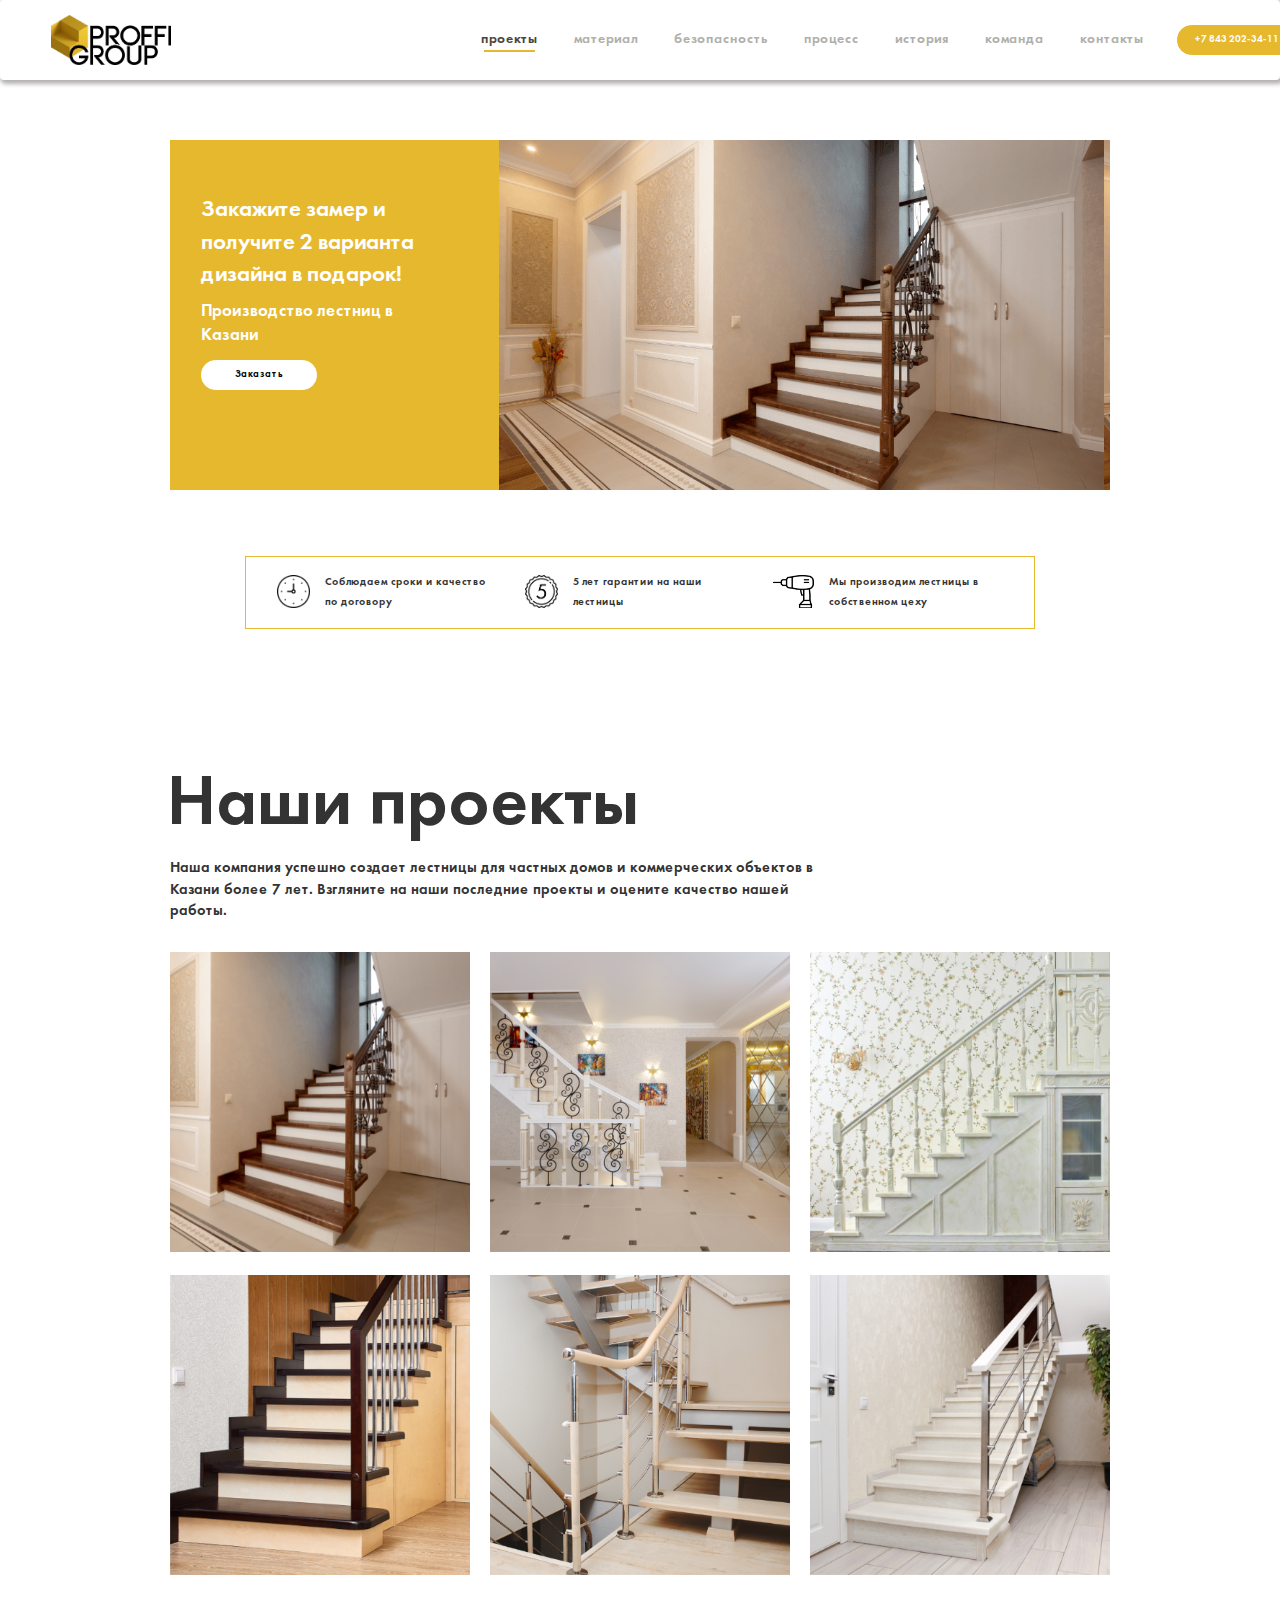
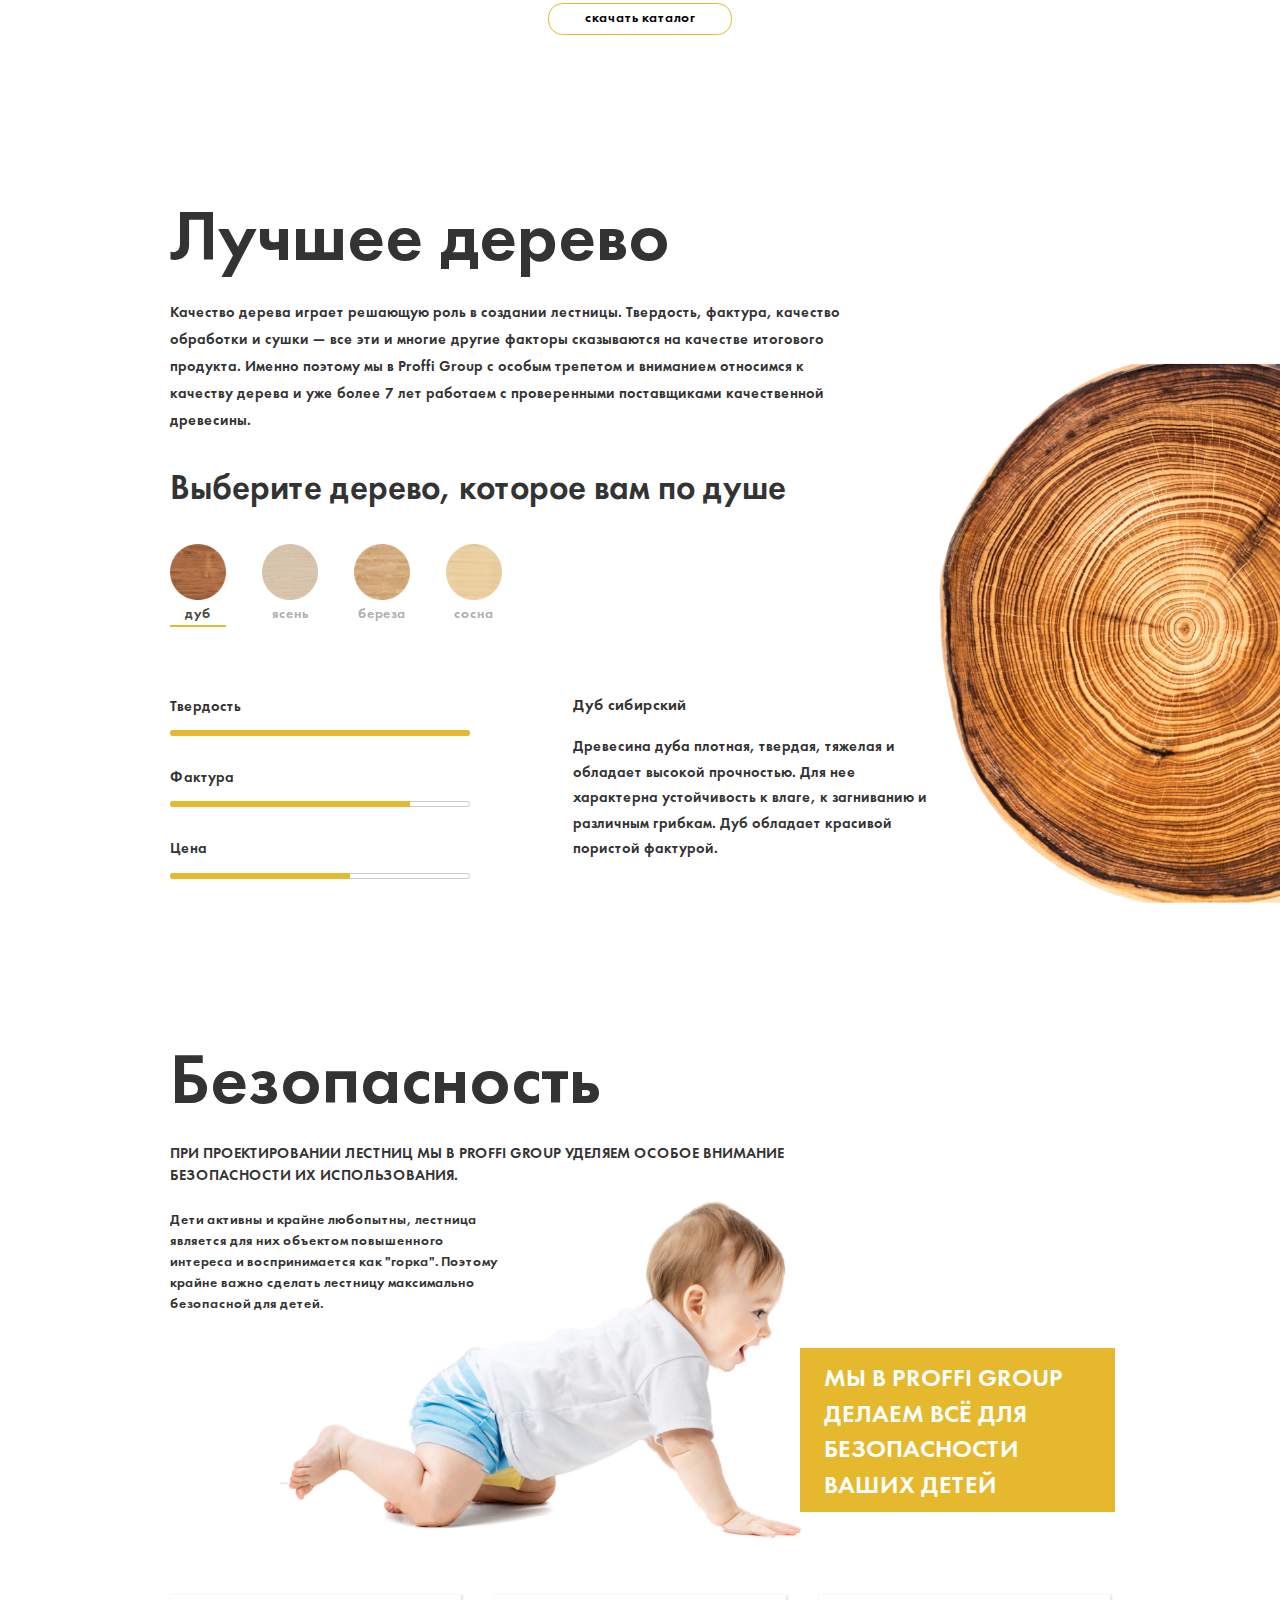
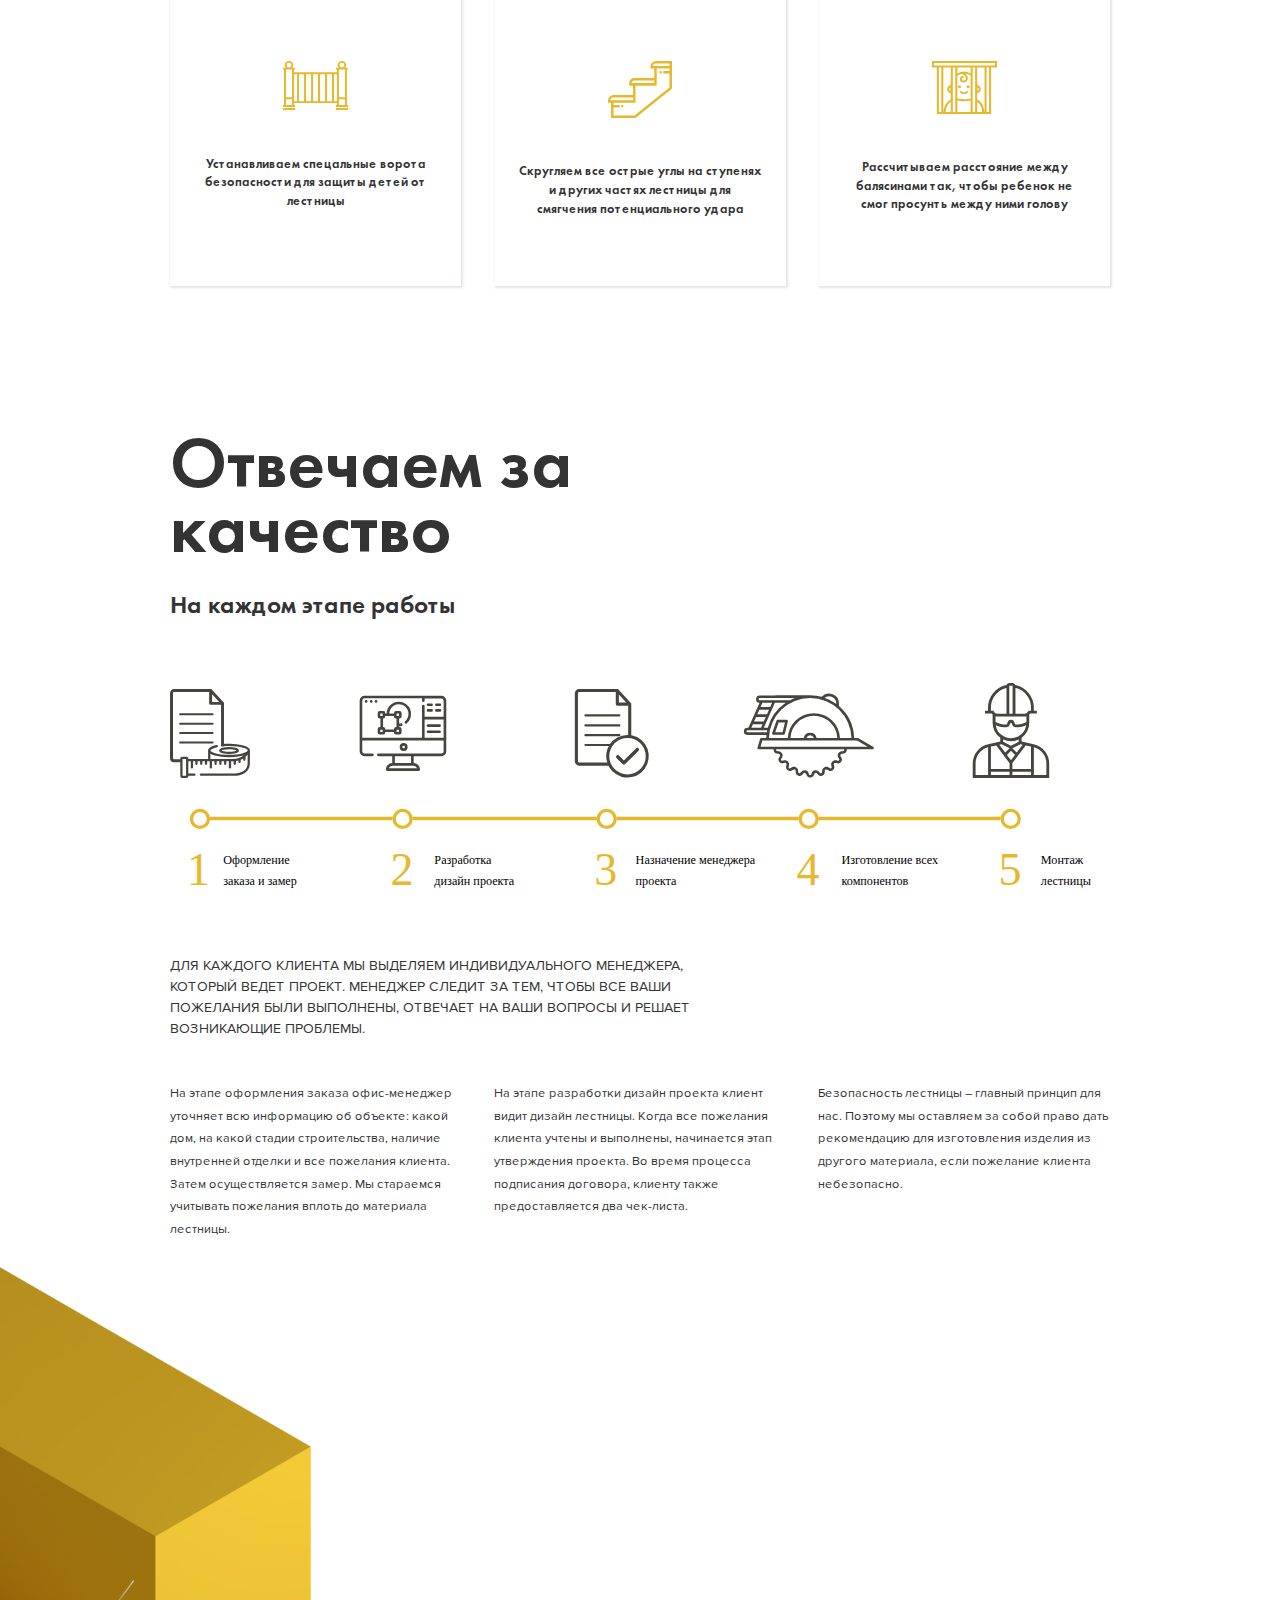
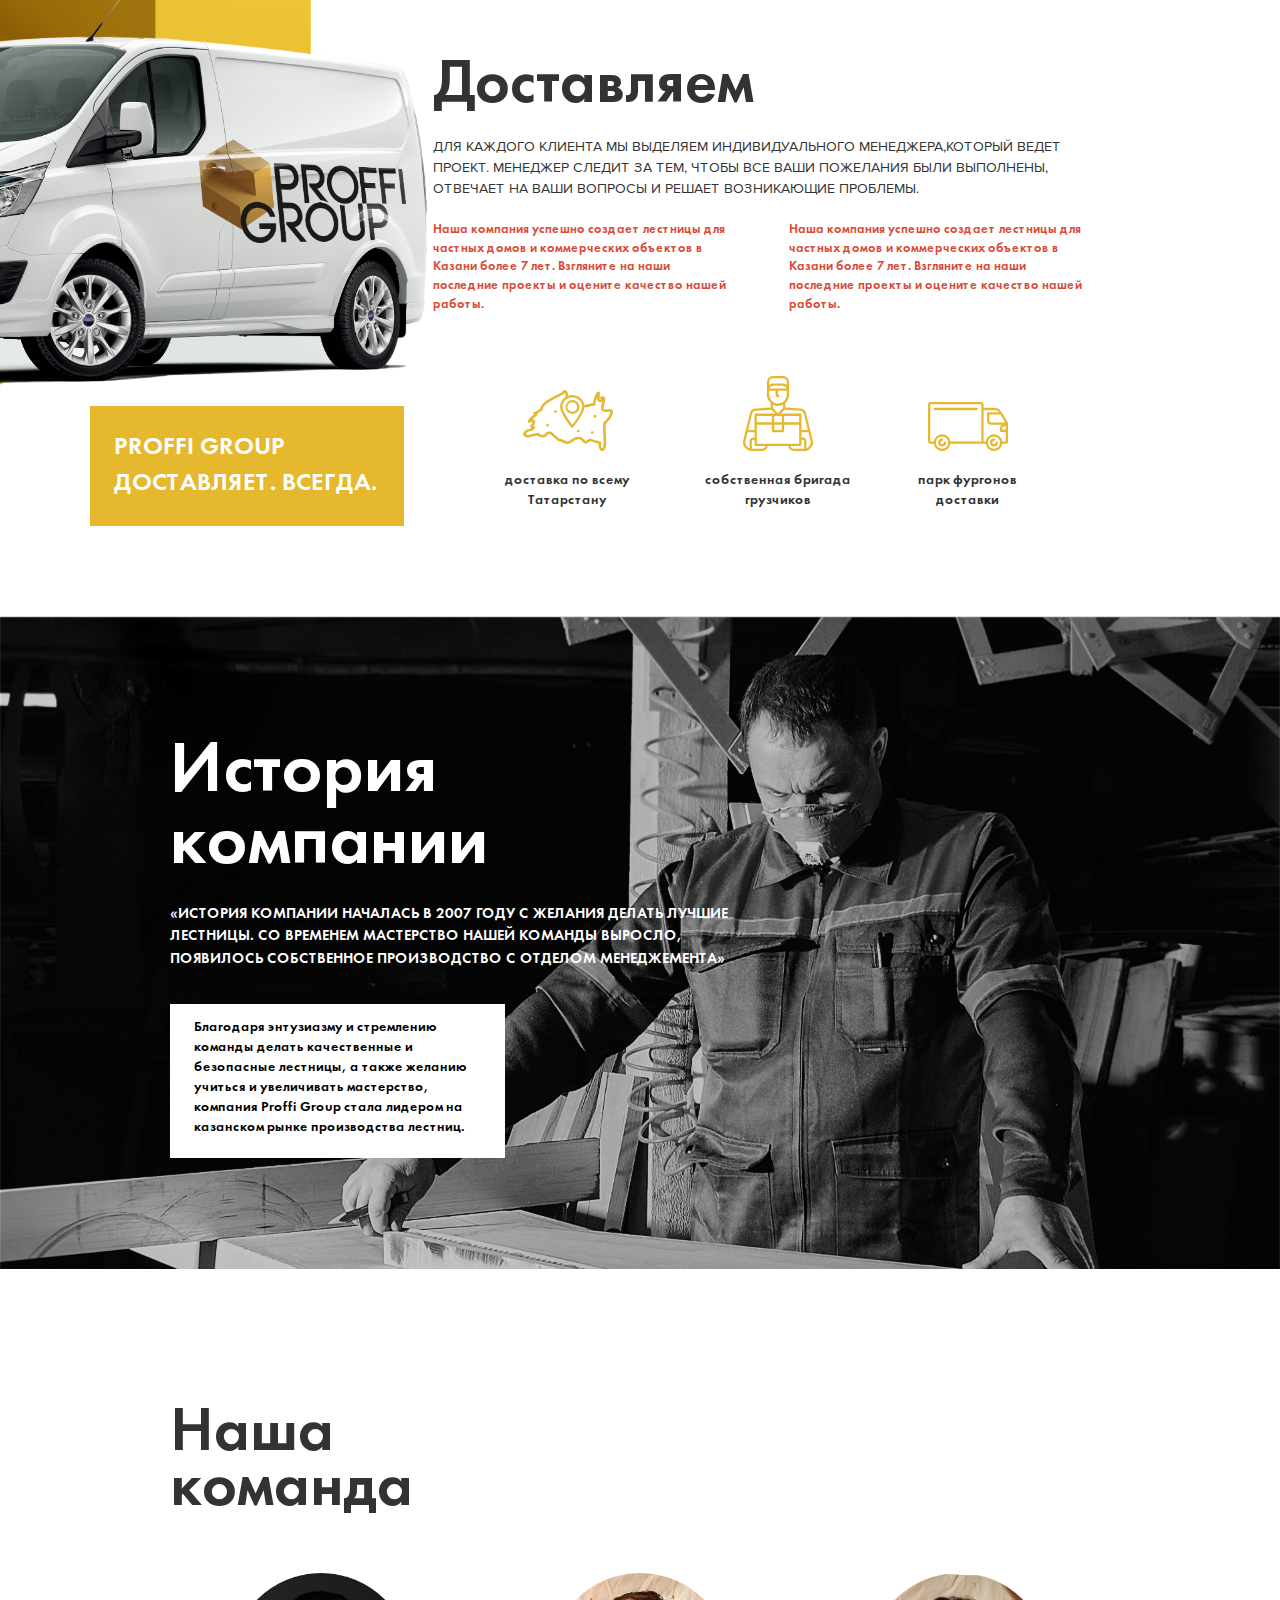
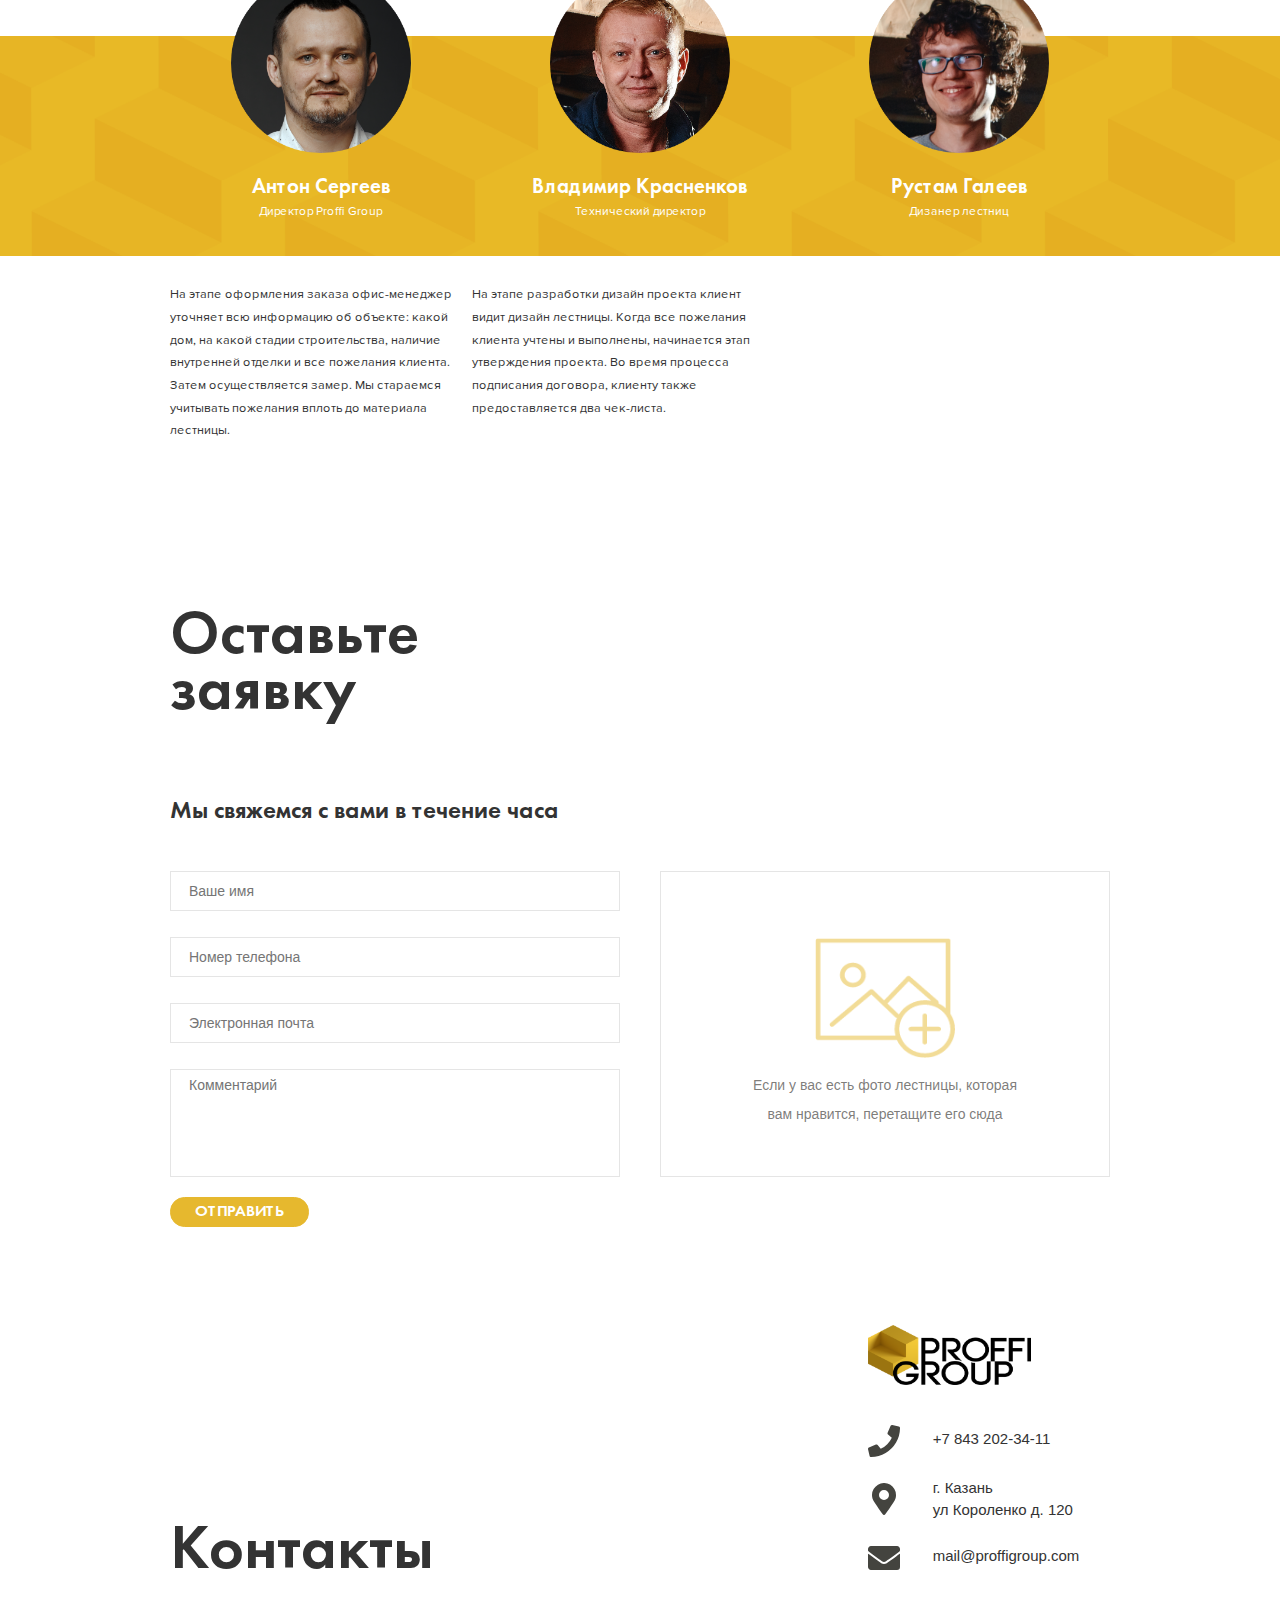
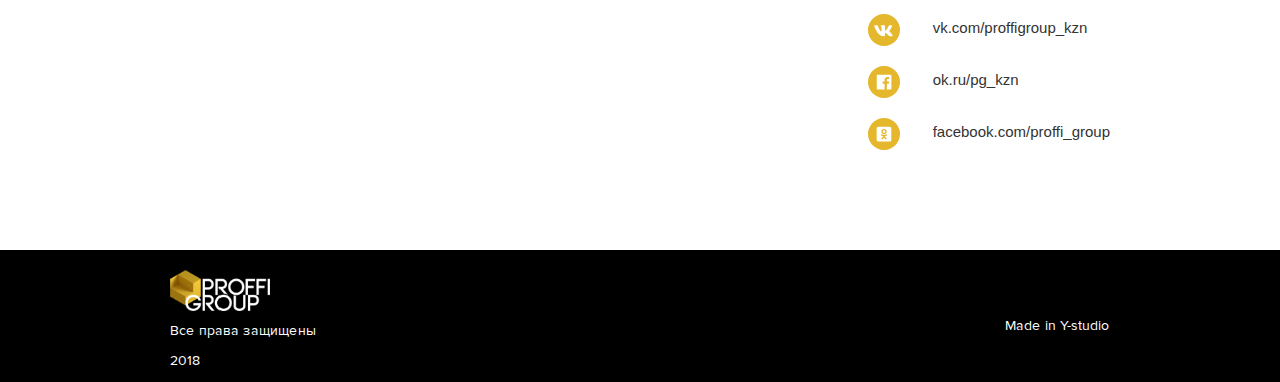
==== index2.html @ 7351ca79 "Сверстан квиз" ====
<!DOCTYPE html>
<html lang="en">
<head>
    <meta charset="utf-8">
    <meta name="viewport" content="width=device-width, initial-scale=1.0">
    <meta name="description" content="">
    <meta name="author" content="">

    <title>Proffi Group</title>

    <!-- Bootstrap Core CSS -->
    <link href="css/bootstrap.min.css" rel="stylesheet" type="text/css">

    <!-- Fonts -->
    <link href="font-awesome/css/font-awesome.min.css" rel="stylesheet" type="text/css">
    <link href="css/animate.css" rel="stylesheet" />
    <!-- Squad theme CSS -->
    <link href="css/style2.css" rel="stylesheet">

</head>
<body>
<nav class="flexible navbar">
    <div class="navbar__item navbar__item_left">
        <img src="img/Logo.png"  class="navbar__image">
    </div>
    <div class="navbar__item">
        <ul class="navbar__list list">
            <li class="list__item list__item_active">
                <a class="list__item-link" href="#projects">проекты</a>
                <div class="list__item-underline"></div>
            </li>
            <li class="list__item">
                <a class="list__item-link" href="#materials">материал</a>
                <div class="list__item-underline"></div>
            </li>
            <li class="list__item">
                <a class="list__item-link" href="#safety">безопасность</a>
                <div class="list__item-underline"></div>
            </li>
            <li class="list__item">
                <a class="list__item-link" href="#workflow">процесс</a>
                <div class="list__item-underline"></div>
            </li>
            <li class="list__item">
                <a class="list__item-link" href="#history">история</a>
                <div class="list__item-underline"></div>
            </li>
            <li class="list__item">
                <a class="list__item-link" href="#team">команда</a>
                <div class="list__item-underline"></div>
            </li>
            <li class="list__item">
                <a class="list__item-link" href="#contacts">контакты</a>
                <div class="list__item-underline"></div>
            </li>
        </ul>
    </div>
    <div class="navbar__item navbar__item_right">
        <a href="tel:+78432023411" class="btn btn_yellow">+7&nbsp;843&nbsp;202-34-11</a>
    </div>
</nav>
<section class="section flexible">
    <div class="section__content">
        <div class="intro">
            <span class="intro__text-block intro__text-block_head">
                Закажите замер и получите 2 варианта дизайна в подарок!
            </span>
            <span class="intro__text-block intro__text-block_sub-head">
                Производство лестниц в Казани
            </span>
            <a class="intro__button btn btn_white">Заказать</a>
            <div class="intro__image-block"></div>
        </div>
        <div class="skills flexible">
            <div class="skills__item">
                <div class="skills__icon icon-time"></div>
                <span class="skills_text">
                    Соблюдаем сроки и качество по договору
                </span>
            </div>
            <div class="skills__item">
                <div class="skills__icon icon-five"></div>
                <span class="skills_text">
                    5 лет гарантии на наши лестницы
                </span>
            </div>
            <div class="skills__item">
                <div class="skills__icon icon-tool"></div>
                <span class="skills_text">
                    Мы производим лестницы в собственном цеху
                </span>
            </div>

        </div>
    </div>
</section>
<section class="section flexible" id="projects">
    <div class="section__content">
        <div class="projects">
            <div class="project__text-block">
                <span class="projects__header">Наши проекты</span>
                <span class="projects__sub-header">Наша компания успешно создает лестницы для частных домов и коммерческих объектов в Казани более 7 лет. Взгляните на наши последние проекты и оцените качество нашей работы.</span>
            </div>
            <div class="projects__preview">
                <div class="projects__row flexible">
                    <div class="projects__preview-item">
                        <img src="img/preview/pic 1.png" class="projects__preview-img">
                        <div class="projects__preview-shade">
                            <span class="projects__preview-text">Персефона</span>
                            <a class="projects__preview-btn btn btn_yellow-brd">подробнее</a>
                        </div>
                    </div>
                    <div class="projects__preview-item">
                        <img src="img/preview/pic 2.png" class="projects__preview-img">
                        <div class="projects__preview-shade">
                            <span class="projects__preview-text">Персефона</span>
                            <a class="projects__preview-btn btn btn_yellow-brd">подробнее</a>
                        </div>
                    </div>
                    <div class="projects__preview-item">
                        <img src="img/preview/pic 3.png" class="projects__preview-img">
                        <div class="projects__preview-shade">
                            <span class="projects__preview-text">Персефона</span>
                            <a class="projects__preview-btn btn btn_yellow-brd">подробнее</a>
                        </div>
                    </div>
                </div>
                <div class="projects__row flexible">
                    <div class="projects__preview-item">
                        <img src="img/preview/pic 4.png" class="projects__preview-img">
                        <div class="projects__preview-shade">
                            <span class="projects__preview-text">Персефона</span>
                            <a class="projects__preview-btn btn btn_yellow-brd">подробнее</a>
                        </div>
                    </div>
                    <div class="projects__preview-item">
                        <img src="img/preview/pic 5.png" class="projects__preview-img">
                        <div class="projects__preview-shade">
                            <span class="projects__preview-text">Персефона</span>
                            <a class="projects__preview-btn btn btn_yellow-brd">подробнее</a>
                        </div>
                    </div>
                    <div class="projects__preview-item">
                        <img src="img/preview/pic 6.png" class="projects__preview-img">
                        <div class="projects__preview-shade">
                            <span class="projects__preview-text">Персефона</span>
                            <a class="projects__preview-btn btn btn_yellow-brd">подробнее</a>
                        </div>
                    </div>
                </div>
            </div>
            <div class="projects__btn-group">
                <a class="projects__catalog-btn btn btn_yellow-brd">скачать каталог</a>
            </div>
        </div>
    </div>
</section>
<section class="section section_relative flexible" id="materials">
    <div class="section__content">
        <div class="materials flexible">
            <span class="materials__header">Лучшее дерево</span>
            <span class="materials__sub-header">
                Качество дерева играет решающую роль в создании лестницы. Твердость, фактура, качество обработки и сушки — все эти и многие другие факторы сказываются на качестве итогового продукта.
                Именно поэтому мы в Proffi Group с особым трепетом и вниманием относимся к качеству дерева и уже более 7 лет работаем с проверенными поставщиками качественной древесины.
            </span>
            <span class="materials_offer">Выберите дерево, которое вам по душе</span>
            <div class="materials__selector">
                <ul class="materials__selector-list list">
                    <li class="list__item list__item_active">
                        <img src="img/materials/icon_1.png" class="list__item-img">
                        <a class="list__item-link">дуб</a>
                        <div class="list__item-underline list__item-underline_long"></div>
                    </li>
                    <li class="list__item">
                        <img src="img/materials/icon_2.png" class="list__item-img">
                        <a class="list__item-link">ясень</a>
                        <div class="list__item-underline list__item-underline_long"></div>
                    </li>
                    <li class="list__item">
                        <img src="img/materials/icon_3.png" class="list__item-img">
                        <a class="list__item-link">береза</a>
                        <div class="list__item-underline list__item-underline_long"></div>
                    </li>
                    <li class="list__item">
                        <img src="img/materials/icon_4.png" class="list__item-img">
                        <a class="list__item-link">сосна</a>
                        <div class="list__item-underline list__item-underline_long"></div>
                    </li>
                </ul>
            </div>
            <div class="materials__about">
                <div class="materials__property">
                    <div class="materials__property-item">
                        <span class="materials__property-name">Твердость</span>
                        <div class="materials__property-scale scale"><span class="scale__value scale__value_5"></span></div>
                    </div>
                    <div class="materials__property-item">
                        <span class="materials__property-name">Фактура</span>
                        <div class="materials__property-scale scale"><span class="scale__value scale__value_4"></span></div>
                    </div>
                    <div class="materials__property-item">
                        <span class="materials__property-name">Цена</span>
                        <div class="materials__property-scale scale"><span class="scale__value scale__value_3"></span></div>
                    </div>
                </div>
                <div class="materials__description">
                    <span class="materials__description-head">Дуб сибирский</span>
                    <span class="materials__description-content">
                    Древесина дуба плотная, твердая, тяжелая и обладает высокой прочностью.
                    Для нее характерна устойчивость к влаге, к загниванию и различным грибкам.
                    Дуб обладает красивой пористой фактурой.
                </span>
                </div>
            </div>
        </div>
    </div>
    <div class="wood"></div>
</section>
<section class="section flexible" id="safety">
    <div class="section__content">
        <div class="safety">
            <span class="safety__header">Безопасность</span>
            <span class="safety__sub-header">
                ПРИ ПРОЕКТИРОВАНИИ ЛЕСТНИЦ МЫ В PROFFI GROUP УДЕЛЯЕМ
                ОСОБОЕ ВНИМАНИЕ БЕЗОПАСНОСТИ ИХ ИСПОЛЬЗОВАНИЯ.
            </span>
            <span class="safety__description">
                Дети активны и крайне любопытны, лестница является для них объектом повышенного интереса и воспринимается как "горка".
                Поэтому крайне важно сделать лестницу максимально безопасной для детей.
            </span>
            <div class="safety__info-block">
                <span class="safety__info-text">
                    МЫ В <b>PROFFI GROUP</b> ДЕЛАЕМ
                    <b>ВСЁ</b> ДЛЯ <b>БЕЗОПАСНОСТИ</b> ВАШИХ ДЕТЕЙ
                </span>
            </div>
            <div class="safety__properties flexible">
                <div class="safety__properties-item">
                    <img src="img/safety/icon1.svg" class="safety__properties-img">
                    <span class="safety__properties-text">
                        Устанавливаем спецальные ворота безопасности для защиты детей от лестницы
                    </span>
                </div>
                <div class="safety__properties-item">
                    <img src="img/safety/icon2.svg" class="safety__properties-img">
                    <span class="safety__properties-text">
                        Скругляем все острые углы на ступенях
                        и других частях лестницы для смягчения потенциального удара
                    </span>
                </div>
                <div class="safety__properties-item">
                    <img src="img/safety/icon3.svg" class="safety__properties-img">
                    <span class="safety__properties-text">
                        Рассчитываем расстояние между балясинами так,
                        чтобы ребенок не смог просунть между ними голову
                    </span>
                </div>
            </div>
        </div>
    </div>
</section>
<section class="section section_not-margin-btm flexible" id="workflow">
    <div class="section__content">
        <div class="workflow">
            <span class="workflow__header">Отвечаем за качество</span>
            <span class="workflow__sub-header">На каждом этапе работы</span>
            <div class="workflow__quality">
            </div>
            <span class="workflow__description">
                ДЛЯ КАЖДОГО КЛИЕНТА МЫ ВЫДЕЛЯЕМ ИНДИВИДУАЛЬНОГО МЕНЕДЖЕРА, КОТОРЫЙ ВЕДЕТ ПРОЕКТ.
                МЕНЕДЖЕР СЛЕДИТ ЗА ТЕМ, ЧТОБЫ ВСЕ ВАШИ ПОЖЕЛАНИЯ БЫЛИ ВЫПОЛНЕНЫ,
                ОТВЕЧАЕТ НА ВАШИ ВОПРОСЫ И РЕШАЕТ ВОЗНИКАЮЩИЕ ПРОБЛЕМЫ.
            </span>
            <div class="workflow__orders flexible">
                <span class="workflow__order">
                    На этапе оформления заказа офис-менеджер уточняет всю информацию об объекте: какой дом, на какой стадии строительства, наличие внутренней отделки и все пожелания клиента. Затем осуществляется замер. Мы стараемся учитывать пожелания вплоть до материала лестницы.
                </span>
                <span class="workflow__order">
                    На этапе разработки дизайн проекта клиент видит дизайн лестницы. Когда все пожелания клиента учтены и выполнены, начинается этап утверждения проекта. Во время процесса подписания договора, клиенту также предоставляется два чек-листа.
                </span>
                <span class="workflow__order">
                    Безопасность лестницы – главный принцип для нас. Поэтому мы оставляем за собой право дать рекомендацию для изготовления изделия из другого материала, если пожелание клиента небезопасно.
                </span>
            </div>
        </div>
    </div>
</section>
<section class="section section_relative flexible">
    <div class="section__content_long">
        <div class="section__content">
            <div class="logistic">
            <span class="logistic__header">
                Доставляем
            </span>
                <span class="logistic__sub-header">
                ДЛЯ КАЖДОГО КЛИЕНТА МЫ ВЫДЕЛЯЕМ ИНДИВИДУАЛЬНОГО МЕНЕДЖЕРА,КОТОРЫЙ ВЕДЕТ ПРОЕКТ.
                МЕНЕДЖЕР СЛЕДИТ ЗА ТЕМ, ЧТОБЫ ВСЕ ВАШИ ПОЖЕЛАНИЯ БЫЛИ ВЫПОЛНЕНЫ,
                ОТВЕЧАЕТ НА ВАШИ ВОПРОСЫ И РЕШАЕТ ВОЗНИКАЮЩИЕ ПРОБЛЕМЫ.
            </span>
                <div class="logistic__description-block flexible">
                <span class="logistic__description-item">
                    Наша компания успешно создает лестницы для частных домов и коммерческих объектов в Казани более 7 лет. Взгляните на наши последние проекты и оцените качество нашей работы.
                </span>
                    <span class="logistic__description-item">
                    Наша компания успешно создает лестницы для частных домов и коммерческих объектов в Казани более 7 лет. Взгляните на наши последние проекты и оцените качество нашей работы.
                </span>
                </div>
            </div>
        </div>
        <div class="logistic-footer flexible">
            <div class="logistic-footer__slogan-block">
                    <span class="logistic-footer__slogan-text">
                        <b>PROFFI GROUP</b><br/>ДОСТАВЛЯЕТ. ВСЕГДА.
                    </span>
            </div>
            <div class="logistic-footer__symbols flexible">
                <div class="logistic-footer__symbols-item">
                    <img src="img/logistic/icon1.svg" class="logistic-footer__symbols-img icon1">
                    <span class="logistic-footer__symbols-text">доставка по всему Татарстану</span>
                </div>
                <div class="logistic-footer__symbols-item">
                    <img src="img/logistic/icon2.svg"  class="logistic-footer__symbols-img icon2">
                    <span class="logistic-footer__symbols-text">собственная бригада грузчиков</span>
                </div>
                <div class="logistic-footer__symbols-item">
                    <img src="img/logistic/icon3.svg"  class="logistic-footer__symbols-img icon3">
                    <span class="logistic-footer__symbols-text">парк фургонов доставки</span>
                </div>
            </div>
        </div>
    </div>
    <div class="auto_img"></div>
</section>
<section class="section backgrounded flexible" id="history">
    <div class="section__content">
        <div class="history">
            <span class="history__header">История компании</span>
            <span class="history__sub-header">
                «ИСТОРИЯ КОМПАНИИ НАЧАЛАСЬ В 2007 ГОДУ С ЖЕЛАНИЯ ДЕЛАТЬ ЛУЧШИЕ ЛЕСТНИЦЫ.
                СО ВРЕМЕНЕМ МАСТЕРСТВО НАШЕЙ КОМАНДЫ ВЫРОСЛО, ПОЯВИЛОСЬ СОБСТВЕННОЕ ПРОИЗВОДСТВО С ОТДЕЛОМ МЕНЕДЖЕМЕНТА»
            </span>
            <div class="history__info-block">
                <span class="history__info-text">
                    Благодаря энтузиазму и стремлению команды
                    делать качественные и безопасные лестницы,
                    а также желанию учиться и увеличивать мастерство,
                    компания Proffi Group стала лидером
                    на казанском рынке производства лестниц.
                </span>
            </div>
        </div>
    </div>
</section>
<section class="section flexible backgrounded-team" id="team">
    <div class="section__content">
        <div class="team">
            <span class="team__header">
                Наша команда
            </span>
            <div class="team__persons flexible">
                <div class="team__persons-item">
                    <img src="img/team/Photo1.png" alt="" class="team__person-img">
                    <span class="team__person-name">Антон Сергеев</span>
                    <span class="team__person-speciality">Директор Proffi Group</span>
                </div>
                <div class="team__persons-item">
                    <img src="img/team/Photo2.png" alt="" class="team__person-img">
                    <span class="team__person-name">Владимир Красненков</span>
                    <span class="team__person-speciality">Технический директор</span>
                </div>
                <div class="team__persons-item">
                    <img src="img/team/Photo3.png" alt="" class="team__person-img">
                    <span class="team__person-name">Рустам Галеев</span>
                    <span class="team__person-speciality">Дизанер лестниц</span>
                </div>
            </div>
            <div class="team__description flexible">
                <span class="team__description-item">
                    На этапе оформления заказа офис-менеджер уточняет всю информацию об объекте: какой дом, на какой стадии строительства, наличие внутренней отделки и все пожелания клиента. Затем осуществляется замер. Мы стараемся учитывать пожелания вплоть до материала лестницы.
                </span>
                <span class="team__description-item">
                    На этапе разработки дизайн проекта клиент видит дизайн лестницы. Когда все пожелания клиента учтены и выполнены, начинается этап утверждения проекта. Во время процесса подписания договора, клиенту также предоставляется два чек-листа.
                </span>
            </div>
        </div>
    </div>
</section>
<section class="section flexible">
    <div class="section__content">
        <div class="feedback">
            <span class="feedback__header">Оставьте заявку</span>
            <span class="feedback__sub-header">Мы свяжемся с вами в течение часа</span>
            <div class="feedback__content flexible">
                <div class="feedback__content-item">
                    <form  class="form flexible" method="post">
                        <input name="name" class="form__input"  placeholder="Ваше имя"/>
                        <input name="number" class="form__input"  placeholder="Номер телефона"/>
                        <input name="email" class="form__input"  placeholder="Электронная почта"/>
                        <textarea name="comment" id=""  rows="10" class="form__input form__input_textarea" placeholder="Комментарий"></textarea>
                    </form>
                </div>
                <div class="feedback__content-item feedback__content-item_stretch">
                    <div class="feedback_drag-drop-img flexible">
                        <img src="img/feedback/icon1.png" alt="" class="feedback__img">
                        <span class="feedback__text">Если у вас есть фото лестницы, которая вам нравится, перетащите его сюда</span>
                    </div>
                </div>
            </div>
            <a class="btn btn_yellow feedback__button">ОТПРАВИТЬ</a>
        </div>
    </div>
</section>
<section class="section flexible" id="contacts">
    <div class="section__content">
        <div class="contacts flexible">
            <div class="contacts__item">
                <span class="contacts__header">Контакты</span>
                <div class="contacts__map">
                    <script type="text/javascript" charset="utf-8" async src="https://api-maps.yandex.ru/services/constructor/1.0/js/?um=constructor%3A5f0baa58b12c354c95bb41e626211f37f522f35291ef8f6d612cd749955571a7&amp;width=605&amp;height=380&amp;lang=ru_RU&amp;scroll=true"></script>
                </div>
            </div>
            <div class="contacts__item">
                <img src="img/contacts/logo.png" class="contacts__icon">
                <ul class="contacts__list iconed-list">
                    <li class="iconed-list__item">
                        <img src="img/contacts/phone.svg" class="iconed-list__item-img">
                        <span class="iconed-list__item-text">+7 843 202-34-11</span>
                    </li>
                    <li class="iconed-list__item">
                        <img src="img/contacts/map.svg" class="iconed-list__item-img" style="vertical-align: baseline;">
                        <span class="iconed-list__item-text">г. Казань<br/>
                        ул Короленко д. 120</span>
                    </li>
                    <li class="iconed-list__item">
                        <img src="img/contacts/mail.svg" class="iconed-list__item-img">
                        <span class="iconed-list__item-text">mail@proffigroup.com</span>
                    </li>
                </ul>

                <ul class="contacts__list iconed-list">
                    <li class="iconed-list__item">
                        <img src="img/contacts/vk.svg" class="iconed-list__item-img">
                        <span class="iconed-list__item-text">vk.com/proffigroup_kzn</span>
                    </li>
                    <li class="iconed-list__item">
                        <img src="img/contacts/fb.svg" class="iconed-list__item-img">
                        <span class="iconed-list__item-text">ok.ru/pg_kzn</span>
                    </li>
                    <li class="iconed-list__item">
                        <img src="img/contacts/ok.svg" class="iconed-list__item-img">
                        <span class="iconed-list__item-text">facebook.com/proffi_group</span>
                    </li>
                </ul>
            </div>
        </div>
    </div>
</section>
<footer class="footer section flexible">
    <div class="section__content flexible">
        <div>
            <img src="img/contacts/footer.png" alt="" class="footer__icon">
            <span class="footer__text">Все права защищены</span>
            <span class="footer__text">2018</span>
        </div>
        <div>
            <span class="footer__text">Made in Y-studio</span>
        </div>
    </div>
</footer>

<section class="cases" style="background-image: url('img/opened_cases/pic_1.png')">
    <div class="cases__info-block flexible">
        <span class="cases__back-button"></span>
        <span class="cases__header">Персефона</span>
        <span class="cases__description">
            Лестница «Персефона» это воплощение викторианского стиля.
            Закажите такую лестницу и все будут думатьчто вы наследник царской семьи, сохранивший былую роскошь.
        </span>
        <a class="btn btn_yellow cases__button">ХОЧУ ТАК ЖЕ!</a>
    </div>
    <div class="cases__info-block flexible cases__info-block_long">
        <div class="cases__description-left">
            <span class="cases__desccription-header">ПЕРИЛА</span>
            <span class="cases__desccription-block cases__desccription-block_white">
                Перила изготовлены из дальневосточного дуба, а ограждение — кованое. Ковка придаёт ограждению изящный облик и добавляет воздушности.
            </span>
        </div>
        <div class="cases__description-right">
            <span class="cases__desccription-header cases__desccription-header_white">СТУПЕНИ</span>
            <span class="cases__desccription-block cases__desccription-block_yellow">
                Ступени изготовлены из дальневосточного дуба. Древесина этого дуба обладает высокой прочностью, долговечностью и красивой текстурой
            </span>
        </div>
    </div>
</section>

<section class="quiz">
    <div class="quiz__content flexible">
        <div class="quiz__content-items flexible">
            <div class="quiz__img-block">
                <img src="img/quiz/1-1.png" alt="" class="quiz__img">
            </div>
        </div>
        <div class="quiz__content-items quiz__content-items_stretch flexible">
            <div class="quiz__active-block flexible">
                <span class="quiz__active-item quiz__active-item_cur"></span>
                <span class="quiz__active-item"></span>
                <span class="quiz__active-item"></span>
                <span class="quiz__active-item"></span>
            </div>
            <div class="quiz__question">
                <span class="quiz_number">Вопрос 1 из 4</span>
                <span class="quiz__head">Выберите планировку лестницы:</span>
                <span class="quiz__description">Выбор планировки помогает оптимально расположить лестницу в вашем помемщении</span>
                <div class="quiz__select-block">
                    <span class="quiz__select quiz__select_active">Одномаршевая</span>
                    <span class="quiz__select">Двумаршевая</span>
                    <span class="quiz__select">Двумаршевая угловая</span>
                </div>
                <div class="quiz__button-block flexible">
                    <a class="btn btn_yellow-brd quiz__btn quiz__btn_black">Назад</a>
                    <a class="btn btn_yellow quiz__btn">Далее</a>
                </div>
            </div>
        </div>
    </div>
</section>


<!-- Core JavaScript Files -->
<script src="js/jquery.min.js"></script>
<script src="js/bootstrap.min.js"></script>
<script src="js/main.js"></script>
<!--<script src="js/jquery.easing.min.js"></script>-->
<!--<script src="js/jquery.scrollTo.js"></script>-->
<!--&lt;!&ndash; Custom Theme JavaScript &ndash;&gt;-->
<!--<script src="js/custom.js"></script>-->
<!--<script src="contactform/contactform.js"></script>-->
</body>
</html>
---- css/style2.css ----
/*fonts*/

@font-face {
    font-family: 'Proxima Nova Rg';
    src: url('../fonts/ProximaNova-Regular.eot');
    src: local('Proxima Nova Regular'), local('ProximaNova-Regular'),
    url('../fonts/ProximaNova-Regular.eot?#iefix') format('embedded-opentype'),
    url('../fonts/ProximaNova-Regular.woff') format('woff'),
    url('../fonts/ProximaNova-Regular.ttf') format('truetype');
    font-weight: normal;
    font-style: normal;
}

@font-face {
    font-family: 'Proxima Nova Rg';
    src: url('../fonts/ProximaNova-Bold.eot');
    src: local('Proxima Nova Bold'), local('ProximaNova-Bold'),
    url('../fonts/ProximaNova-Bold.eot?#iefix') format('embedded-opentype'),
    url('../fonts/ProximaNova-Bold.woff') format('woff'),
    url('../fonts/ProximaNova-Bold.ttf') format('truetype');
    font-weight: bold;
    font-style: normal;
}

@font-face {
    font-family: 'FuturaDemiC';
    src: url('../fonts/FuturaDemiC.eot');
    src: local('Futura Demi Cyrillic'), local('FuturaDemiC'),
    url('../fonts/FuturaDemiC.eot?#iefix') format('embedded-opentype'),
    url('../fonts/FuturaDemiC.woff') format('woff'),
    url('../fonts/FuturaDemiC.ttf') format('truetype');
    font-weight: normal;
    font-style: normal;
}

@font-face {
    font-family: 'FuturaMediumC';
    src: url('../fonts/FuturaMediumC.eot');
    src: local('Futura Medium Cyrillic'), local('FuturaMediumC'),
    url('../fonts/FuturaMediumC.eot?#iefix') format('embedded-opentype'),
    url('../fonts/FuturaMediumC.woff') format('woff'),
    url('../fonts/FuturaMediumC.ttf') format('truetype');
    font-weight: 500;
    font-style: normal;
}

/* base */
html {
    font-size: 10px;
}

body {
    font-family: 'FuturaDemiC', sans-serif;
}

/* хром, сафари */
body::-webkit-scrollbar { width: 0; }

/* ie 10+ */
body { -ms-overflow-style: none; }

/* фф (свойство больше не работает, других способов тоже нет)*/
body { overflow: -moz-scrollbars-none; }



.flexible {
    display: flex;
    display: -webkit-box;
    display: -webkit-flex;
    display: -ms-flexbox;
    align-items: center;
    -webkit-box-align: center;
    -webkit-align-items: center;
    -ms-flex-align: center;
    justify-content: space-between;
    -webkit-box-pack: justify;
    -webkit-justify-content: space-between;
}

/*  navbar */

.navbar {
    width: 100%;
    padding: 1.4rem 5rem;
    box-shadow: 2px 2px 4px 2px #b3b0b0;
    border-bottom: 1px solid rgba(255, 255, 255, .3);
    background-color: #fff;
    align-items: baseline;
    -webkit-box-align: baseline;
    -webkit-align-items: baseline;
    -ms-flex-align: baseline;
    margin-bottom: 0;
}

.navbar_fixed-top {
    position: fixed;
    top: 0;
    left: 0;
}

.navbar__item_left {
    margin-right: 3.3rem;
}

.navbar__item_right {
    margin-left: 3.3rem;
}

.navbar__image {
    width: 12rem;
}

.navbar__list {
    width: 94rem;
}

/* list */

.list {
    display: flex;
    display: -webkit-box;
    display: -webkit-flex;
    display: -ms-flexbox;
    align-items: center;
    -webkit-box-align: center;
    -webkit-align-items: center;
    -ms-flex-align: center;
    -webkit-box-pack:end;
    -ms-flex-pack:end;
    justify-content:flex-end;
    font-size: 1.4rem;
    list-style-type: none;

}

.list__item {
    color: #b0afab;
    margin: 0 1.8rem;

}

.list__item:last-child {
    margin-right: 0;
}

.list__item:first-child {
    margin-left: 0;
}

.list__item-img {
    width: 5.6rem;
    height: 5.6rem;
    margin-bottom: 0.5rem;
}

.list__item-link {
    color: inherit;
    display: block;
    text-align: center;
}

.list__item-link:hover {
    text-decoration: none;
    color: #49453c;
}

.list__item:hover {
    color: #49453c;
}

.list__item_active {
    color: #49453c;
}

.list__item-underline {
    opacity: 0;
    margin: 0 auto;
    height: 2px;
    background-color: #e6b82e;
    width: 90%;

}

.list__item-underline_long {
    width: 100%
}

.list__item:hover .list__item-underline,
.list__item_active .list__item-underline {
    opacity: 1;
}

/* button */

.btn {
    font-size: 1rem;
    border: 1px solid #000000;
    border-radius: 1.45rem;
    padding: 0.72rem 1.7rem;
    line-height: 1.4;
}

.btn_yellow {
    border-color: #e6b82e;
    background-color: #e6b82e;
    color: #fff;
}

.btn_yellow-brd {
    border-color: #e6b82e;
    color: #fff;
}

.btn_yellow:hover,
.btn_yellow-brd:hover {
    color: #fff;
}

.btn_white {
    border-color: #fff;
    background-color: #fff;
    color: #000;
}

.btn_white:hover {
    color: #000;
}

/* section */

.section {
    width: 100%;
    padding: 3rem 0;
    background-color: #fff;
    flex-direction: column;
}

.section_not-margin-btm {
    padding-bottom: 0;
}
.section:first-of-type {
    padding-top: 6rem;
}

.section_relative {
    position: relative;
}

.section__content {
    width: 94rem;
}

.section__content_long {
    width:110rem;
}

.section__content_collapse {
    width: 100%;
}

/*intro*/

.intro {
    height: 35rem;
    background-color: #e6b82e;
    position: relative;
}

.intro__text-block {
    display: block;
    position: absolute;
    width: 24.8rem;
    color: #fff;
    left: 3.1rem;
}

.intro__text-block_head {
    font-size: 2.3rem;
    font-weight: 600;
    left: 3.1rem;
    top: 5.4rem;
}

.intro__text-block_sub-head {
    font-size: 1.73rem;
    top: 16rem;
}

.intro__image-block {
    height: 100%;
    float: right;
    width: 65%;
    background-image: url("../img/intro/0011.png");
    background-size: contain;
}

.intro__button {
    left: 3.1rem;
    top: 22rem;
    position: absolute;
    padding: 0.72rem 3.3rem;
}

/* skills*/
.skills {
    width: 84%;
    border: 1px solid #e6b82e;
    margin: 6.6rem auto;
    padding: 1.6rem 3.1rem;
    background-color: #fff;
}

.skills__item {
    width: 23rem;
}

.skills_text {
    display: inline-block;
    width: 16.4rem;
    font-size: 1.1rem;
    line-height: 1.8;
}

.skills__icon {
    display: inline-block;
    width: 3.3rem;
    height: 3.3rem;
    margin-right: 1.2rem;
    vertical-align: text-bottom;

}

/* icons*/

.icon-time {
    background-image: url("../img/intro/Icon 1.png");
    background-size: cover;
}

.icon-tool {
    background-image: url("../img/intro/Icon 3.png");
    background-size: cover;
    width: 4.1rem;
}

.icon-five {
    background-image: url("../img/intro/Icon 2.png");
    background-size: cover;
}

/* projects */

.projects__header {
    display: inline-block;
    font-size: 7.2rem;
    font-weight: 400;
    margin-left: -3px;
}

.projects__sub-header {
    display: inline-block;
    font-size: 1.5rem;
    width: 66rem;
}

.projects__preview {
    margin-top: 3rem;
}

.projects__row {
    margin-top: 2.3rem;
}

.projects__row:first-child {
    margin-top: 0;
}

.projects__preview-item {
    width: 30rem;
    height: 30rem;
    position: relative;
}

.projects__preview-img {
    width: 100%;
}

.projects__preview-shade {
    height: 100%;
    width: 100%;
    z-index: 100;
    position: absolute;
    top: 0;
    left: 0;
    background-color: rgba(0, 0, 0, 0.6);
    text-align: center;

    opacity: 0;
    transition: opacity 0.5s ease-in-out;
}

.projects__preview-item:hover > .projects__preview-shade {
    opacity: 1;
}

.projects__preview-btn {
    margin-top: 1.5rem;
    font-size: 1.4rem;
    padding: 0.5rem 2.9rem;
}

.projects__preview-text {
    margin: 12rem auto 0;
    font-weight: 600;
    color: #fff;
    font-size: 2.6rem;
    display: block;
    text-align: center;
}

.projects__preview-text::before {
    content: '<<';
    font-size: 1.5rem;
}

.projects__preview-text::after {
    content: '>>';
    font-size: 1.5rem;
}

.projects__btn-group {
    text-align: center;
    margin-top: 2.8rem;
}

.projects__catalog-btn {
    font-size: 1.4rem;
    padding: 0.5rem 3.6rem;
    color: #000;
}

.projects__catalog-btn:hover {
    color: #000;
}

/* cases */
.cases {
    position: fixed;
    top: -100%;
    left: 0;
    height: 100%;
    width: 100%;
    background-color: #fff;
    background-position-x: 100%;
    background-size: 60% 100%;
    background-repeat: no-repeat;
    padding: 3rem 5rem;
    opacity:0;
    /*display: none;*/
    transition: top, opacity 1s ease-in-out;
}

.cases_open {
    overflow:hidden;
}

.cases_opened {
    /*display: block;*/
    top:0;
    opacity:1;
    z-index: 100;
    transition: top, opacity 1s ease-in-out;
}

.cases__header {
    font-family: 'FuturaDemiC', sans-serif;
    font-size: 7.2rem;
    font-weight: 400;
    align-self: flex-end;
    background-color: #fff;
    margin-top: 17rem;
    display: block;
    padding-right: 1rem;
}
.cases__description {
    color: #d94b38;
    font-family: "Proxima Nova", sans-serif;
    font-size: 1.2rem;
    font-weight: 400;
    line-height: 26px;
    display: block;
    width: 30rem;
    margin-left: 13rem;
}

.cases__info-block {
    flex-direction: column;
    -webkit-box-pack: start;
    -ms-flex-pack: start;
    justify-content: space-between;
    width: 45%;
    height:100%;
    display: inline-flex;
}
.cases__info-block_long {
    width:54%;
}

.cases__back-button {
    background-image: url('../img/opened_cases/buttonBack.png');
    width: 13rem;
    height: 4rem;
    background-repeat: no-repeat;
    align-self: flex-start;
    cursor: pointer;
    display: block;
}

.cases__button {
    margin:  12rem 0 3rem 20rem;
    align-self: flex-start;
    padding: 0.6rem 4rem;
}

.cases__desccription-block {
    font-family: 'Proxima Nova Rg', sans-serif;
    width: 27rem;
    height: 11.4rem;
    padding: 1.4rem 2.4rem;
    font-size: 1.2rem;
    display: block;
}

.cases__desccription-block_white {
    background-color: #fff;
    color:#000;
}

.cases__desccription-block_yellow {
    background-color: #e6b82e;
    color:#fff;
}

.cases__description-left {
    align-self: baseline;
}

.cases__description-right {
    align-self: flex-end;
}

.cases__desccription-header {
    font-family: 'FuturaMediumC', sans-serif;
    font-size: 2.5rem;
    margin-bottom: 1rem;
    display: block;
    font-style:italic;
}

.cases__desccription-header_white {
    color:#fff;
}

/* materials */
.materials {
    -webkit-box-align: start;
    -ms-flex-align: start;
    align-items: flex-start;
    margin-top: 2.3rem;
    flex-direction: column;
}

.materials__header {
    font-size: 7.2rem;
    margin-top: 8.8rem;
    line-height: 1;
}

.materials__sub-header {
    display: block;
    font-size: 1.5rem;
    width: 70rem;
    margin-top: 2.2rem;
    line-height: 1.8;
}

.materials_offer {
    font-size: 3.45rem;
    margin-top: 3.8rem;
    font-weight: 600;
    line-height: 1;
}

.materials__selector {
    margin-top: 3.6rem;
}

.materials__selector-list {
    padding: 0;
    -webkit-box-pack: start;
    -ms-flex-pack: start;
    justify-content: flex-start;
}

.materials__property {
    margin-top: 2.8rem;
    display:inline-block;
}

.materials__property-item {
    margin-top: 3.2rem;
}

.materials__property-name {
    font-size: 1.5rem;
    font-weight: 400;
}

.materials__property-scale {
    margin-top: 1.2rem;
}

.materials__description {
    display:inline-block;
    margin-bottom: 3.5rem;
    margin-left: 10rem;
}

.materials__description-head {
    font-size: 1.6rem;
    font-weight: 600;
    display: block;
}

.materials__description-content {
    font-size: 1.5rem;
    line-height: 1.7;
    width: 37rem;
    margin-top: 1.8rem;
    display: block;
}


/* scale */

.scale {
    position: relative;
    height: 6px;
    width: 30rem;
    border: 1px solid #ccc;
    border-radius: 3px;
}

.scale__value {
    top: -1px;
    left: -1px;
    height: 6px;
    position: absolute;
    background-color: #e6b82e;
    border-color: #e6b82e;
    width: 0;
    transition: width 1s ease-in-out;
}

.scale__value_1 {
    width: 6rem;
    border-radius: 3px 0 0 3px;
}

.scale__value_2 {
    width: 12rem;
    border-radius: 3px 0 0 3px;
}

.scale__value_3 {
    width: 18rem;
    border-radius: 3px 0 0 3px;
}

.scale__value_4 {
    width: 24rem;
    border-radius: 3px 0 0 3px;
}

.scale__value_5 {
    width: 30rem;
    border-radius: 3px;
}

/* safety */
.safety {
    display: -webkit-box;
    display: -ms-flexbox;
    display: flex;
    -webkit-box-align: start;
    -ms-flex-align: start;
    align-items: flex-start;
    -webkit-box-pack:start;
    -ms-flex-pack:start;
    justify-content:flex-start;
    margin-top: 4.3rem;
    flex-direction: column;
    background-image: url("../img/safety/child.png");
    background-size: 62.4rem  44.4rem;
    background-repeat: no-repeat;
    min-height: 55rem;
    background-position: 11rem 14rem;
    position:relative;
}

.safety__header {
    font-size: 7.2rem;
    margin-top: 4.8rem;
    line-height: 1;
}

.safety__sub-header {
    display: block;
    font-size: 1.5rem;
    width: 64rem;
    margin-top: 2.2rem;
    line-height: 1.5;
    text-transform: uppercase;
}

.safety__description {
    display: block;
    font-size: 1.4rem;
    width: 33rem;
    margin-top: 2.2rem;
    line-height: 1.5;
}

.safety__info-block {
    top: 34.7rem;
    left: 63rem;
    position: absolute;
    width: 31.5rem;
    height: 16.4rem;
    background-color: #e6b82e;
    padding: 1.4rem 2.4rem;
}

.safety__info-text {
    font-size: 2.5rem;
    text-transform: uppercase;
    color:#fff;
}

.safety__properties {
    margin-top: 28rem;
    width: 100%;
}

.safety__properties-item {
    width: 29.1rem;
    height: 29.1rem;
    box-shadow: 1px 1px 2px 1px #e8e4e4;
    padding: 2.7rem 2.36rem;
    text-align: center;
}

.safety__properties-img {
    width: 6.47rem;
    margin-top: 3.9rem;
}

.safety__properties-text {
    margin-top: 4.56rem;
    font-size: 1.3rem;
    display:block;
}

/* history */

.history {
    display: -webkit-box;
    display: -ms-flexbox;
    display: flex;
    -webkit-box-align: start;
    -ms-flex-align: start;
    align-items: flex-start;
    -webkit-box-pack:start;
    -ms-flex-pack:start;
    justify-content:flex-start;
    margin-top: 4.3rem;
    flex-direction: column;
    min-height: 55rem;
    position:relative;
}

.history__header {
    font-size: 7.2rem;
    width:32.8rem;
    margin-top: 4.8rem;
    line-height: 1;
    color:#fff;
}

.history__sub-header {
    display: block;
    font-size: 1.5rem;
    width: 59rem;
    margin-top: 2.2rem;
    line-height: 1.5;
    text-transform: uppercase;
    color:#fff;
}

.history__info-block {
    margin-top: 3.4rem;
    width: 33.5rem;
    height: 15.4rem;
    background-color: #fff;
    padding: 1.4rem 2.4rem;
}

.history__info-text {
    font-size: 1.4rem;
    color:#000;
}

/* workflow */
.workflow {
    display: -webkit-box;
    display: -ms-flexbox;
    display: flex;
    -webkit-box-align: start;
    -ms-flex-align: start;
    align-items: flex-start;
    -webkit-box-pack:start;
    -ms-flex-pack:start;
    justify-content:flex-start;
    margin-top: 4.3rem;
    flex-direction: column;
}


.workflow__header {
    font-size: 7.2rem;
    width:40.28rem;
    margin-top: 4.8rem;
    line-height: 0.9;
}

.workflow__sub-header {
    display: block;
    font-size: 2.5rem;
    width: 59rem;
    margin-top: 2.2rem;
    line-height: 1.5;
}

.workflow__quality {
    width: 100%;
    margin-top: 5.7rem;
    background-image: url("../img/workflow/Illustration_1.svg");
    background-size: 95rem;
    background-repeat: no-repeat;
    min-height: 25rem;
}

.workflow__description {
    font-family: 'Proxima Nova Rg', sans-serif;
    display: block;
    font-size: 1.4rem;
    width: 57rem;
    margin-top: 2.2rem;
    line-height: 1.5;
}

.workflow__orders {
    width:100%;
    -webkit-box-align: start;
    -ms-flex-align: start;
    align-items: flex-start;
    margin-top: 4.3rem;
    flex-direction: row;
}
.workflow__order {
    display:block;
    width:29.2rem;
    font-family: 'Proxima Nova Rg', sans-serif;
    font-size: 1.26rem;
    line-height: 1.8;
}

/* logistic */

.logistic {
    display: -webkit-box;
    display: -ms-flexbox;
    display: flex;
    -webkit-box-align: start;
    -ms-flex-align: start;
    align-items: flex-start;
    -webkit-box-pack:start;
    -ms-flex-pack:start;
    justify-content:flex-start;
    flex-direction: column;
    min-height: 63rem;
}

.logistic__header {
    font-size: 6.2rem;
    width:40.28rem;
    margin-top: 38.8rem;
    margin-left: 34.3rem;
    line-height: 0.9;
    font-family: 'FuturaDemiC', sans-serif;
}

.logistic__sub-header {
    display: block;
    font-size: 1.4rem;
    width: 70%;
    margin-top: 2.2rem;
    margin-left: 34.3rem;
    line-height: 1.5;
    font-family: 'Proxima Nova Rg', sans-serif;
}

.logistic__description-block {
    -webkit-box-align: start;
    -ms-flex-align: start;
    align-items: flex-start;
    margin-top: 2.2rem;
    margin-left: 34.3rem;
    width:70%;
}

.logistic__description-item {
    color: #d94b38;
    width: 30.2rem;
    display: block;
    font-size: 1.3rem;
}

.logistic-footer {
    margin: 6.2rem 0 6rem 0;
    align-items: baseline;
}
.logistic-footer__slogan-block {
    align-self: center;
    width:31.5rem;
    padding:2.4rem;
    margin-top: 3rem;
    background-color: #e6b82e;
}

.logistic-footer__slogan-text {
    color:#fff;
    font-size: 2.5rem;
}

.logistic-footer__symbols {
    padding: 0 14rem 0 6rem;
}

.logistic-footer__symbols-item:first-child {
    margin-left: 0;
}

.logistic-footer__symbols-item:last-child {
    margin-right: 0;
}

.logistic-footer__symbols-img {
    display:block;
    margin: 0 auto 2rem;

}
.logistic-footer__symbols-text {
    display: block;
    text-align: center;
    width:90%;
    margin: 0 auto;
}


.icon1 {
    width:9rem;
    margin-top: 1.4rem;
}

.icon2 {
    width:7rem;
}

.icon3 {
    width: 8rem;
    margin-top: 2.6rem;
}

/* team block */
.team__header {
    font-size: 6.2rem;
    width:23.28rem;
    margin-top: 10.8rem;;
    line-height: 0.9;
    font-family: 'FuturaDemiC', sans-serif;
    display:block;
}

.team__persons {
    -webkit-justify-content: space-around;
    justify-content: space-around;
    margin-top: 5.5rem;
}

.team__persons-item {
    text-align:center;
}

.team__person-img {
    width:18rem;
}

.team__person-name {
    display: block;
    text-align: center;
    font-size: 2.1rem;
    color:#fff;
    font-family: 'FuturaDemiC', sans-serif;
    margin-top: 2rem;
}

.team__person-speciality {
    display: block;
    text-align: center;
    font-size: 1.2rem;
    color:#fff;
    font-family: 'Proxima Nova Rg', sans-serif;

}

.team__description {
    width:100%;
    -webkit-box-align: start;
    -ms-flex-align: start;
    align-items: flex-start;
    justify-content: flex-start;
    margin-top: 6.3rem;
    flex-direction: row;
}
.team__description-item {
    display:block;
    width:29.2rem;
    font-family: 'Proxima Nova Rg', sans-serif;
    font-size: 1.26rem;
    line-height: 1.8;
    margin-right: 1rem;
}

.team__description-item:last-child {
    margin-right:0;
}

/* feedback */

.feedback__header {
    font-size: 6.2rem;
    width:23.28rem;
    margin-top: 10.8rem;;
    line-height: 0.9;
    font-family: 'FuturaDemiC', sans-serif;
    display:block;
}

.feedback__sub-header {
    display: block;
    font-size: 2.5rem;
    width: 59rem;
    margin-top: 7.2rem;
    line-height: 1.5;
}

.feedback_drag-drop-img {
    border: 1px solid rgba(0, 0, 0, 0.1);
    width: 45rem;
    height:100%;
    flex-direction: column;
    justify-content:space-around;
}

.feedback__content {
    margin-top: 4rem;

}

.feedback__content-item_stretch {
    align-self: stretch;
}

.feedback__button {
    margin-top: 2rem;
    padding: 0.3rem 2.4rem;
    font-size: 1.6rem;
}
.feedback__text {
    color: rgba(70, 68, 63, 0.7);
    font-family: "Proxima Nova", sans-serif;
    font-size: 1.4rem;
    font-weight: 400;
    line-height: 29px;
    text-align: center;
    width:27rem;
    margin-bottom:4rem;
}
.feedback__img {
    width:14rem;
    height:12rem;
    margin-top:6rem;
}

/* contacts */
.contacts {
    margin-bottom: 6rem;
}
.contacts__header {
    font-size: 6.2rem;
    width:23.28rem;
    margin-top: 8.8rem;
    line-height: 0.9;
    font-family: 'FuturaDemiC', sans-serif;
    display:block;
}

.contacts__map {
    margin-top: 3rem;
}

.contacts__icon {
    width:16.3rem;
    height:6rem;
    margin-top: 3.8rem;
}

.contacts__list {
    margin-top:2rem;
}

/*  quiz */
.quiz {
    position: fixed;
    top: -100%;
    left: 0;
    height: 100%;
    width: 100%;
    background-color: #fff;
    background-position-x: 100%;
    background-size: 60% 100%;
    background-repeat: no-repeat;
    opacity:0;
    transition: top, opacity 1s ease-in-out;
    padding: 10.6rem 26.2rem;
}

.quiz_open {
    overflow:hidden;
}

.quiz_opened {
    top:0;
    opacity:1;
    z-index: 100;
    transition: top, opacity 1s ease-in-out;
}

.quiz__content-items {
    width: 49.8%;
    flex-direction: column;
}

.quiz__content-items_stretch {
    align-self: stretch;
}

.quiz__img-block {
    padding: 7rem 2rem 7rem 12rem;
    border: 1px solid #dcdcdc;
}

.quiz__img{
    width: 90%
}

.quiz__active-block {
    width:100%;
}

.quiz__active-item {
    height: 5px;
    background-color: #dcdcdc;
    width: 24%;
}
.quiz__active-item_cur {
    background-color: #e6b82e;
}
.quiz__question{
    padding: 1.8rem 3rem;
}


.quiz_number {
    display:block;
    font-family: 'Proxima Nova Rg', sans-serif;
}

.quiz__head {
    display:block;
    font-family: 'FuturaDemiC', sans-serif;
    font-size: 2.8rem;
    line-height: 1.2;
    margin-top: 2rem;

}

.quiz__description {
    display:block;
    font-family: 'Proxima Nova Rg', sans-serif;
    margin-top: 2rem;
}

.quiz__select {
    width: 100%;
    height:3.7rem;
    font-family: 'Proxima Nova Rg', sans-serif;
    padding: 0.5rem 1rem;
    border:2px solid #dcdcdc;
    margin-top: 2rem;
    display:block;
    border-radius: 5px;
}

.quiz__button-block {
    margin-top: 2rem;

}

.quiz__select_active {
    border-color: #e6b82e;
}

.quiz__btn {
    font-size: 1.6rem;
    padding: 0.2rem 5rem;
}
.quiz__btn_black,
.quiz__btn_black:hover {
    color:#000;
}
/*  footer */
.footer{
    width:100%;
    height: 13.2rem;
    background-color: #000;
    color:#fff;
    padding: 2rem 4rem !important;
}

.footer__icon {
    width:10rem;
}

.footer__text {
    display:block;
    font-family: 'Proxima Nova Rg', sans-serif;
    font-size: 1.4rem;
    margin-top: 1rem;
}

/* form */
.form{
    flex-direction: column;
    justify-content: center;
    align-items: center;

}

.form__input {
    padding: 0.5rem 1.8rem;
    width: 45rem;
    height: 4rem;
    border: 1px solid rgba(0, 0, 0, 0.1);
    background-color: #ffffff;
    font-family: "Proxima Nova", sans-serif;
    font-size: 1.4rem;
    font-weight: 400;
    margin-top: 2.6rem;
}

.form__input:first-child {
    margin-top:0;
}

.form__input_textarea {
    resize:none;
    height: 10.8rem;
}

/* list with icons*/
.iconed-list {
    display: flex;
    display: -webkit-box;
    display: -webkit-flex;
    display: -ms-flexbox;
    align-items: flex-start;
    -webkit-box-align: start;
    -webkit-align-items: flex-start;
    -ms-flex-align: start;
    justify-content: space-between;
    -webkit-box-pack: justify;
    -webkit-justify-content: space-between;
    flex-direction: column;
    list-style-type: none;
    padding:0;
}

.iconed-list__item {
   margin-top:2rem;
}

.iconed-list__item-img {
    width:3.2rem;
    height:3.2rem;
    display: inline-block;
    margin-right: 3rem;
}

.iconed-list__item-text {
    font-family: "Proxima Nova", sans-serif;
    font-size: 1.5rem;
    font-weight: 400;
    display: inline-block;
}

/* styles for support */

.backgrounded {
    background-image: url("../img/history/Pic_1.png");
    background-size: cover;
    min-height: 64.8rem;
}

.backgrounded-team {
    background-image: url(../img/team/bg.png);
    background-size: 100% 22rem;
    background-position-y: 63%;
    background-repeat: no-repeat;
}

.wood {
    position: absolute;
    right: 0;
    top: 17rem;
    background-image: url("../img/materials/wood.png");
    height: 67rem;
    width: 38.1rem;
    background-size: cover;
}

.auto_img {
    position: absolute;
    left: 0;
    top: 0;
    background-image: url("../img/logistic/pic1.png");
    height: 76rem;
    width: 45.1rem;
    background-size: cover;

}
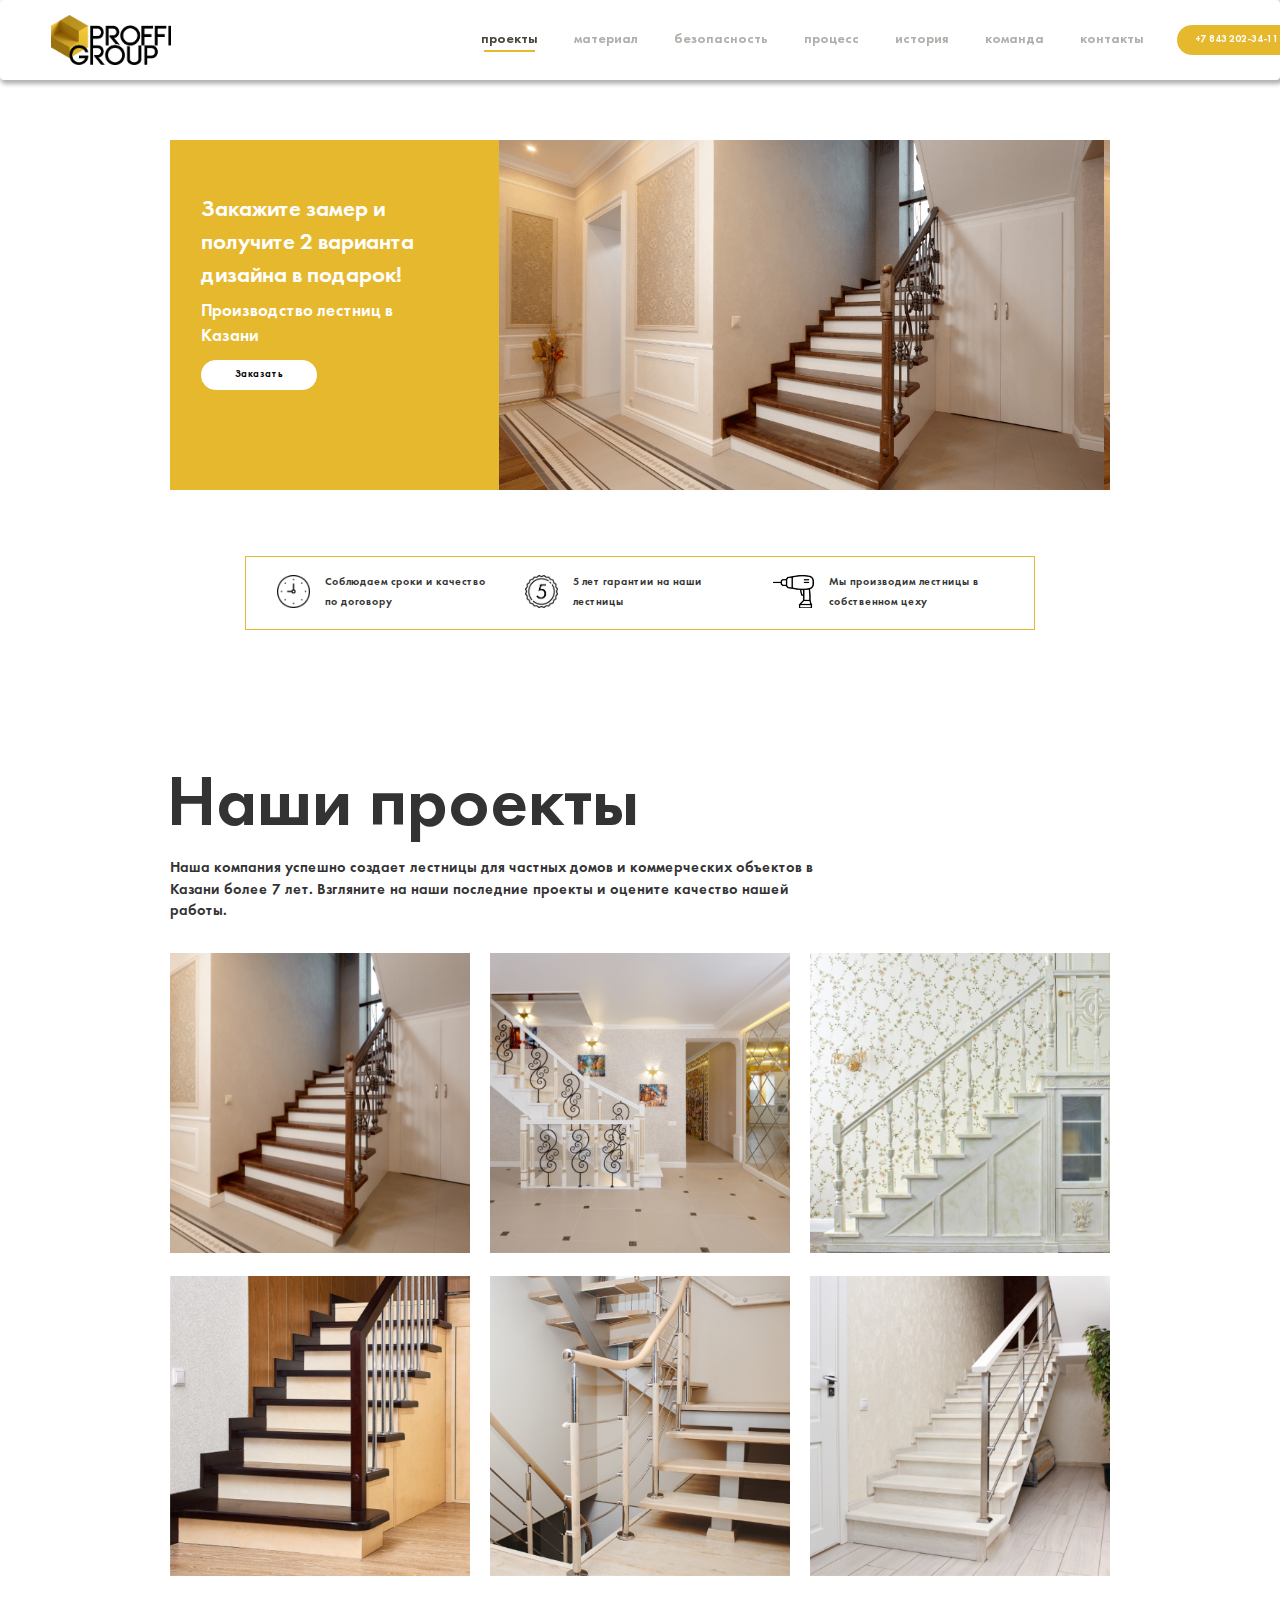
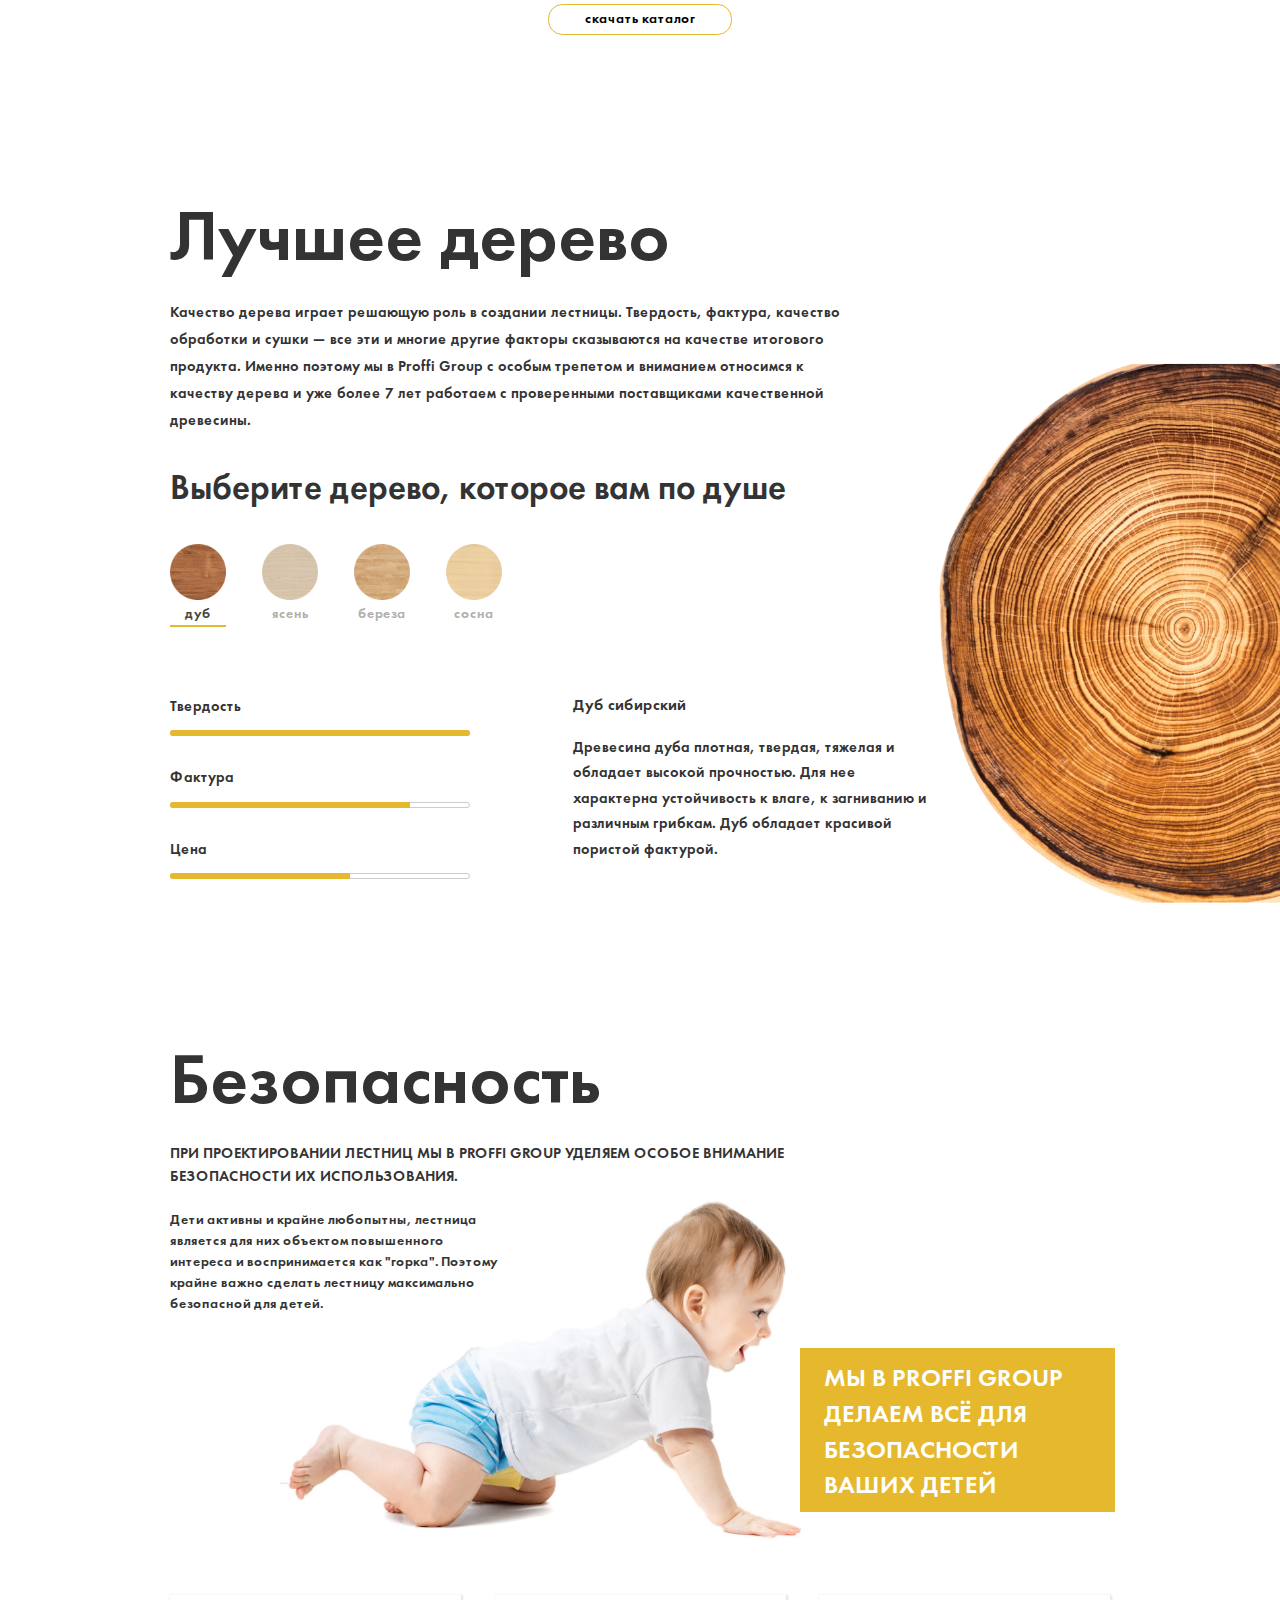
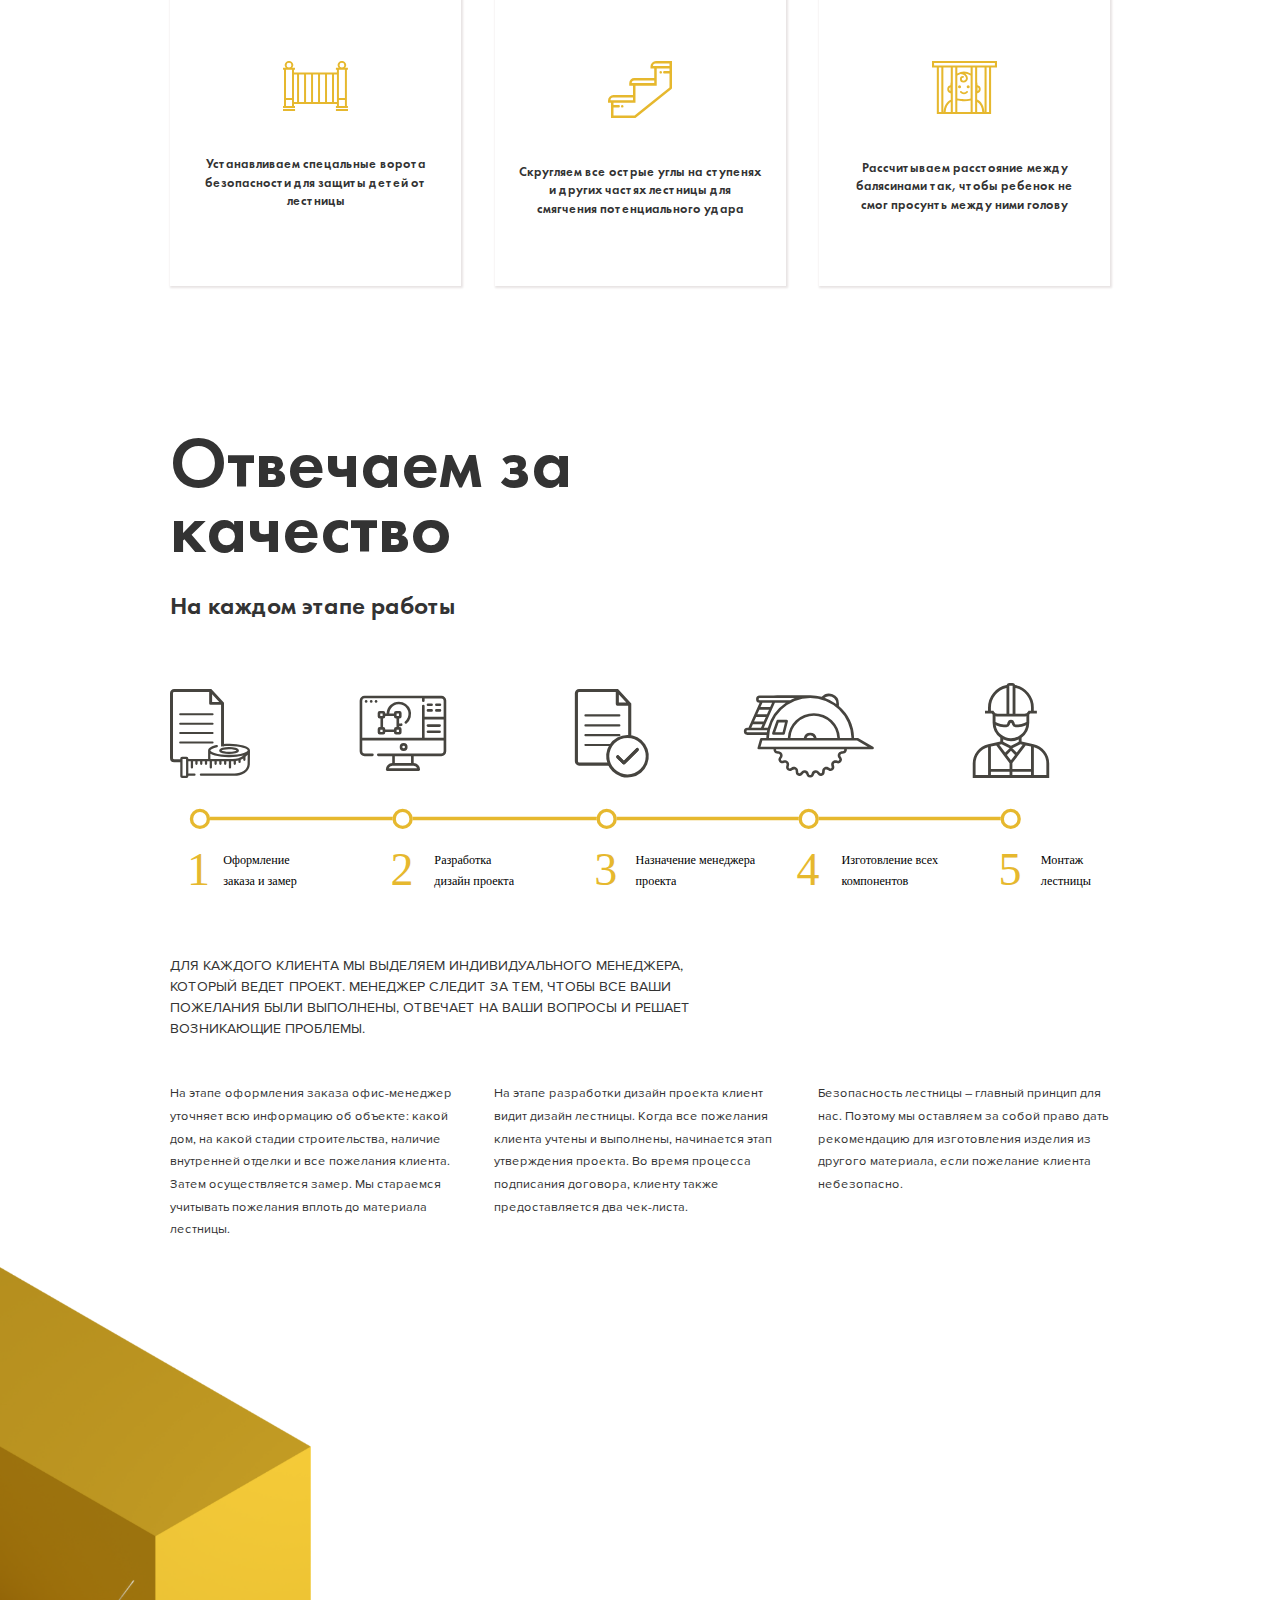
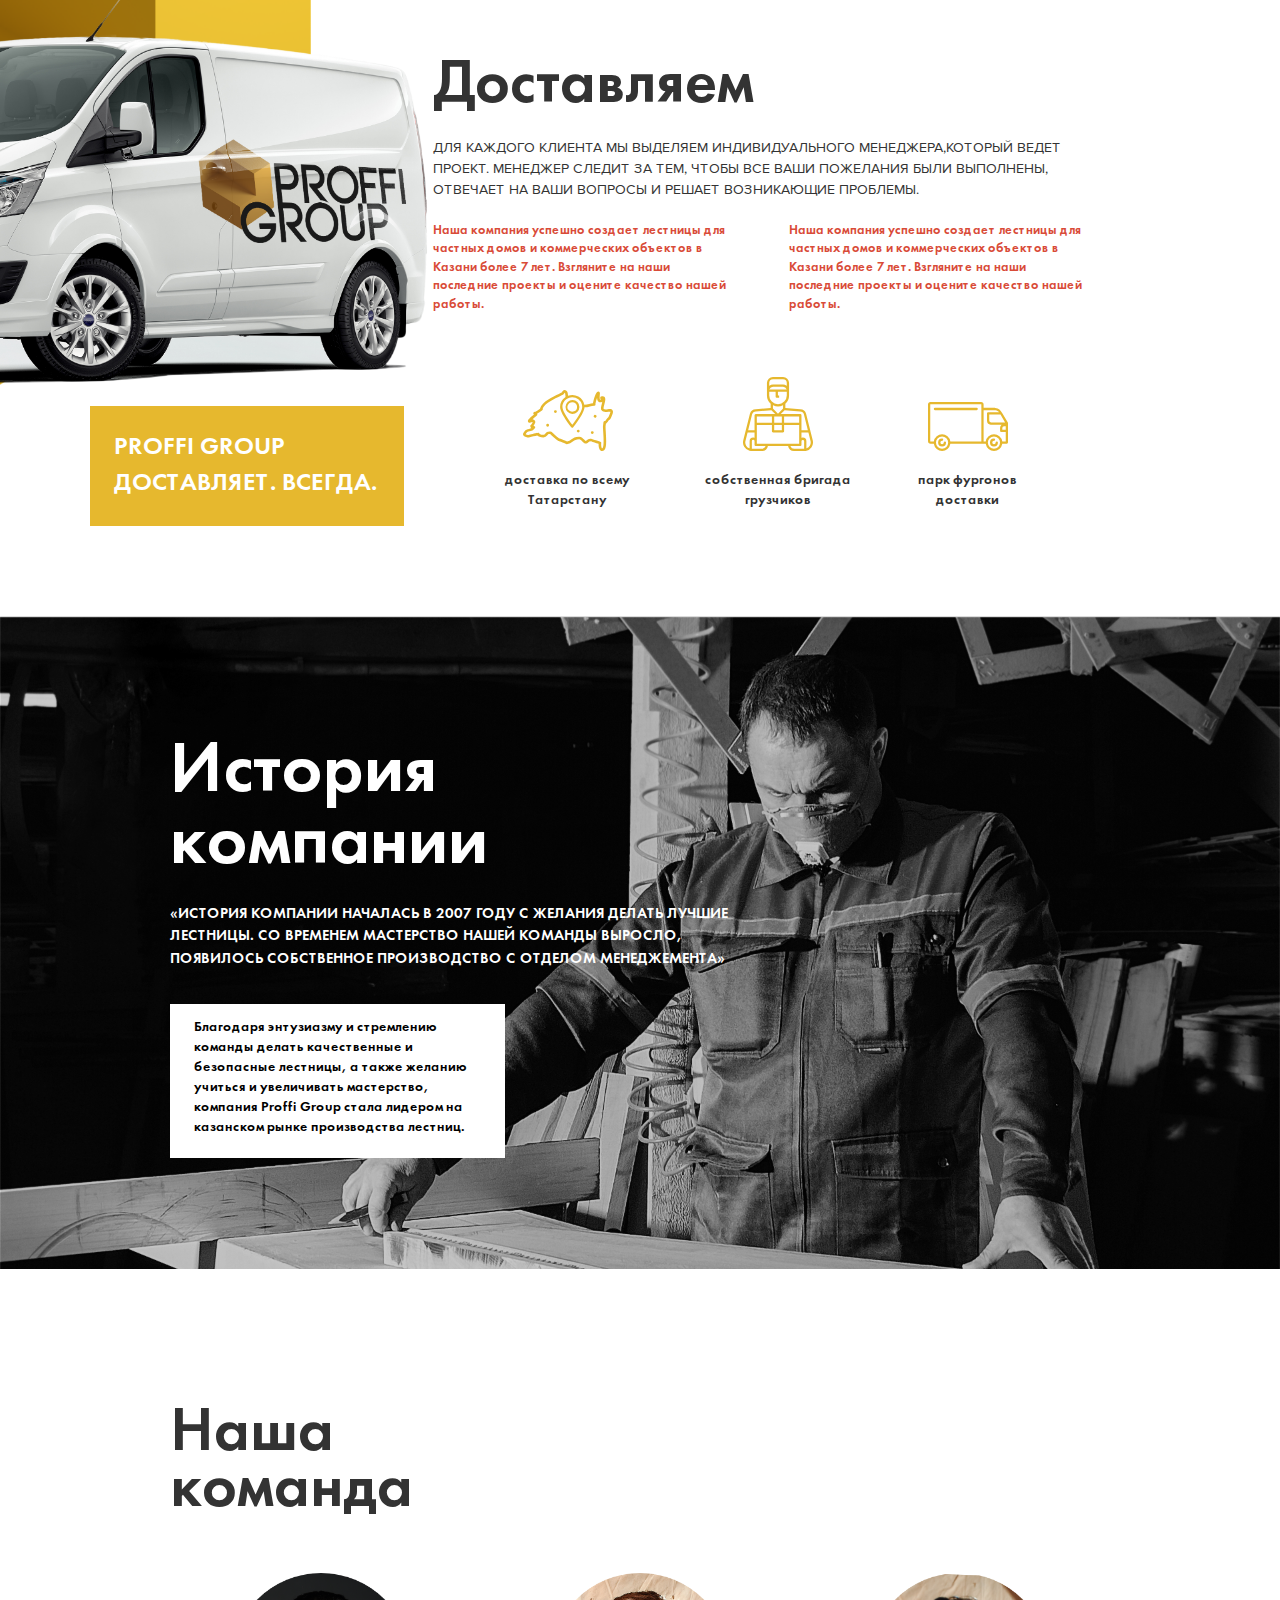
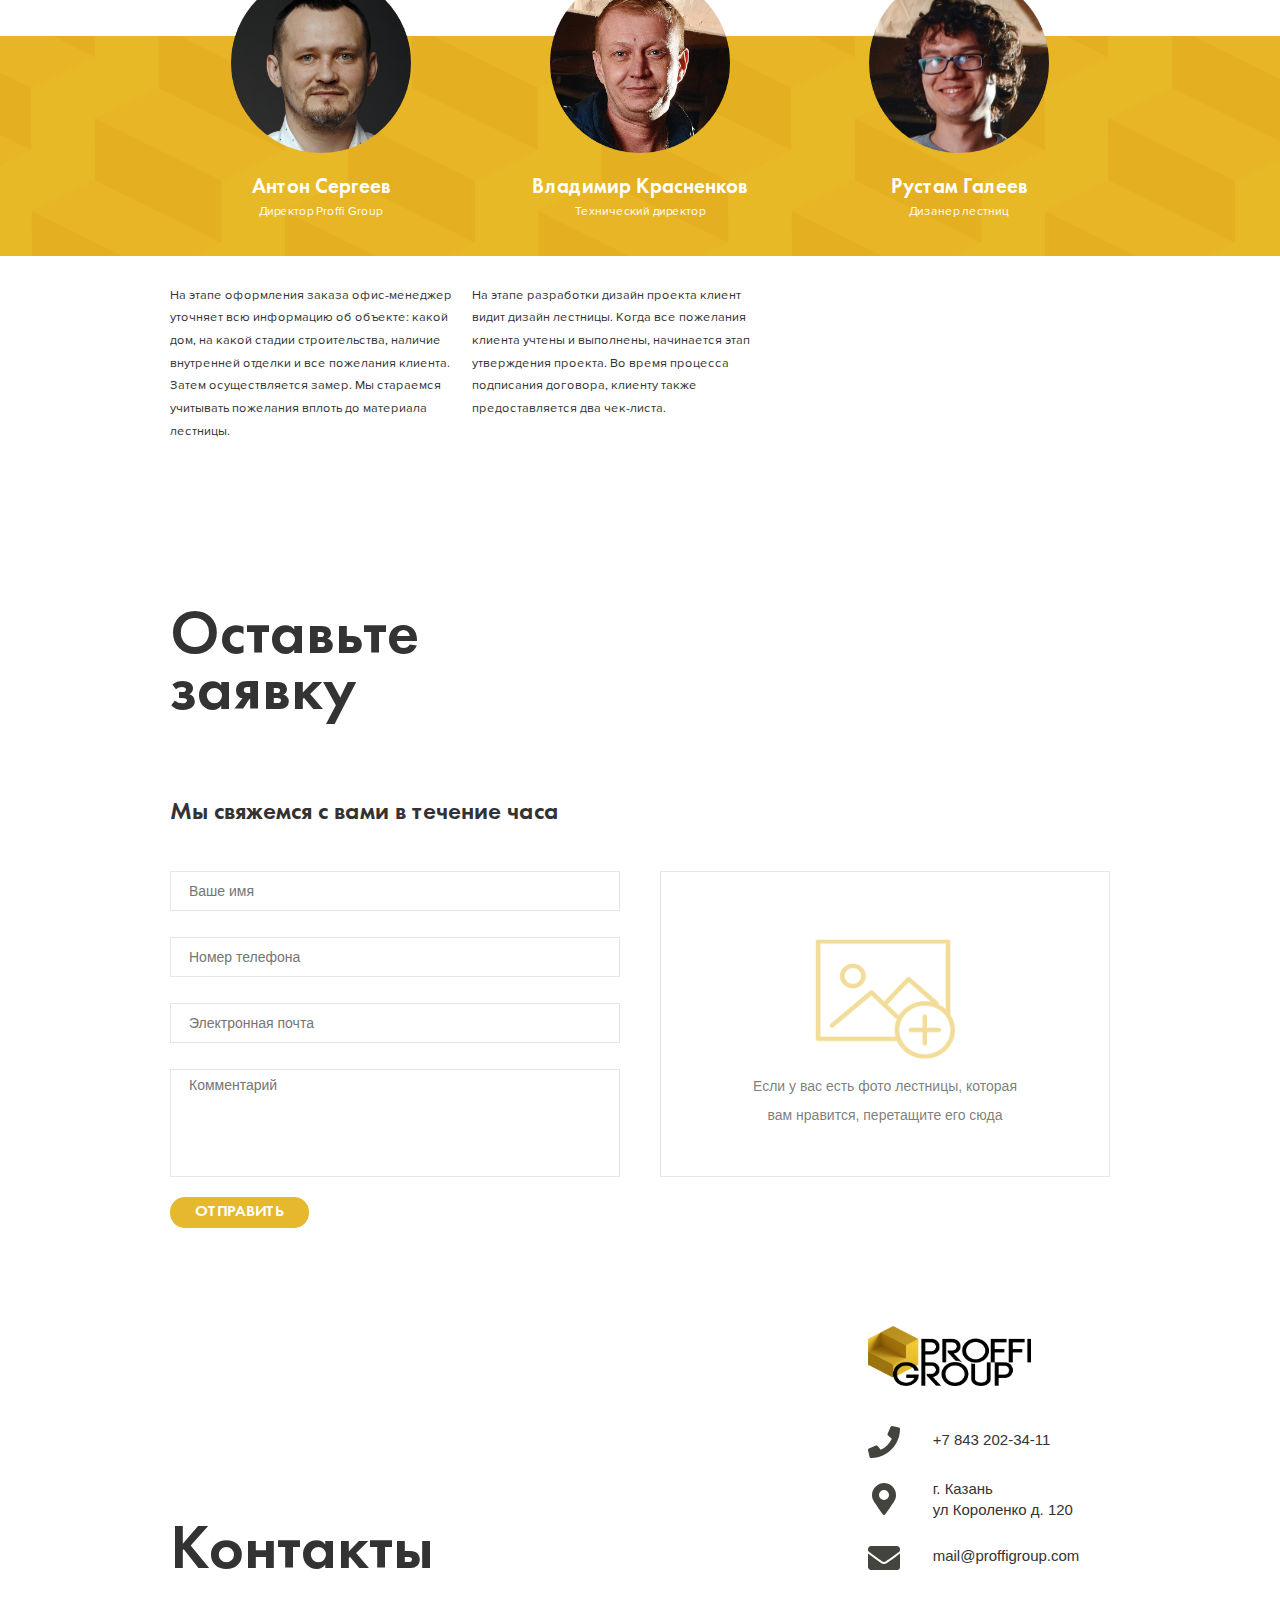
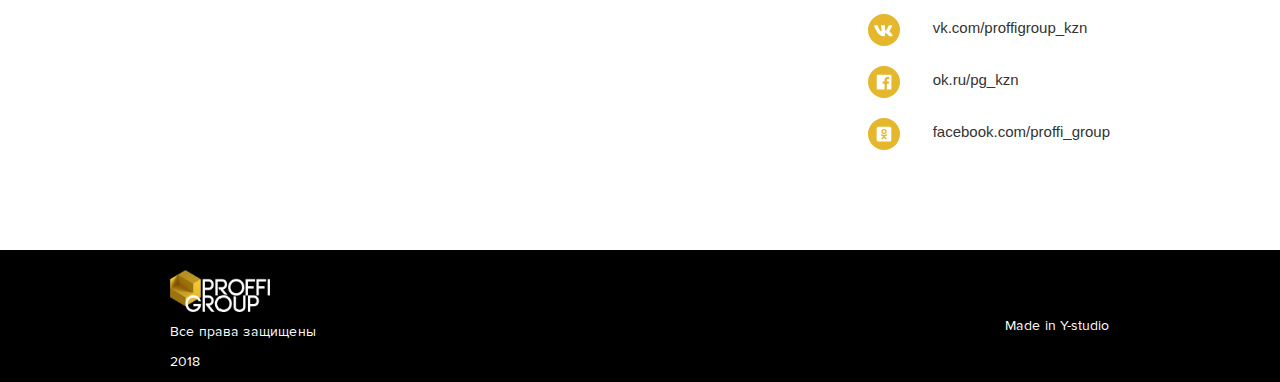
==== commit 933c8cc6: "Добавлена часть анимации" ====
--- a/index2.html
+++ b/index2.html
@@ -19,7 +19,7 @@
 
 </head>
 <body>
-<nav class="flexible navbar">
+<nav class="flexible navbar navbar_fixed-top">
     <div class="navbar__item navbar__item_left">
         <img src="img/Logo.png"  class="navbar__image">
     </div>
@@ -168,22 +168,22 @@
                 <ul class="materials__selector-list list">
                     <li class="list__item list__item_active">
                         <img src="img/materials/icon_1.png" class="list__item-img">
-                        <a class="list__item-link">дуб</a>
+                        <a class="list__item-link link-material">дуб</a>
                         <div class="list__item-underline list__item-underline_long"></div>
                     </li>
                     <li class="list__item">
                         <img src="img/materials/icon_2.png" class="list__item-img">
-                        <a class="list__item-link">ясень</a>
+                        <a class="list__item-link link-material">ясень</a>
                         <div class="list__item-underline list__item-underline_long"></div>
                     </li>
                     <li class="list__item">
                         <img src="img/materials/icon_3.png" class="list__item-img">
-                        <a class="list__item-link">береза</a>
+                        <a class="list__item-link link-material">береза</a>
                         <div class="list__item-underline list__item-underline_long"></div>
                     </li>
                     <li class="list__item">
                         <img src="img/materials/icon_4.png" class="list__item-img">
-                        <a class="list__item-link">сосна</a>
+                        <a class="list__item-link link-material" >сосна</a>
                         <div class="list__item-underline list__item-underline_long"></div>
                     </li>
                 </ul>
@@ -530,9 +530,9 @@
 <!-- Core JavaScript Files -->
 <script src="js/jquery.min.js"></script>
 <script src="js/bootstrap.min.js"></script>
+<script src="js/jquery.easing.min.js"></script>
+<script src="js/jquery.scrollTo.js"></script>
 <script src="js/main.js"></script>
-<!--<script src="js/jquery.easing.min.js"></script>-->
-<!--<script src="js/jquery.scrollTo.js"></script>-->
 <!--&lt;!&ndash; Custom Theme JavaScript &ndash;&gt;-->
 <!--<script src="js/custom.js"></script>-->
 <!--<script src="contactform/contactform.js"></script>-->
--- a/css/style2.css
+++ b/css/style2.css
@@ -62,7 +62,12 @@
 /* фф (свойство больше не работает, других способов тоже нет)*/
 body { overflow: -moz-scrollbars-none; }
 
-
+a:focus {
+    color: #000;
+    text-decoration: none;
+    outline: none;
+    outline-offset: 0;
+}
 
 .flexible {
     display: flex;
@@ -97,6 +102,7 @@
     position: fixed;
     top: 0;
     left: 0;
+    z-index:50;
 }
 
 .navbar__item_left {
@@ -265,6 +271,7 @@
     height: 35rem;
     background-color: #e6b82e;
     position: relative;
+    margin-top: 8rem;
 }
 
 .intro__text-block {
@@ -389,7 +396,7 @@
 .projects__preview-shade {
     height: 100%;
     width: 100%;
-    z-index: 100;
+    z-index: 25;
     position: absolute;
     top: 0;
     left: 0;
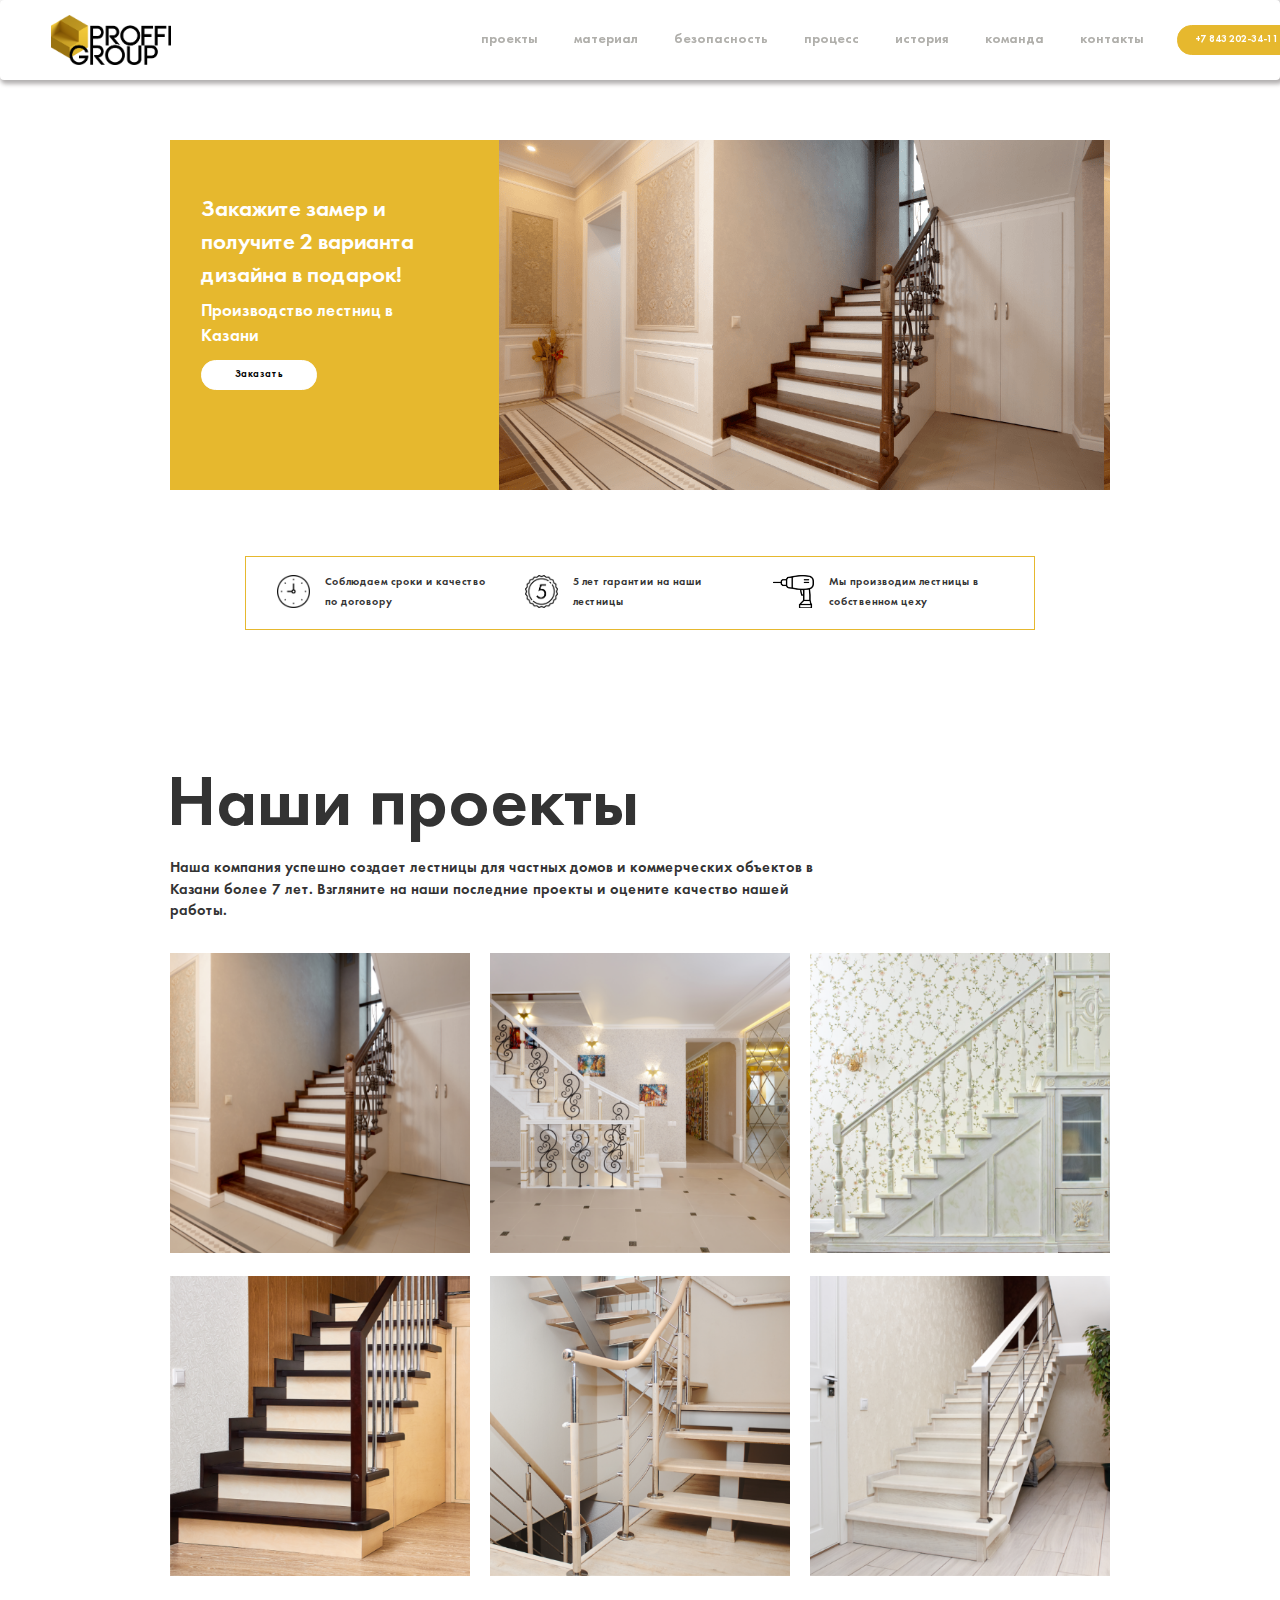
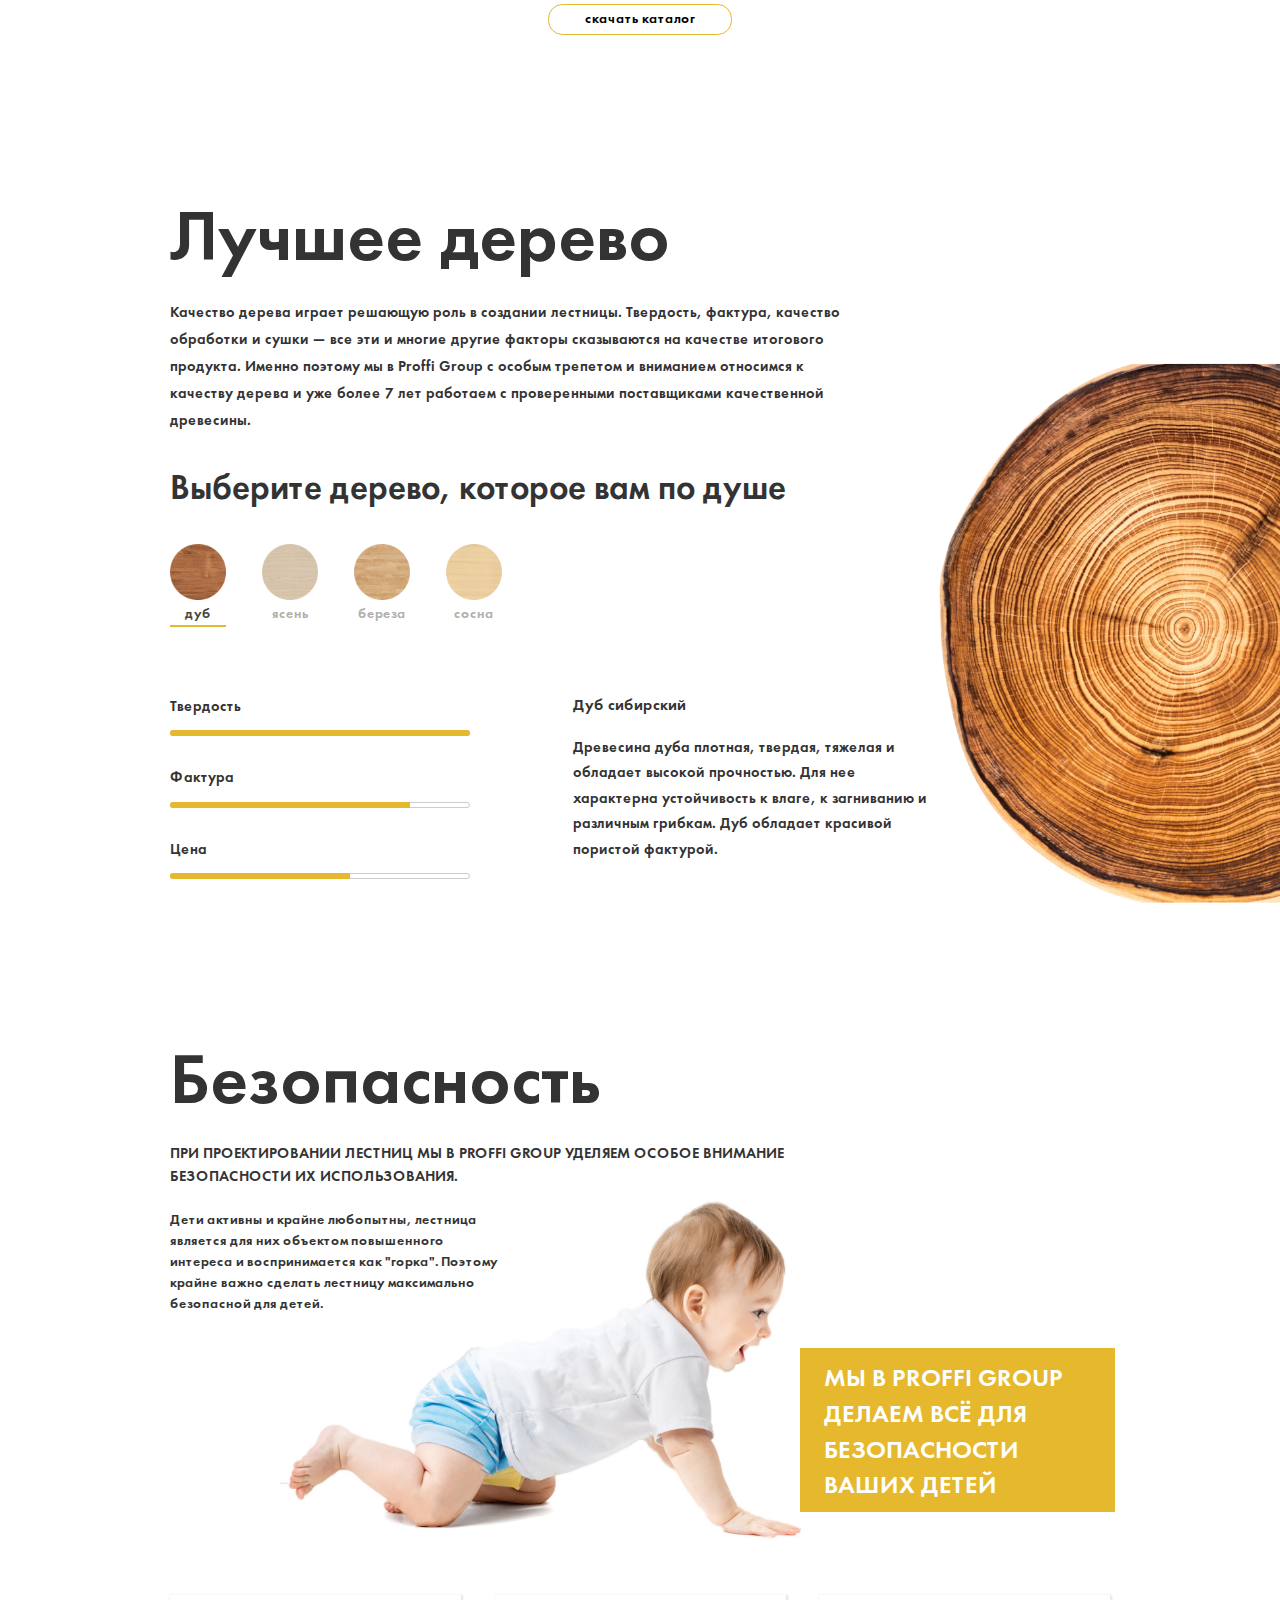
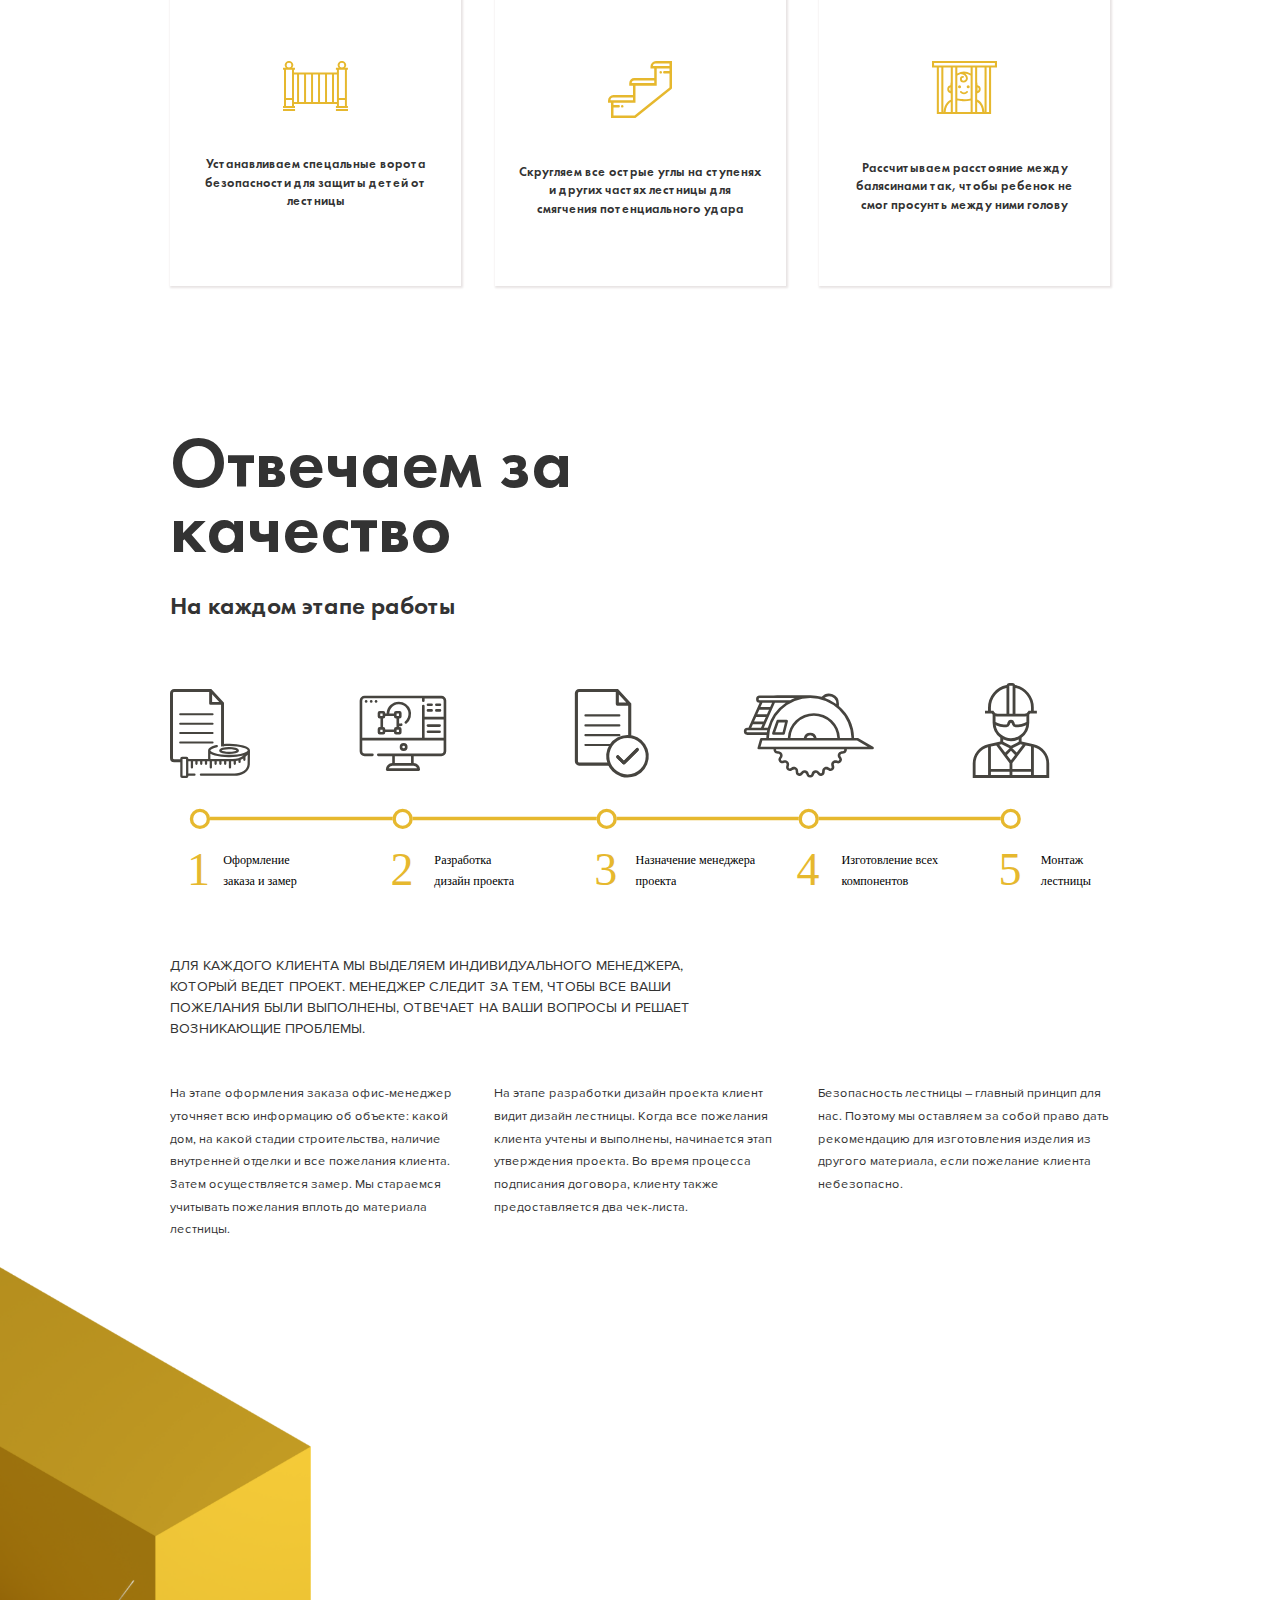
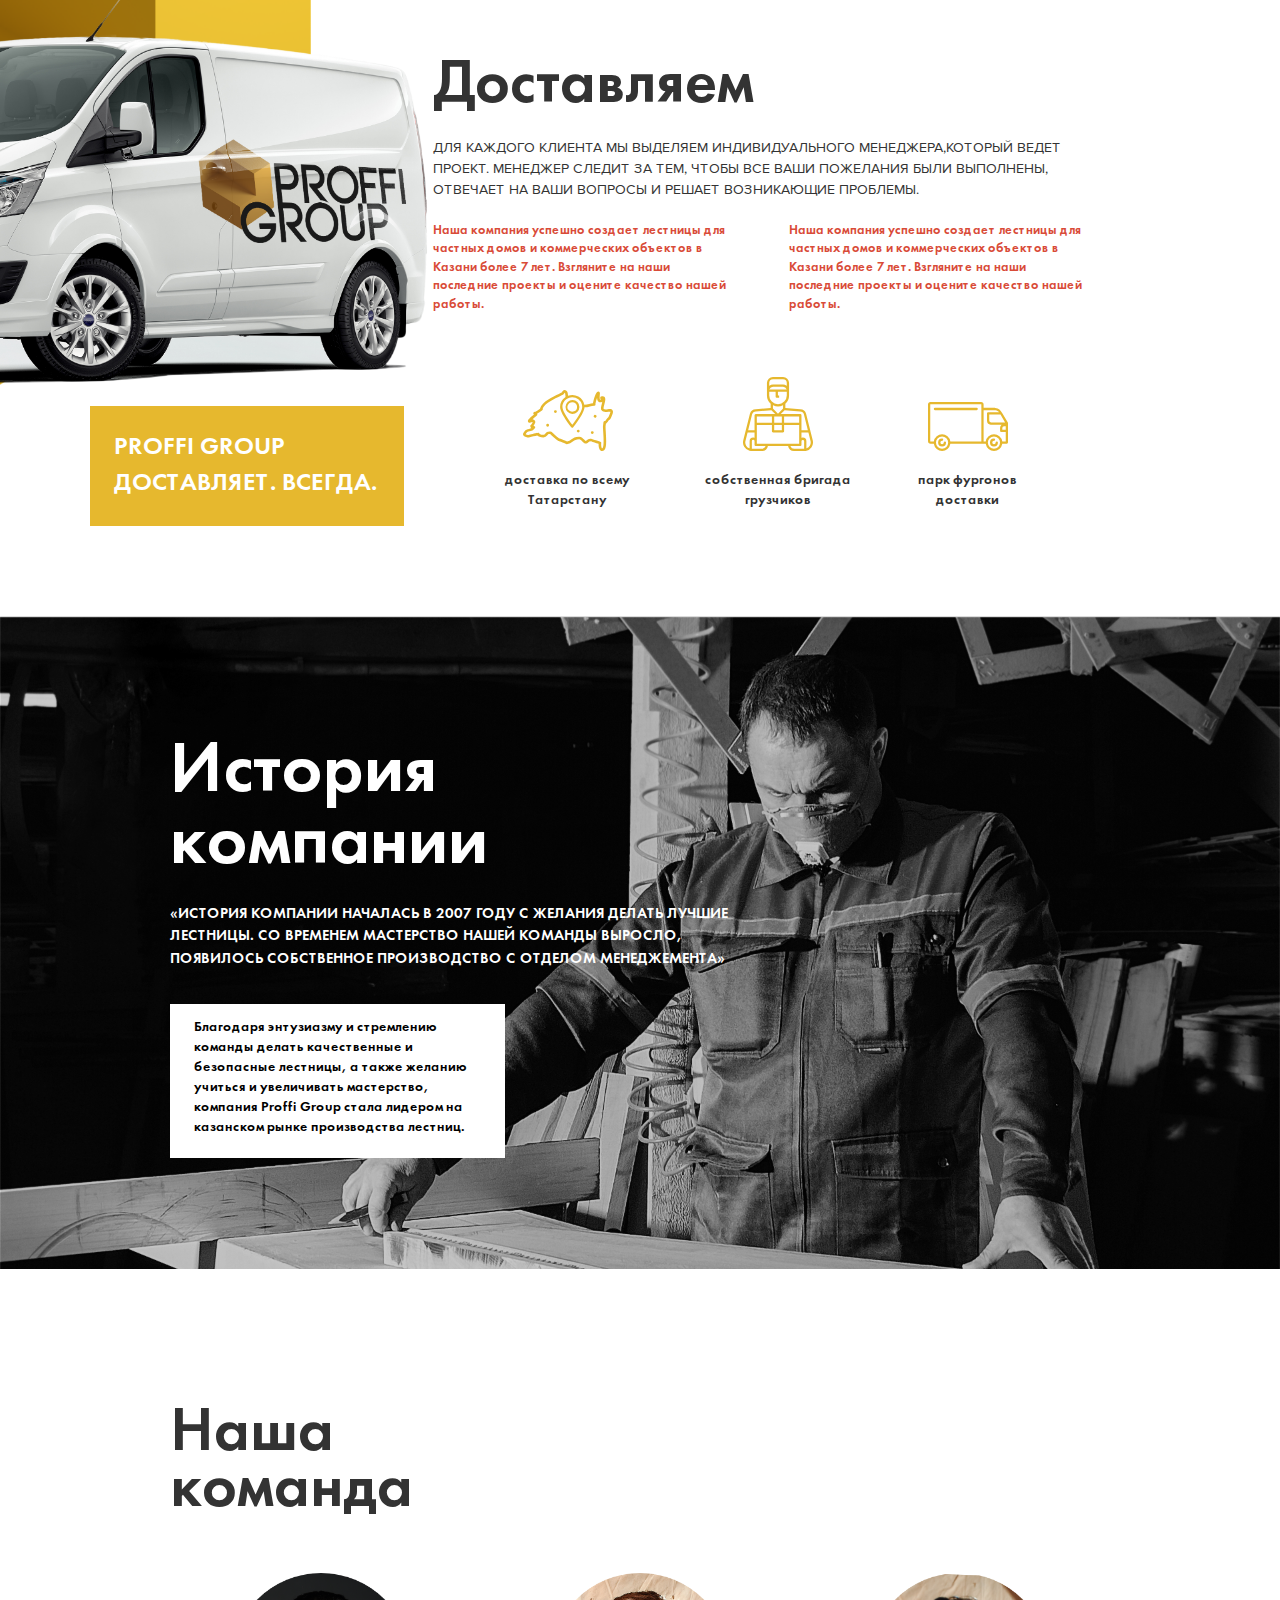
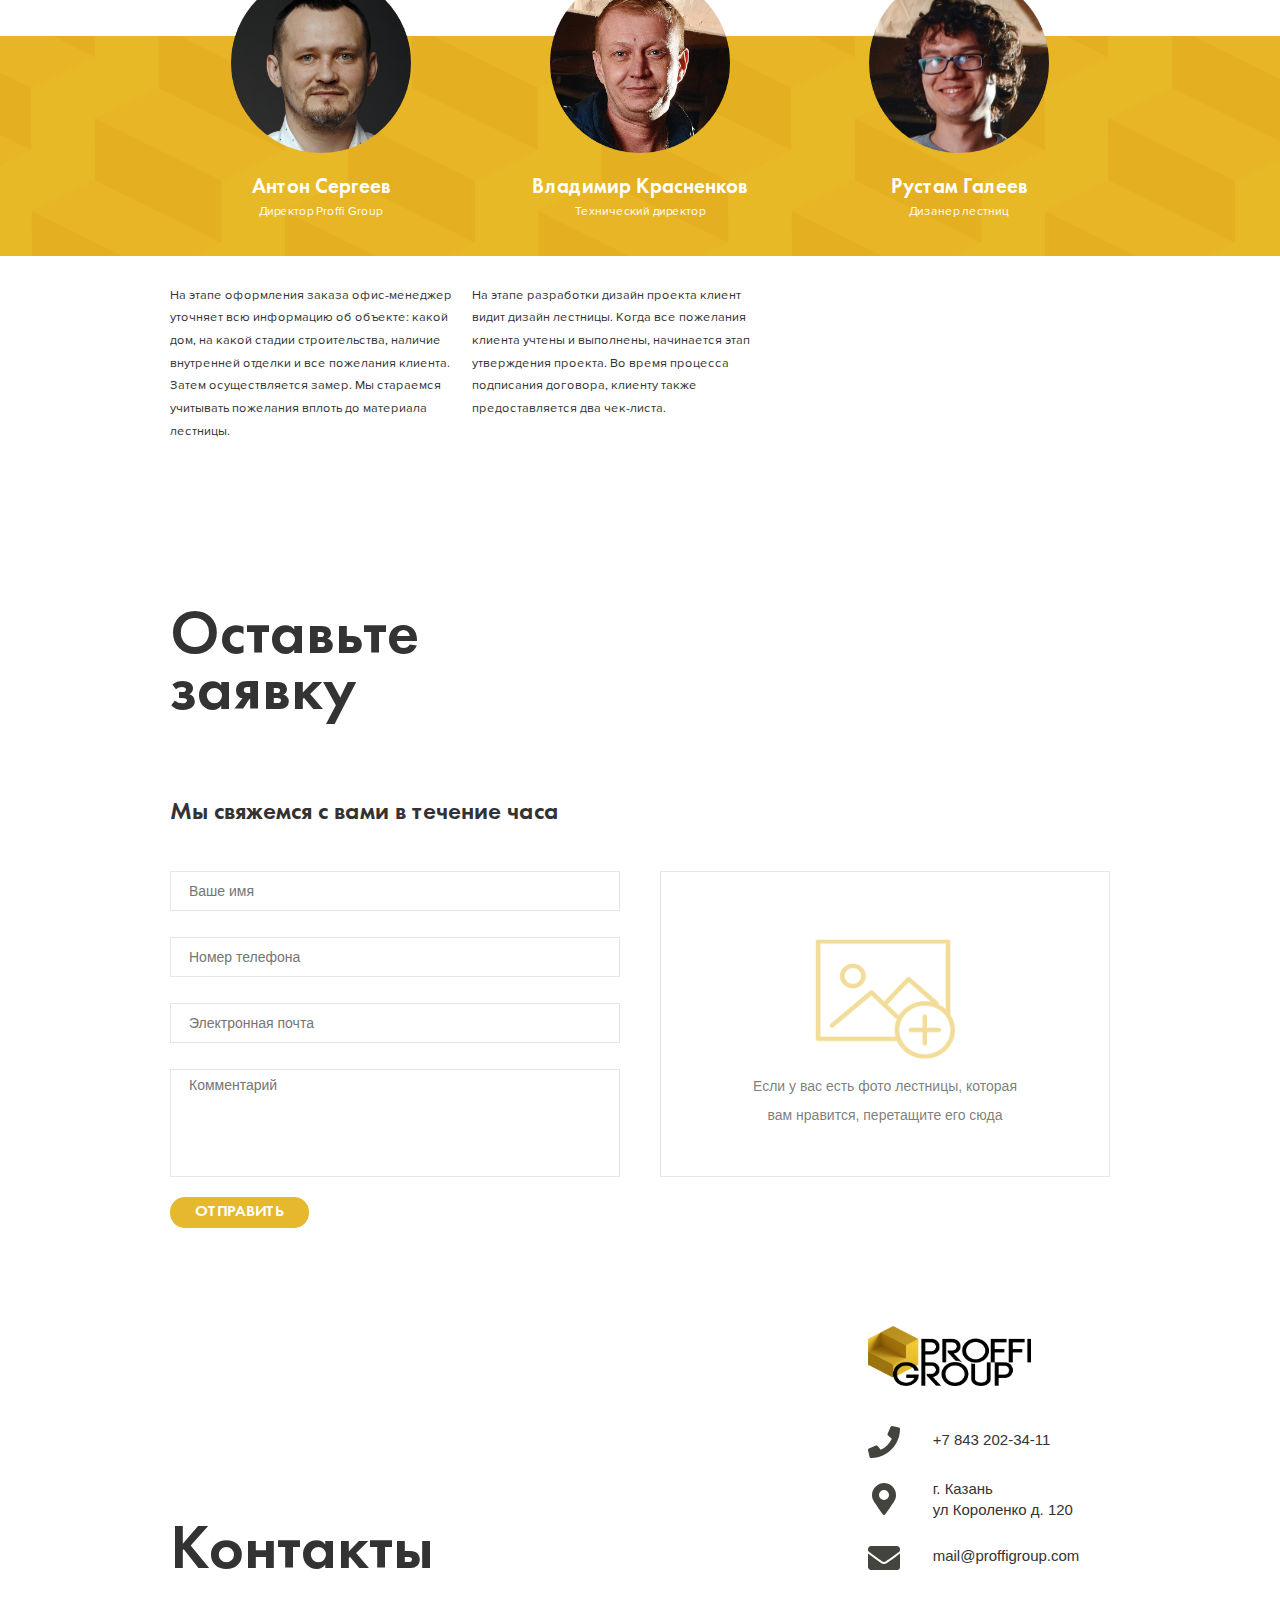
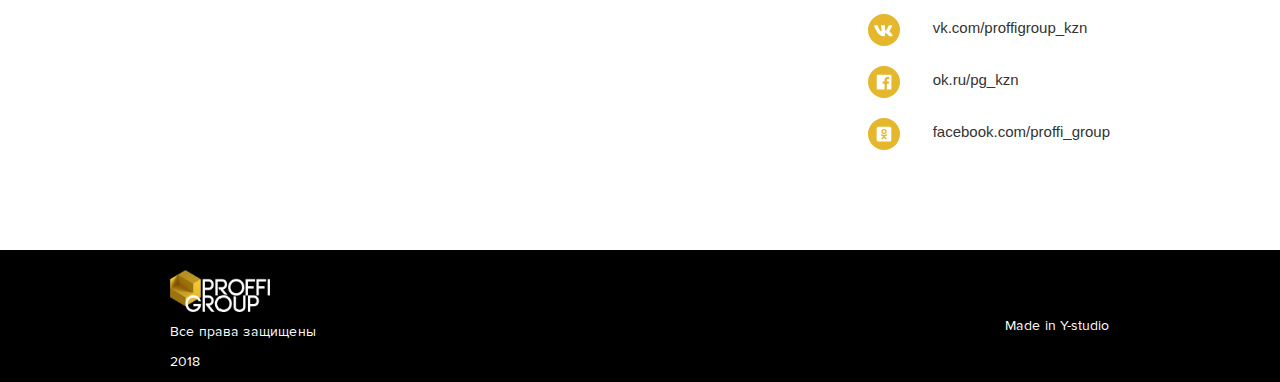
==== commit d4ef45b7: "Оживил квиз" ====
--- a/index2.html
+++ b/index2.html
@@ -25,7 +25,7 @@
     </div>
     <div class="navbar__item">
         <ul class="navbar__list list">
-            <li class="list__item list__item_active">
+            <li class="list__item">
                 <a class="list__item-link" href="#projects">проекты</a>
                 <div class="list__item-underline"></div>
             </li>
@@ -166,24 +166,24 @@
             <span class="materials_offer">Выберите дерево, которое вам по душе</span>
             <div class="materials__selector">
                 <ul class="materials__selector-list list">
-                    <li class="list__item list__item_active">
+                    <li class="list__item link-material list__item_active">
                         <img src="img/materials/icon_1.png" class="list__item-img">
-                        <a class="list__item-link link-material">дуб</a>
+                        <a class="list__item-link" data-kind="0">дуб</a>
                         <div class="list__item-underline list__item-underline_long"></div>
                     </li>
-                    <li class="list__item">
+                    <li class="list__item link-material">
                         <img src="img/materials/icon_2.png" class="list__item-img">
-                        <a class="list__item-link link-material">ясень</a>
+                        <a class="list__item-link" data-kind="1">ясень</a>
                         <div class="list__item-underline list__item-underline_long"></div>
                     </li>
-                    <li class="list__item">
+                    <li class="list__item link-material">
                         <img src="img/materials/icon_3.png" class="list__item-img">
-                        <a class="list__item-link link-material">береза</a>
+                        <a class="list__item-link" data-kind="2">береза</a>
                         <div class="list__item-underline list__item-underline_long"></div>
                     </li>
-                    <li class="list__item">
+                    <li class="list__item link-material">
                         <img src="img/materials/icon_4.png" class="list__item-img">
-                        <a class="list__item-link link-material" >сосна</a>
+                        <a class="list__item-link" data-kind="3">сосна</a>
                         <div class="list__item-underline list__item-underline_long"></div>
                     </li>
                 </ul>
@@ -192,15 +192,15 @@
                 <div class="materials__property">
                     <div class="materials__property-item">
                         <span class="materials__property-name">Твердость</span>
-                        <div class="materials__property-scale scale"><span class="scale__value scale__value_5"></span></div>
+                        <div class="materials__property-scale scale"><span class="scale__value scale__value_5" id="hardness" data-current="5"></span></div>
                     </div>
                     <div class="materials__property-item">
                         <span class="materials__property-name">Фактура</span>
-                        <div class="materials__property-scale scale"><span class="scale__value scale__value_4"></span></div>
+                        <div class="materials__property-scale scale"><span class="scale__value scale__value_4" id="texture" data-current="4"></span></div>
                     </div>
                     <div class="materials__property-item">
                         <span class="materials__property-name">Цена</span>
-                        <div class="materials__property-scale scale"><span class="scale__value scale__value_3"></span></div>
+                        <div class="materials__property-scale scale"><span class="scale__value scale__value_3" id="price" data-current="3"></span></div>
                     </div>
                 </div>
                 <div class="materials__description">
@@ -508,18 +508,74 @@
                 <span class="quiz__active-item"></span>
                 <span class="quiz__active-item"></span>
             </div>
-            <div class="quiz__question">
+
+            <div class="quiz__question quiz_1">
                 <span class="quiz_number">Вопрос 1 из 4</span>
                 <span class="quiz__head">Выберите планировку лестницы:</span>
                 <span class="quiz__description">Выбор планировки помогает оптимально расположить лестницу в вашем помемщении</span>
                 <div class="quiz__select-block">
-                    <span class="quiz__select quiz__select_active">Одномаршевая</span>
-                    <span class="quiz__select">Двумаршевая</span>
-                    <span class="quiz__select">Двумаршевая угловая</span>
+                    <span class="quiz__select" data-kind="Одномаршевая" data-pic="">Одномаршевая</span>
+                    <span class="quiz__select" data-kind="Двумаршевая" data-pic="">Двумаршевая</span>
+                    <span class="quiz__select" data-kind="Двумаршевая угловая" data-pic="">Двумаршевая угловая</span>
                 </div>
                 <div class="quiz__button-block flexible">
-                    <a class="btn btn_yellow-brd quiz__btn quiz__btn_black">Назад</a>
-                    <a class="btn btn_yellow quiz__btn">Далее</a>
+                    <a class="btn btn_yellow-brd quiz__btn quiz__btn_black" data-page="+1" data-cur="1">Назад</a>
+                    <a class="btn btn_yellow quiz__btn" data-page="2" data-cur="1">Далее</a>
+                </div>
+            </div>
+            <div class="quiz__question quiz_2" hidden="hidden">
+                <span class="quiz_number">Вопрос 2 из 4</span>
+                <span class="quiz__head">Выберите материал каркаса:</span>
+                <span class="quiz__description">Выбор планировки помогает оптимально расположить лестницу в вашем помемщении</span>
+                <div class="quiz__select-block">
+                    <span class="quiz__select" data-kind="Металл" data-pic="">Металл</span>
+                    <span class="quiz__select" data-kind="Бетон" data-pic="">Бетон</span>
+                    <span class="quiz__select" data-kind="Дерево" data-pic="">Дерево</span>
+                </div>
+                <div class="quiz__button-block flexible">
+                    <a class="btn btn_yellow-brd quiz__btn quiz__btn_black" data-page="1" data-cur="2">Назад</a>
+                    <a class="btn btn_yellow quiz__btn" data-page="3" data-cur="2">Далее</a>
+                </div>
+            </div>
+            <div class="quiz__question quiz_3" hidden="hidden">
+                <span class="quiz_number">Вопрос 3 из 4</span>
+                <span class="quiz__head">Выберите отделку лестницы:</span>
+                <span class="quiz__description">Выбор планировки помогает оптимально расположить лестницу в вашем помемщении</span>
+                <div class="quiz__select-block">
+                    <span class="quiz__select" data-kind="дуб" data-pic="">Дуб</span>
+                    <span class="quiz__select" data-kind="сосна" data-pic="">Сосна</span>
+                    <span class="quiz__select" data-kind="ясень" data-pic="">Ясень</span>
+                </div>
+                <div class="quiz__button-block flexible">
+                    <a class="btn btn_yellow-brd quiz__btn quiz__btn_black" data-page="2" data-cur="3">Назад</a>
+                    <a class="btn btn_yellow quiz__btn" data-page="4" data-cur="3">Далее</a>
+                </div>
+            </div>
+            <div class="quiz__question quiz_4" hidden="hidden">
+                <span class="quiz_number">Вопрос 4 из 4</span>
+                <span class="quiz__head">Выберите тип <br/> ограждения:</span>
+                <span class="quiz__description">Выбор планировки помогает оптимально расположить лестницу в вашем помемщении</span>
+                <div class="quiz__select-block">
+                    <span class="quiz__select" data-kind="Кованое ограждение" data-pic="">Кованое ограждение</span>
+                    <span class="quiz__select" data-kind="Стеклянное ограждение" data-pic="">Стеклянное ограждение</span>
+                    <span class="quiz__select" data-kind="Балясины" data-pic="">Балясины</span>
+                </div>
+                <div class="quiz__button-block flexible">
+                    <a class="btn btn_yellow-brd quiz__btn quiz__btn_black" data-page="3" data-cur="4">Назад</a>
+                    <a class="btn btn_yellow quiz__btn" data-page="finally" data-cur="4">Далее</a>
+                </div>
+            </div>
+            <div class="quiz__question quiz_finally" hidden="hidden">
+                <span class="quiz__head">Поздравляем, вы собрали лестницу своей мечты! </span>
+                <span class="quiz__description">Оставьте заявку, чтобы наши менеджеры обсудили с вами все детали.<br/>
+Если не нашли для себя подходящего варианта свяжитесь и мы поможем!</span>
+                <div class="quiz__select-block">
+                    <input class="quiz__select" placeholder="Ваше имя"/>
+                    <input class="quiz__select" placeholder="Номер телефона"/>
+                </div>
+                <div class="quiz__button-block flexible">
+                    <a class="btn btn_yellow-brd quiz__btn quiz__btn_black" data-page="revert" data-cur="finally">Вернутся</a>
+                    <a class="btn btn_yellow quiz__btn" data-page="-1" data-cur="finally">Отправить</a>
                 </div>
             </div>
         </div>
--- a/css/style2.css
+++ b/css/style2.css
@@ -143,6 +143,7 @@
 .list__item {
     color: #b0afab;
     margin: 0 1.8rem;
+    cursor: pointer;
 
 }
 
@@ -197,6 +198,9 @@
     opacity: 1;
 }
 
+.list-material {
+    cursor: pointer;
+}
 /* button */
 
 .btn {
@@ -1201,7 +1205,13 @@
     height: 5px;
     background-color: #dcdcdc;
     width: 24%;
-}
+    transition: width .5s ease-in-out;
+}
+
+.quiz__active-item_full {
+    width:25%;
+}
+
 .quiz__active-item_cur {
     background-color: #e6b82e;
 }
@@ -1239,6 +1249,7 @@
     margin-top: 2rem;
     display:block;
     border-radius: 5px;
+    cursor: pointer;
 }
 
 .quiz__button-block {
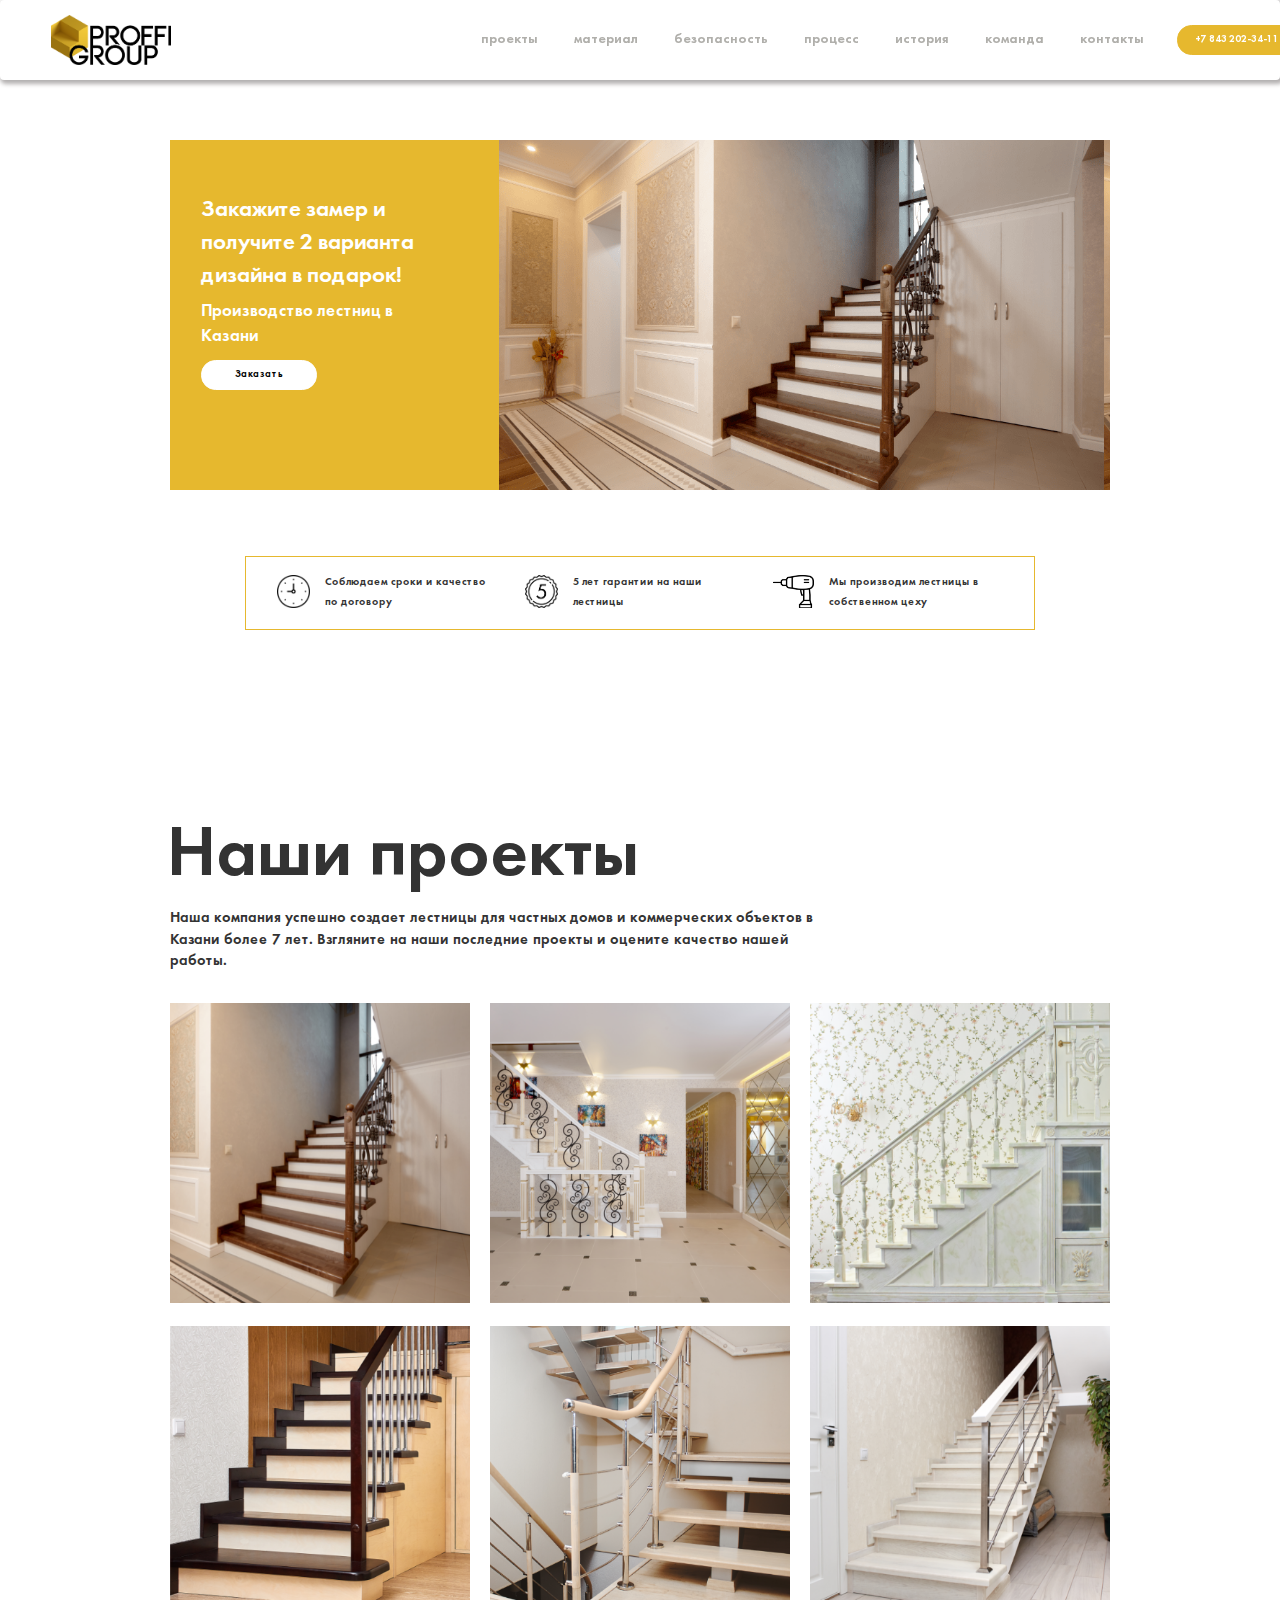
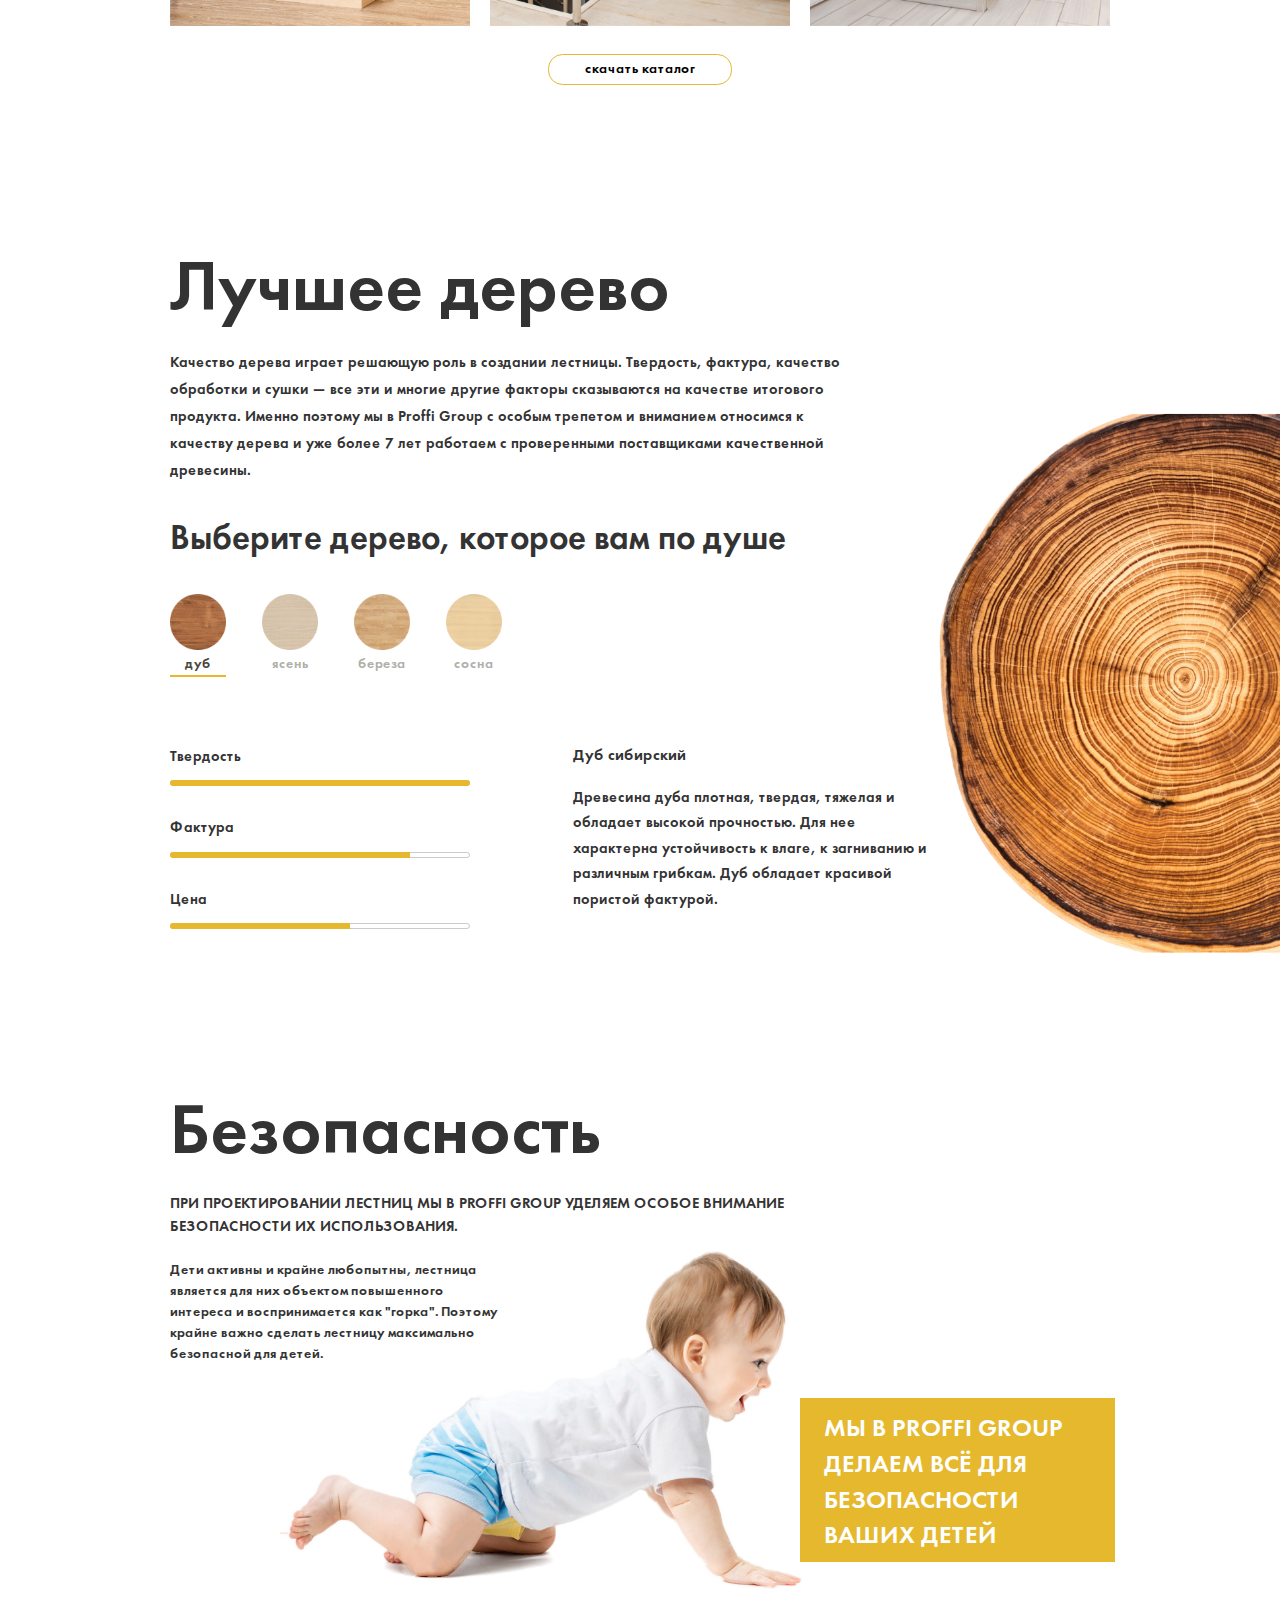
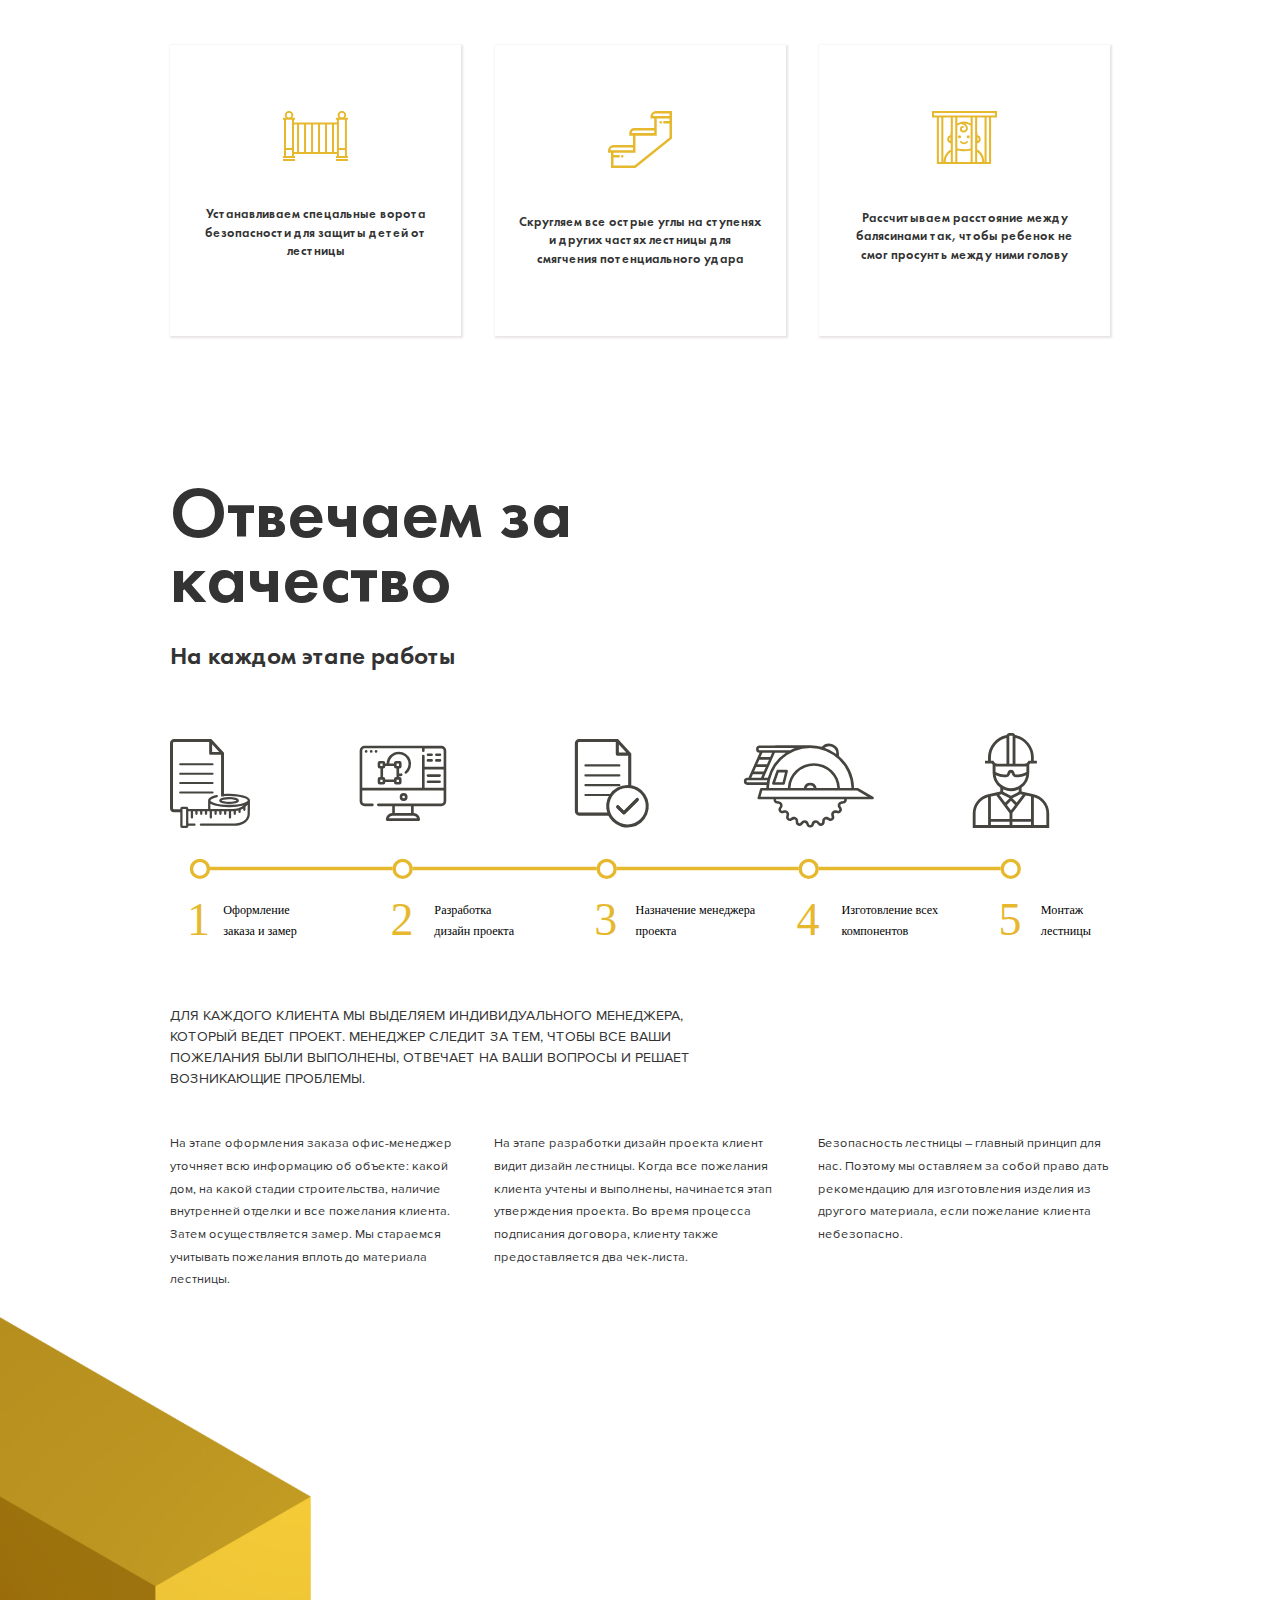
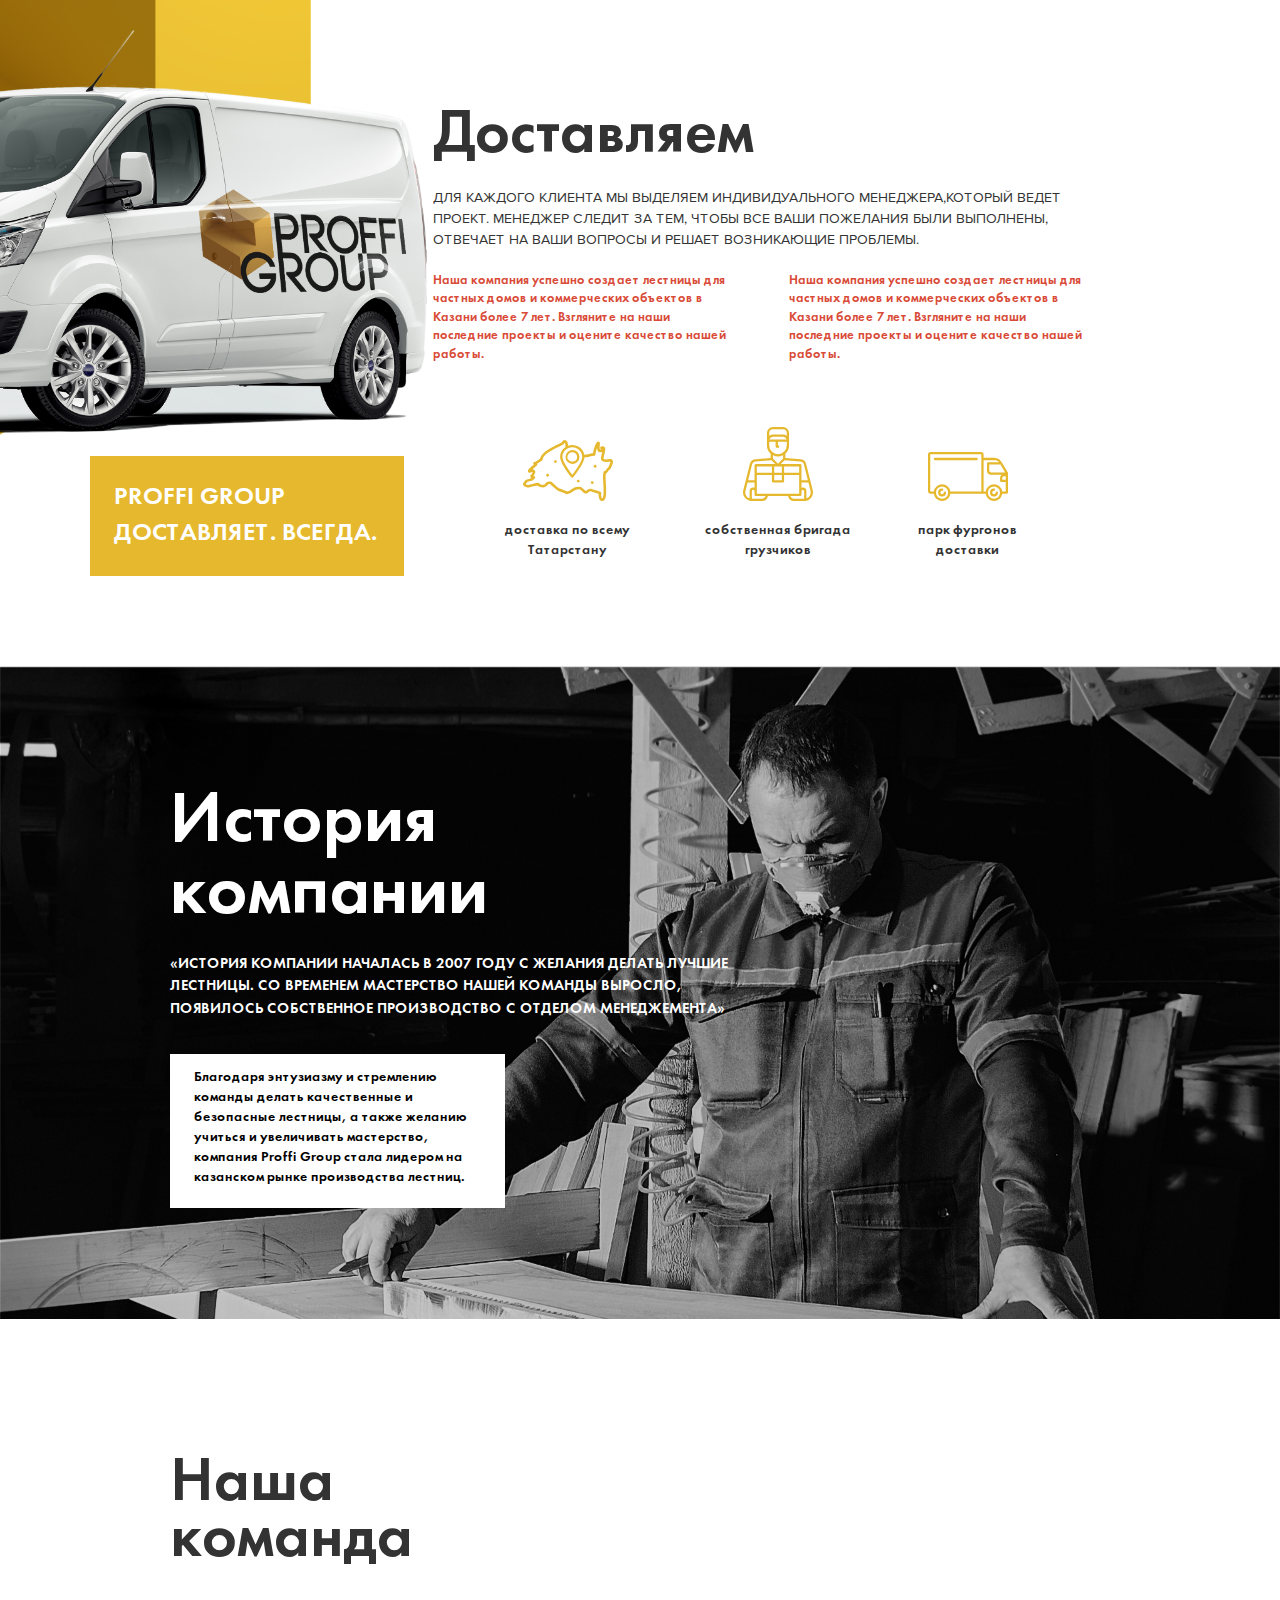
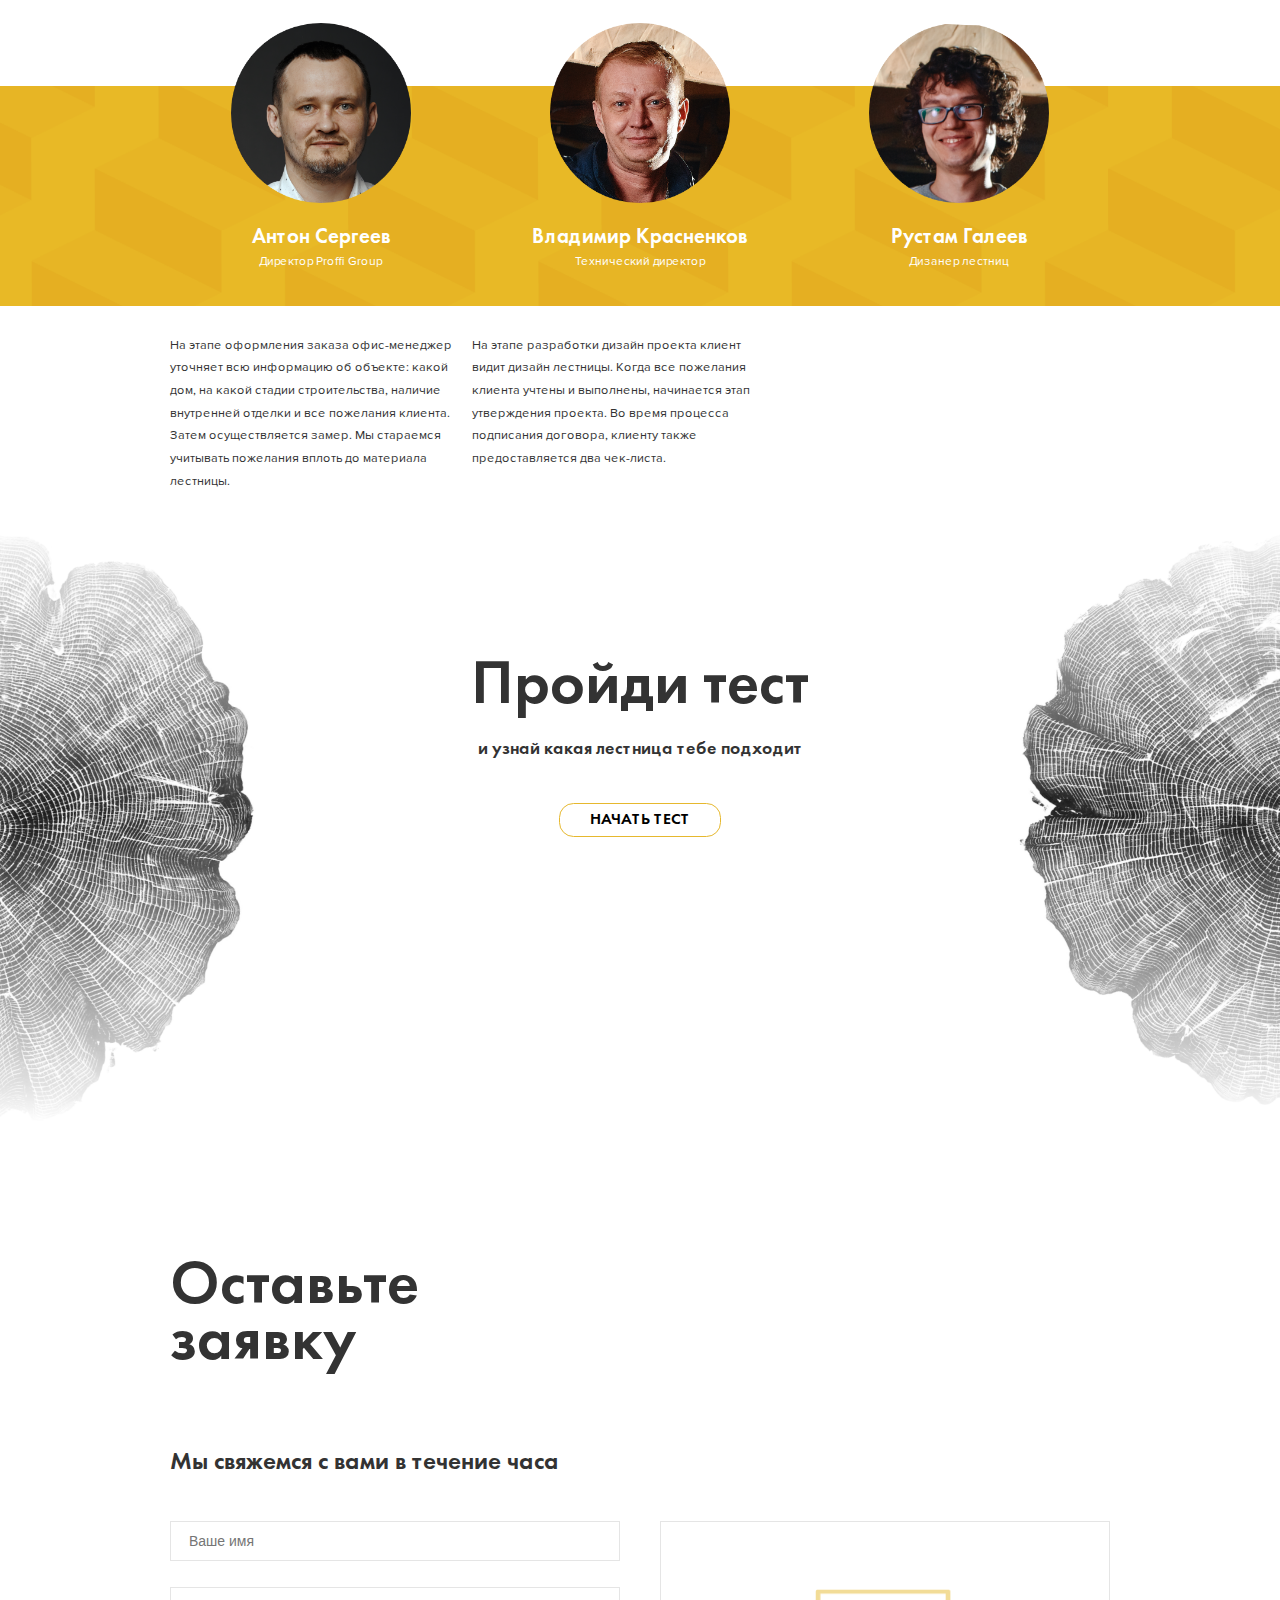
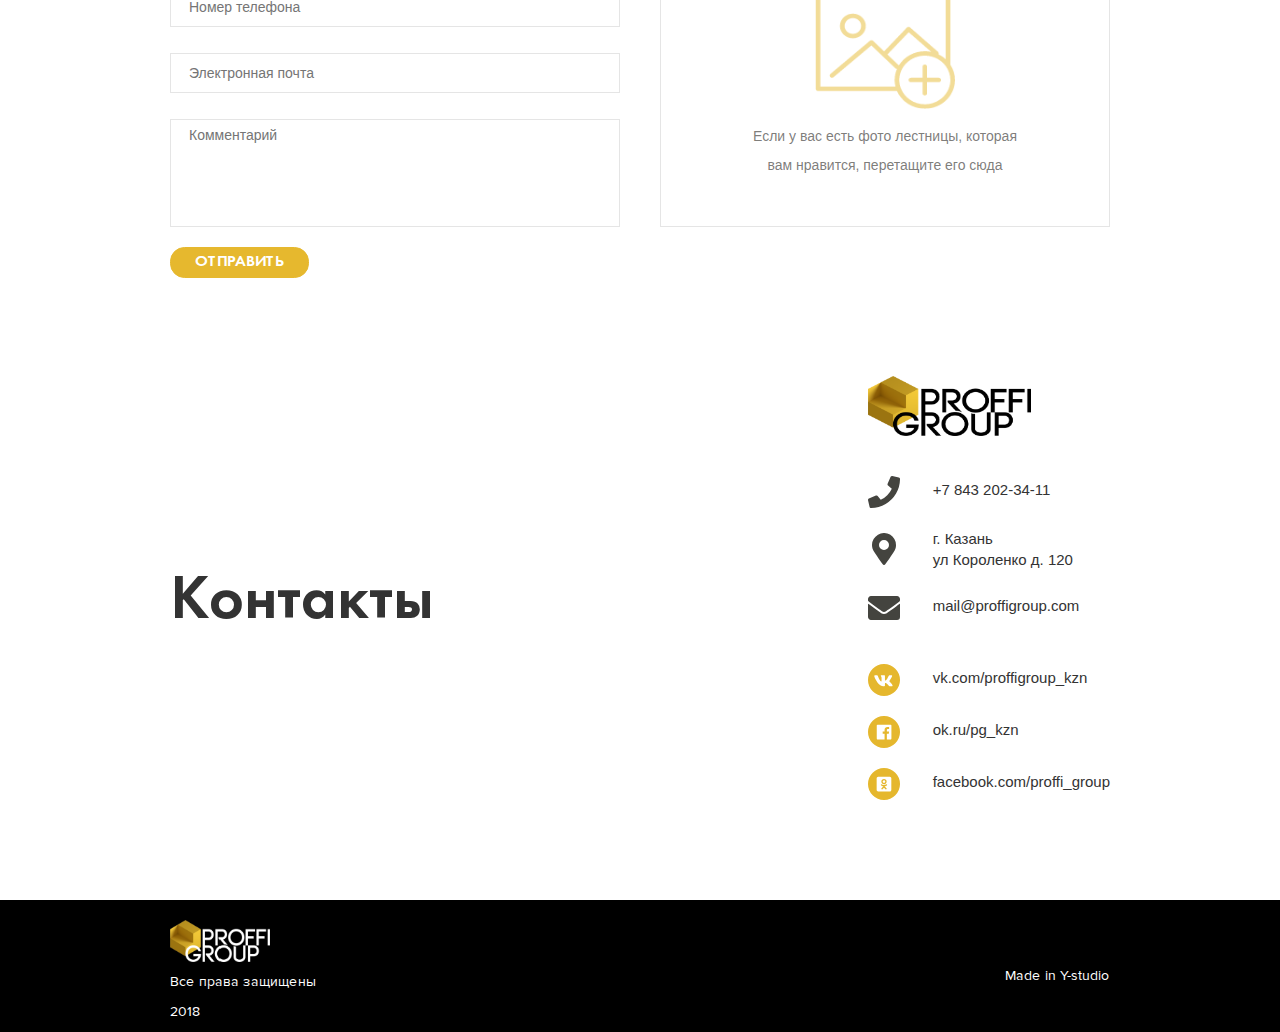
==== commit 0e71f222: "Десктопная версия полностью готова верстка со всеми анимациями" ====
--- a/index2.html
+++ b/index2.html
@@ -19,6 +19,11 @@
 
 </head>
 <body>
+<div id="preloader">
+    <div id="load">
+        <div class="loaderInner"></div>
+    </div>
+</div>
 <nav class="flexible navbar navbar_fixed-top">
     <div class="navbar__item navbar__item_left">
         <img src="img/Logo.png"  class="navbar__image">
@@ -59,6 +64,7 @@
         <a href="tel:+78432023411" class="btn btn_yellow">+7&nbsp;843&nbsp;202-34-11</a>
     </div>
 </nav>
+<div id="load_content">
 <section class="section flexible">
     <div class="section__content">
         <div class="intro">
@@ -382,6 +388,15 @@
                     На этапе разработки дизайн проекта клиент видит дизайн лестницы. Когда все пожелания клиента учтены и выполнены, начинается этап утверждения проекта. Во время процесса подписания договора, клиенту также предоставляется два чек-листа.
                 </span>
             </div>
+        </div>
+    </div>
+</section>
+<section class="section flexible backgrounded-quiz">
+    <div class="section__content">
+        <div class="questions flexible">
+            <span class="question__header">Пройди тест</span>
+            <span class="question__sub-header">и узнай какая лестница тебе подходит</span>
+            <a class="question__btn btn btn_yellow-brd">НАЧАТЬ ТЕСТ</a>
         </div>
     </div>
 </section>
@@ -493,7 +508,6 @@
         </div>
     </div>
 </section>
-
 <section class="quiz">
     <div class="quiz__content flexible">
         <div class="quiz__content-items flexible">
@@ -567,20 +581,21 @@
             </div>
             <div class="quiz__question quiz_finally" hidden="hidden">
                 <span class="quiz__head">Поздравляем, вы собрали лестницу своей мечты! </span>
-                <span class="quiz__description">Оставьте заявку, чтобы наши менеджеры обсудили с вами все детали.<br/>
+                <span class="quiz__description" id="finText">Оставьте заявку, чтобы наши менеджеры обсудили с вами все детали.<br/>
 Если не нашли для себя подходящего варианта свяжитесь и мы поможем!</span>
                 <div class="quiz__select-block">
-                    <input class="quiz__select" placeholder="Ваше имя"/>
-                    <input class="quiz__select" placeholder="Номер телефона"/>
-                </div>
-                <div class="quiz__button-block flexible">
+                    <input class="quiz__select" id="yourName" placeholder="Ваше имя"/>
+                    <input class="quiz__select" id="yourNumber" placeholder="Номер телефона"/>
+                </div>
+                <div class="quiz__button-block flexible" id="btnBlock">
                     <a class="btn btn_yellow-brd quiz__btn quiz__btn_black" data-page="revert" data-cur="finally">Вернутся</a>
-                    <a class="btn btn_yellow quiz__btn" data-page="-1" data-cur="finally">Отправить</a>
-                </div>
-            </div>
-        </div>
-    </div>
-</section>
+                    <a class="btn btn_yellow quiz__btn" data-page="send" data-cur="finally">Отправить</a>
+                </div>
+            </div>
+        </div>
+    </div>
+</section>
+</div>
 
 
 <!-- Core JavaScript Files -->
--- a/css/style2.css
+++ b/css/style2.css
@@ -83,6 +83,20 @@
     -webkit-justify-content: space-between;
 }
 
+#load_content {
+    display:none;
+}
+
+
+.loaderInner {
+    background:#ffffff url(../img/spinner.gif) center center no-repeat;
+    height: 60px;
+    left: 50%;
+    margin: -50px 0 0 -50px;
+    position: absolute;
+    top: 50%;
+    width: 60px;
+}
 /*  navbar */
 
 .navbar {
@@ -367,6 +381,7 @@
     font-size: 7.2rem;
     font-weight: 400;
     margin-left: -3px;
+    margin-top: 5rem;
 }
 
 .projects__sub-header {
@@ -1073,7 +1088,7 @@
 .feedback__header {
     font-size: 6.2rem;
     width:23.28rem;
-    margin-top: 10.8rem;;
+    margin-top: 4.8rem;
     line-height: 0.9;
     font-family: 'FuturaDemiC', sans-serif;
     display:block;
@@ -1269,6 +1284,39 @@
 .quiz__btn_black:hover {
     color:#000;
 }
+
+.questions {
+    min-height: 60rem;
+    flex-direction: column;
+    justify-content: flex-start;
+}
+
+
+.question__header {
+    font-size: 6.2rem;
+    margin-top: 10.8rem;;
+    line-height: 0.9;
+    font-family: 'FuturaDemiC', sans-serif;
+    display:block;
+}
+
+.question__sub-header {
+    display: block;
+    font-size: 1.8rem;
+    margin-top: 2rem;
+    line-height: 1.5;
+}
+.question__btn {
+    margin-top: 4rem;
+    color:#000;
+    padding: 0.5rem 3rem;
+    font-size: 1.6rem;
+}
+
+.question__btn:hover {
+    color:#000;
+}
+
 /*  footer */
 .footer{
     width:100%;
@@ -1369,6 +1417,13 @@
     background-repeat: no-repeat;
 }
 
+.backgrounded-quiz {
+    background-image: url(../img/quiz/bg_pic.png);
+    background-size: 100%;
+    background-repeat: no-repeat;
+    background-position-x: 50%;
+}
+
 .wood {
     position: absolute;
     right: 0;
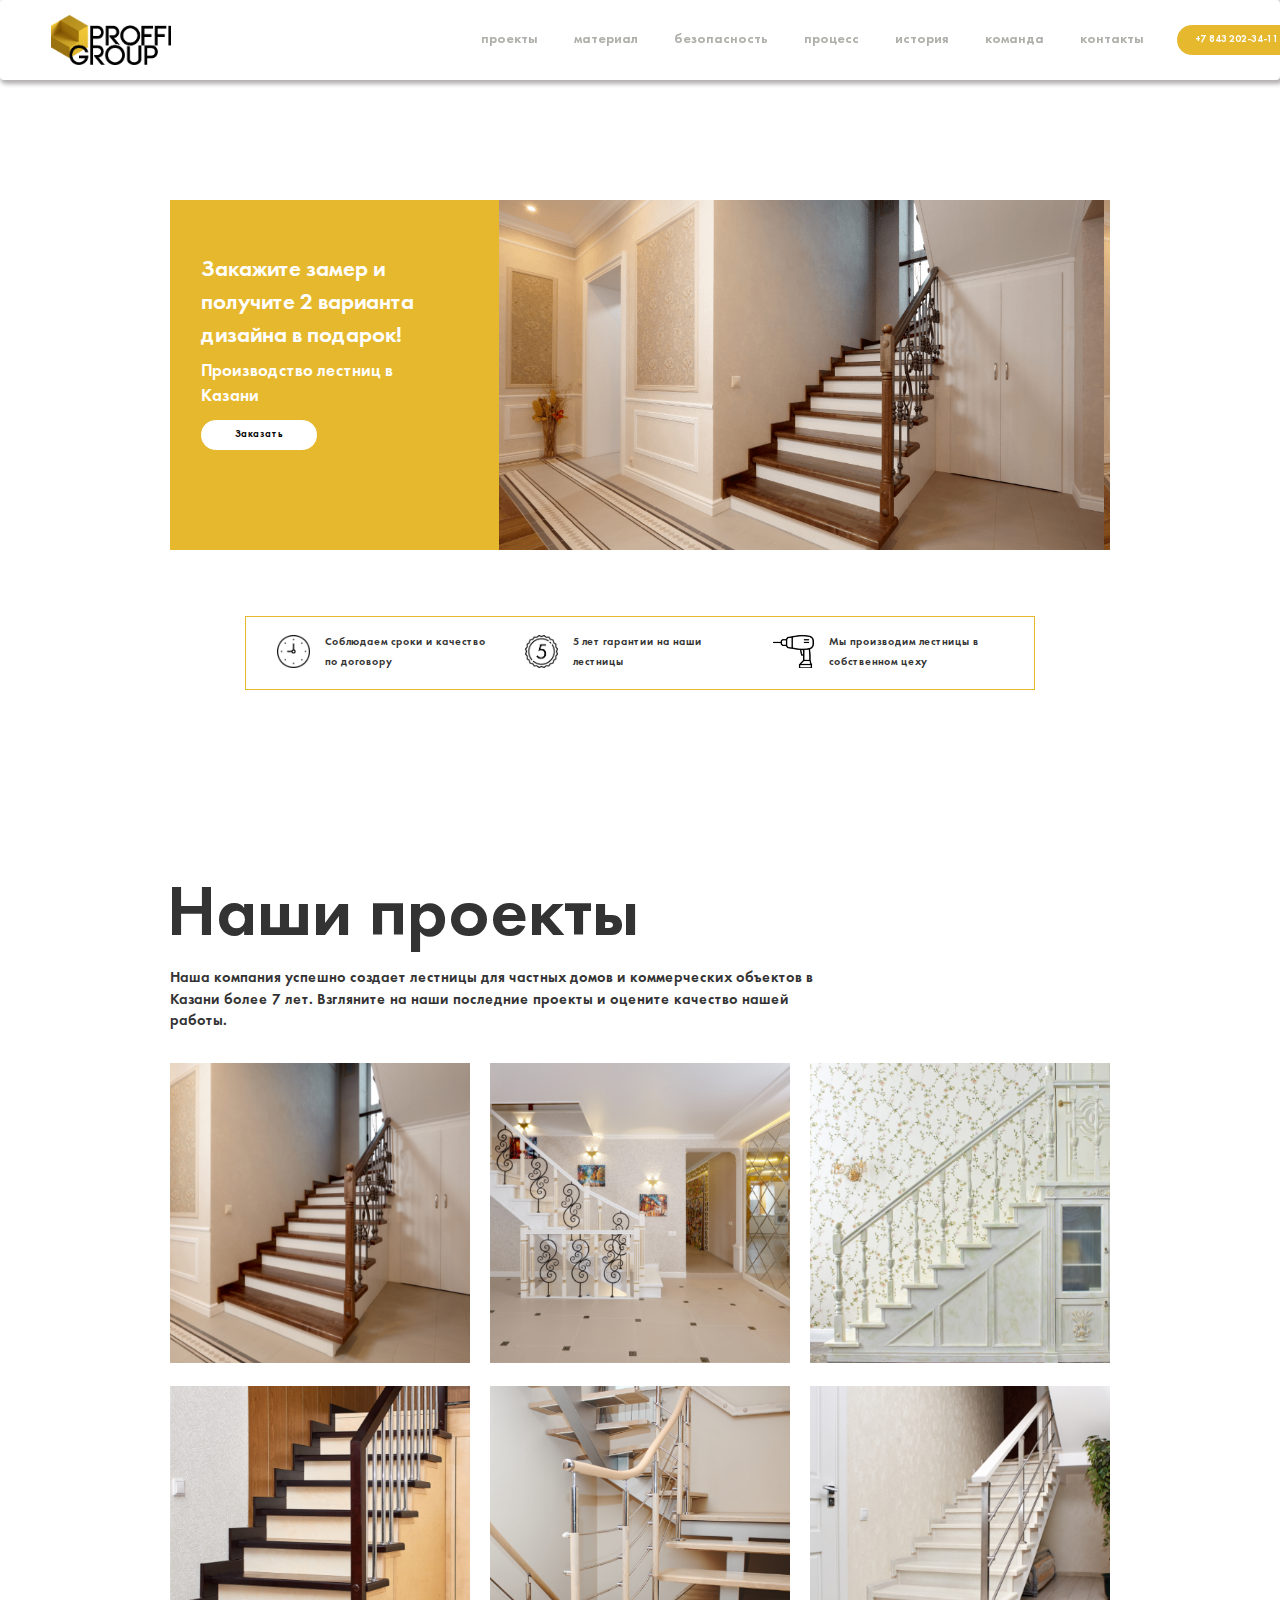
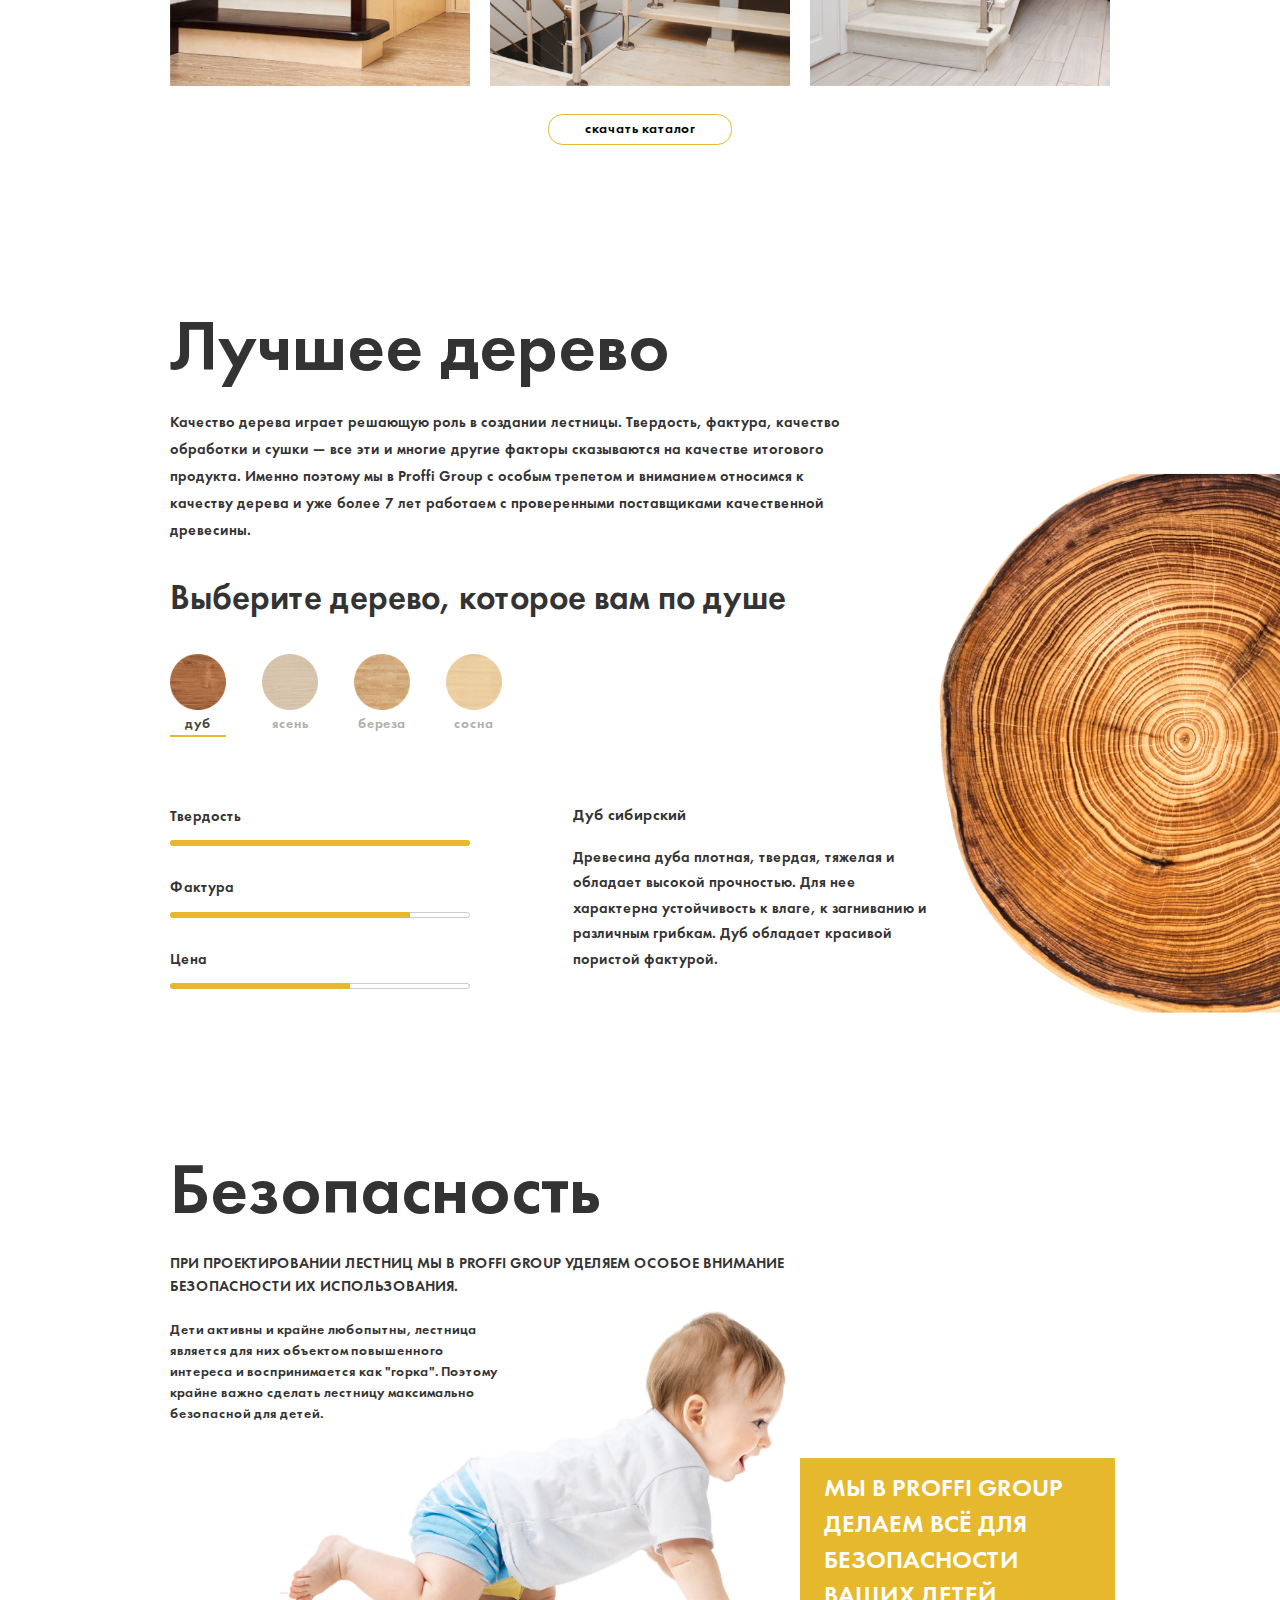
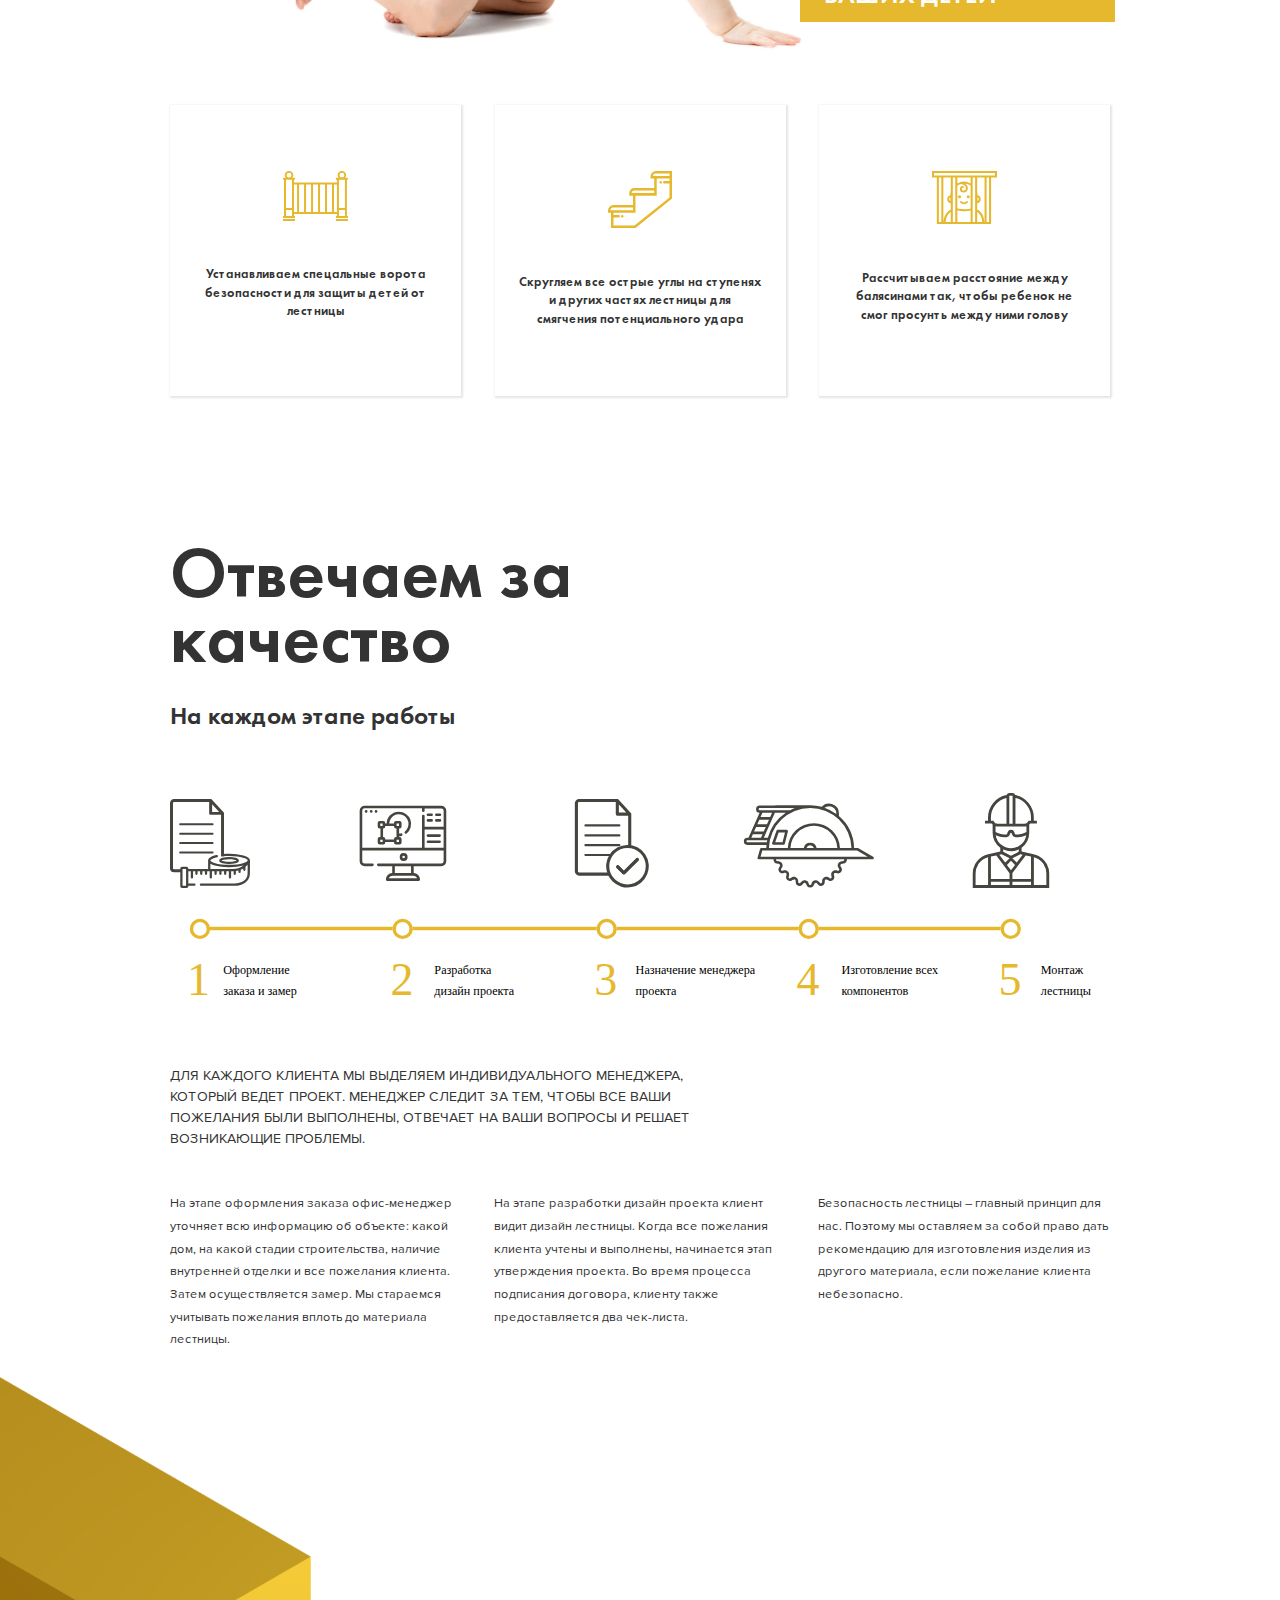
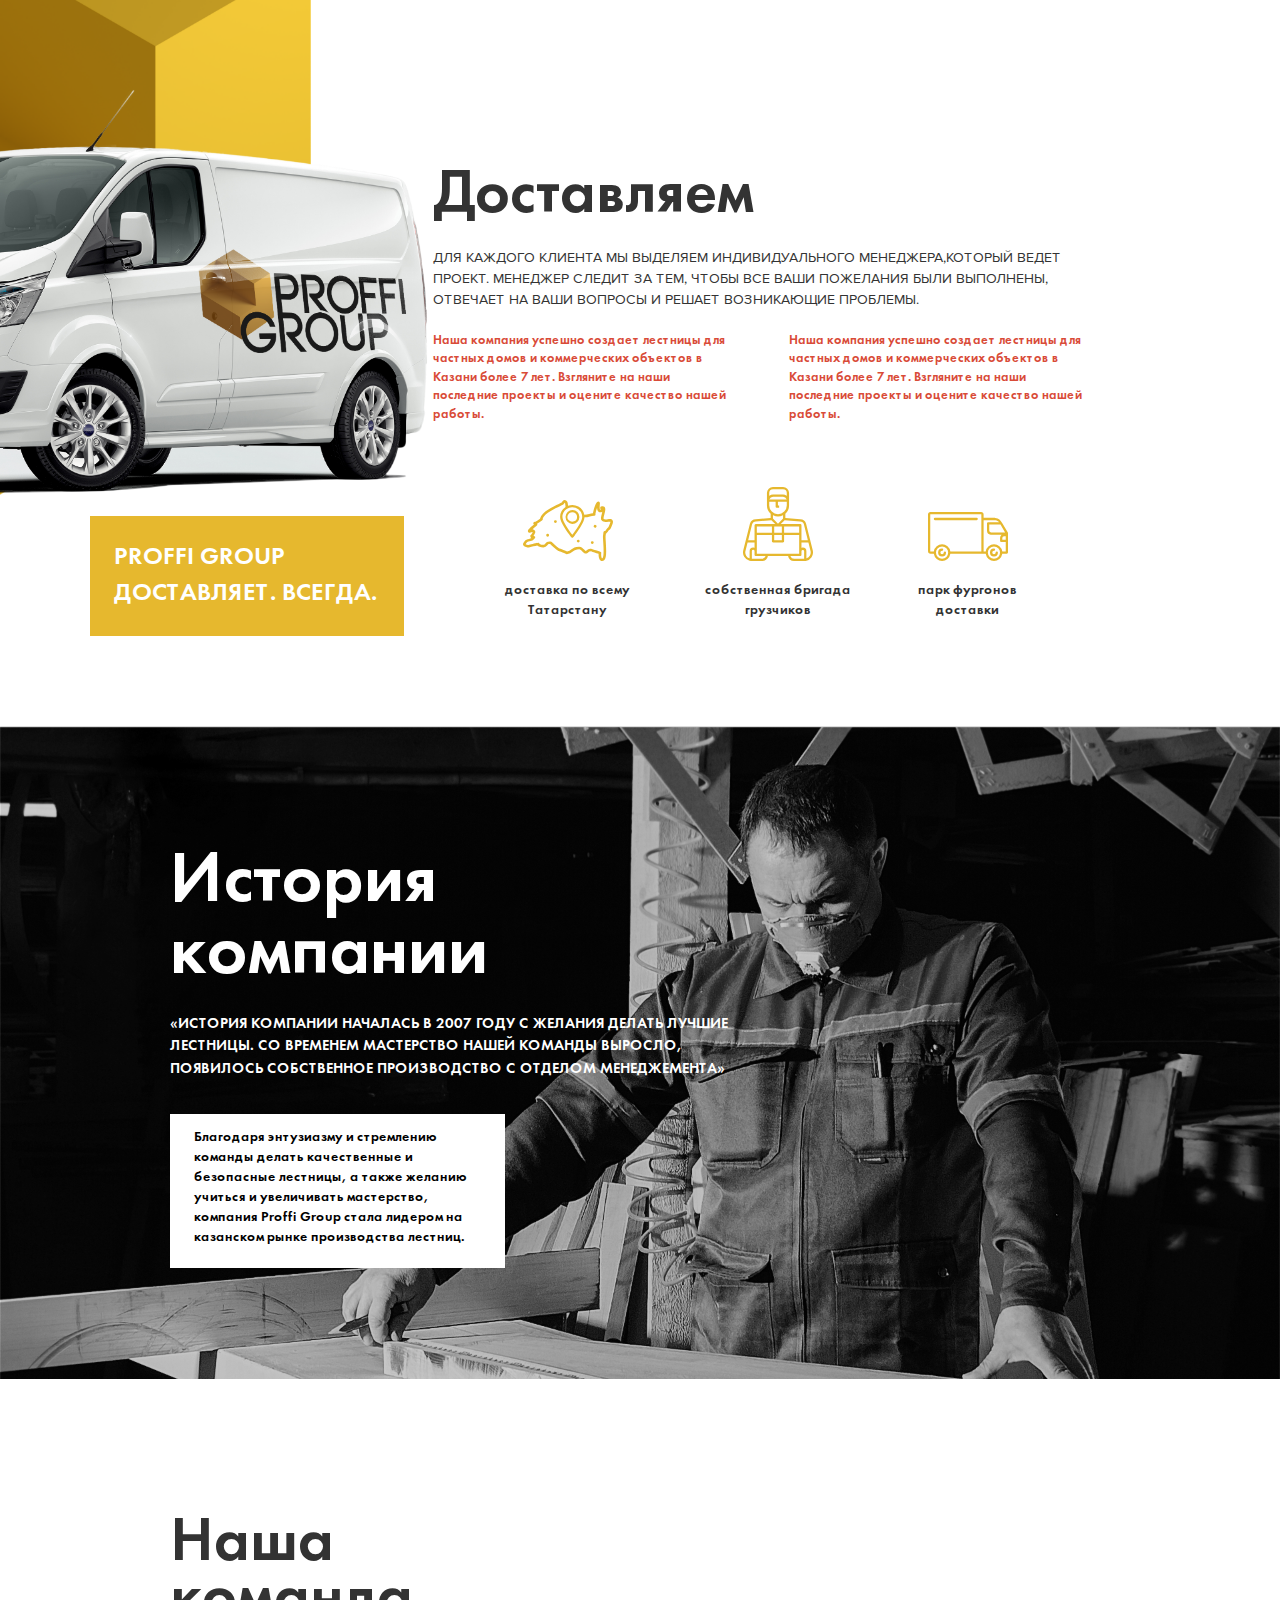
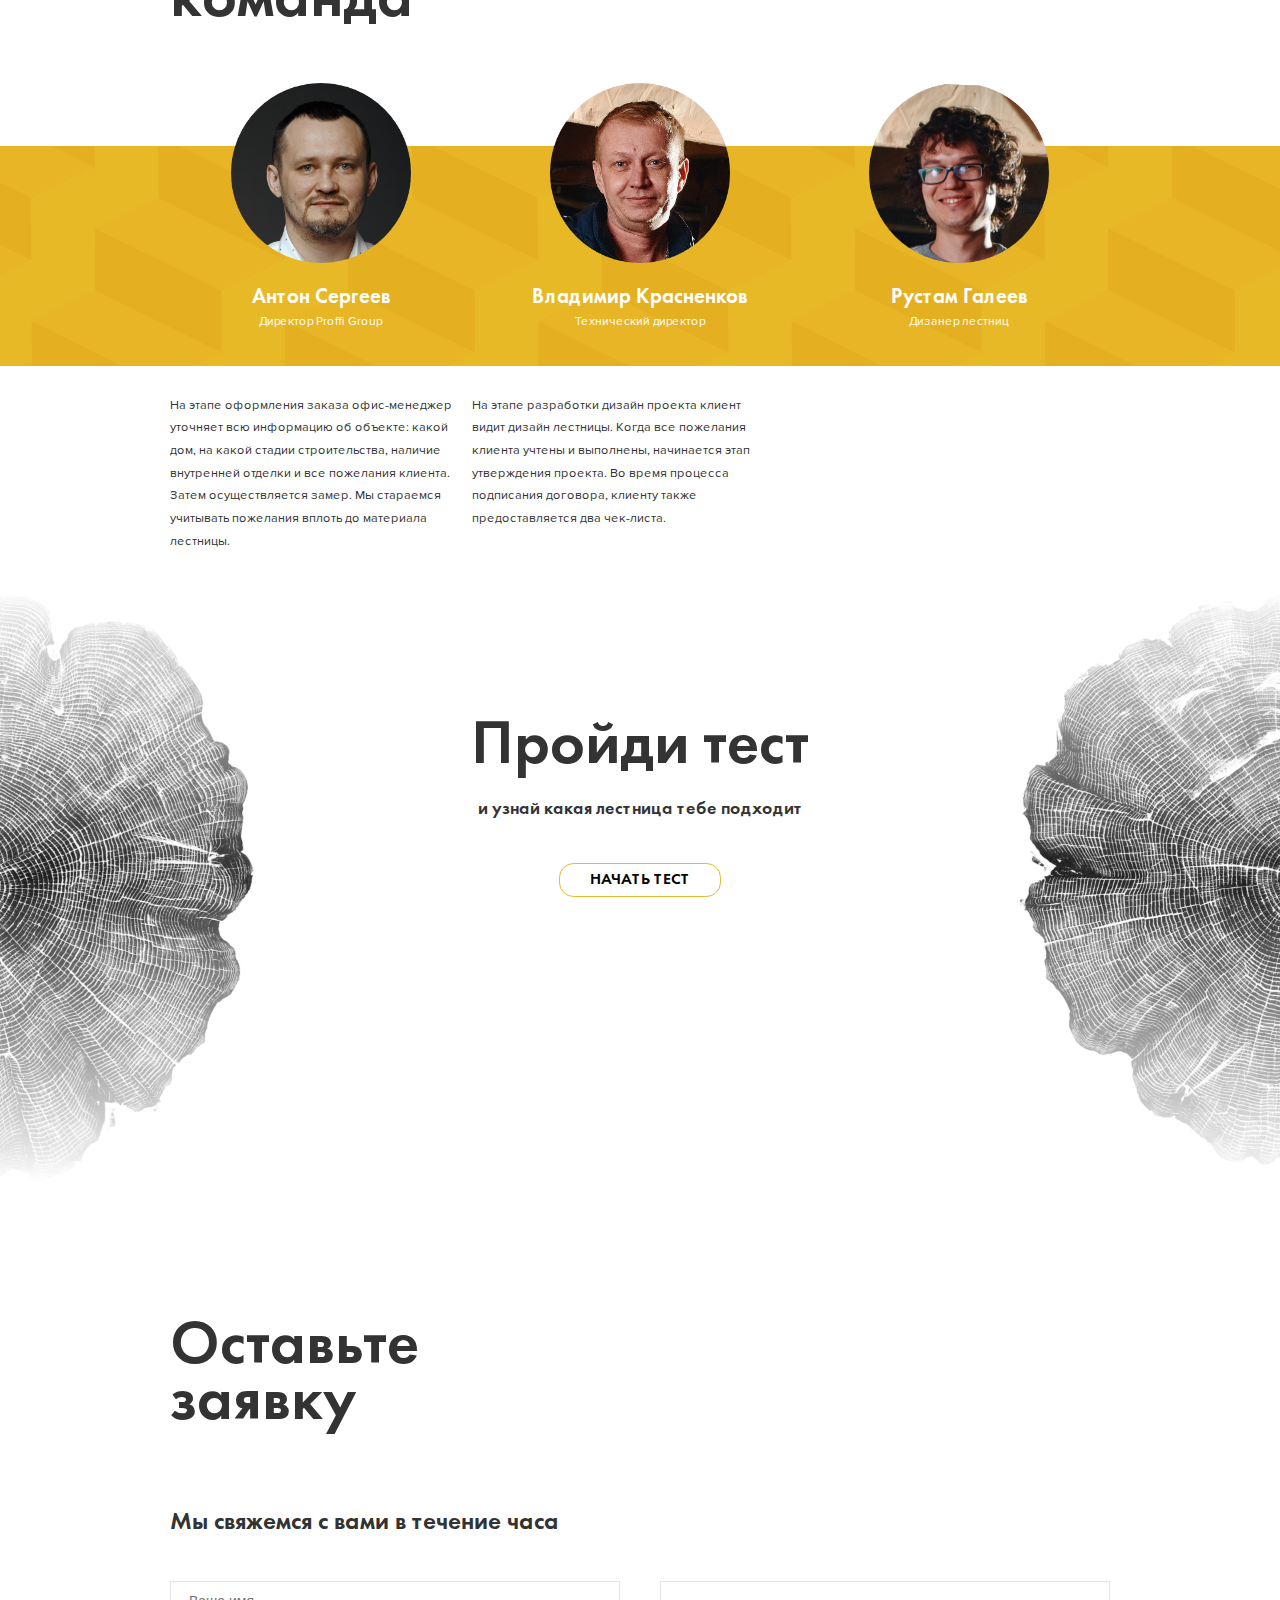
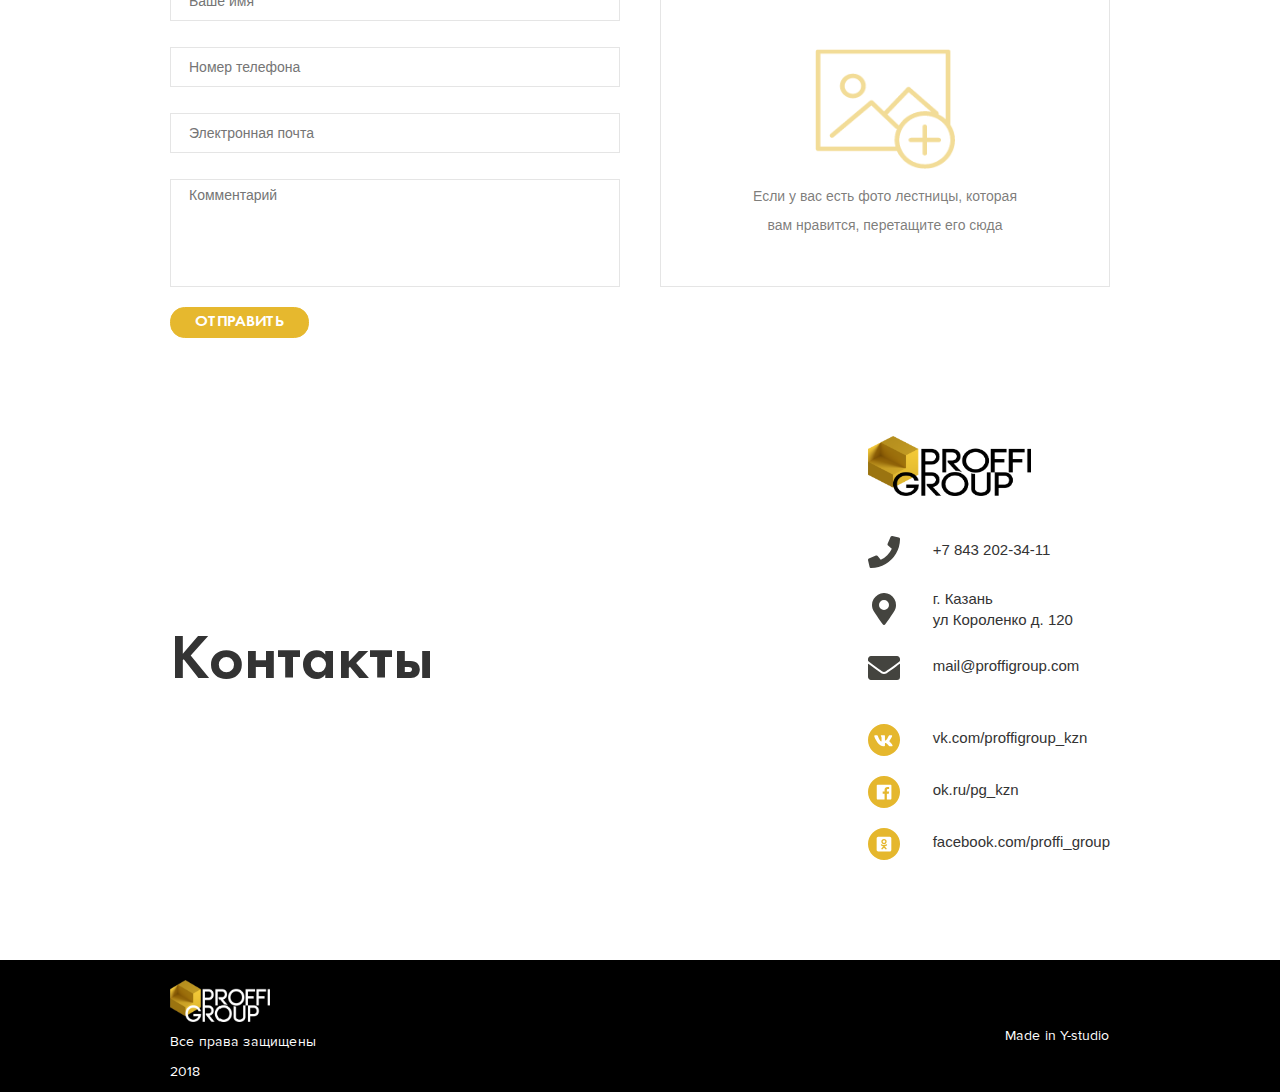
==== commit 8aaac832: "Готов первый мобильный экран" ====
--- a/index2.html
+++ b/index2.html
@@ -8,6 +8,9 @@
 
     <title>Proffi Group</title>
 
+    <script src="js/jquery.min.js"></script>
+    <script src="js/preloader.js"></script>
+
     <!-- Bootstrap Core CSS -->
     <link href="css/bootstrap.min.css" rel="stylesheet" type="text/css">
 
@@ -16,6 +19,7 @@
     <link href="css/animate.css" rel="stylesheet" />
     <!-- Squad theme CSS -->
     <link href="css/style2.css" rel="stylesheet">
+    <link href="css/style_mobile.css" rel="stylesheet">
 
 </head>
 <body>
@@ -24,7 +28,7 @@
         <div class="loaderInner"></div>
     </div>
 </div>
-<nav class="flexible navbar navbar_fixed-top">
+<nav class="flexible navbar navbar_fixed-top navbar_desktop">
     <div class="navbar__item navbar__item_left">
         <img src="img/Logo.png"  class="navbar__image">
     </div>
@@ -67,6 +71,22 @@
 <div id="load_content">
 <section class="section flexible">
     <div class="section__content">
+        <div class="intro_mobile flexible">
+            <img src="img/Logo.png"  class="intro__img-mobile">
+            <span class="intro__sub-header-mobile">
+                производство лестниц в Казани
+            </span>
+            <span class="intro__header-mobile">
+                Закажите замер и получите 2 варианта дизайна в подарок!
+            </span>
+            <a class="intro__button_mobile btn btn_yellow">ДАЙТЕ ДВЕ</a>
+            <a class="intro__button_mobile intro__button_mobile-last btn btn_yellow-brd">ЗАЯВКА</a>
+            <a href="#skills"><img src="img/intro/shewron.png"  class="intro__shewron-mobile"></a>
+        </div>
+    </div>
+</section>
+<section class="section flexible" id="skills">
+    <div class="section__content">
         <div class="intro">
             <span class="intro__text-block intro__text-block_head">
                 Закажите замер и получите 2 варианта дизайна в подарок!
@@ -599,7 +619,7 @@
 
 
 <!-- Core JavaScript Files -->
-<script src="js/jquery.min.js"></script>
+
 <script src="js/bootstrap.min.js"></script>
 <script src="js/jquery.easing.min.js"></script>
 <script src="js/jquery.scrollTo.js"></script>
--- a/css/style2.css
+++ b/css/style2.css
@@ -327,6 +327,55 @@
     padding: 0.72rem 3.3rem;
 }
 
+.intro_mobile {
+    display:none;
+    flex-direction: column;
+    justify-content: center;
+    -webkit-box-pack: center;
+    -webkit-justify-content: center;
+    height:100vh;
+
+}
+
+.intro__header-mobile {
+    display: block;
+    font-size: 2.3rem;
+    font-weight: 600;
+    width: 70%;
+    text-align: center;
+    margin-top: 6rem;
+}
+
+.intro__sub-header-mobile {
+    display: block;
+    font-family: 'Proxima Nova Rg', sans-serif;
+    font-size: 2.3rem;
+    width: 70%;
+    text-align: center;
+    margin-top: 2rem;
+}
+
+.intro__img-mobile {
+    width: 30rem;
+}
+
+.intro__button_mobile {
+    font-size: 2rem;
+    margin-top: 4rem;
+    width: 80%;
+    border-radius: 20px;
+}
+
+.intro__button_mobile-last {
+    width: 70%;
+    color:#000;
+    margin-top: 2rem;
+}
+
+.intro__shewron-mobile {
+    width:5rem;
+    margin-top: 6rem;
+}
 /* skills*/
 .skills {
     width: 84%;
--- a/css/style_mobile.css
+++ b/css/style_mobile.css
@@ -0,0 +1,31 @@
+/* media queries */
+@media (max-width:767px) {
+
+    .loaderInner {
+        left:55%;
+    }
+
+    .navbar_desktop {
+        display: none;
+    }
+
+    .section,
+    .section:first-child {
+        padding:0;
+    }
+
+    .section__content {
+        width:90%;
+    }
+
+    /*intro*/
+    .intro {
+        display:none;
+    }
+
+    .intro_mobile {
+        display:flex;
+    }
+
+
+}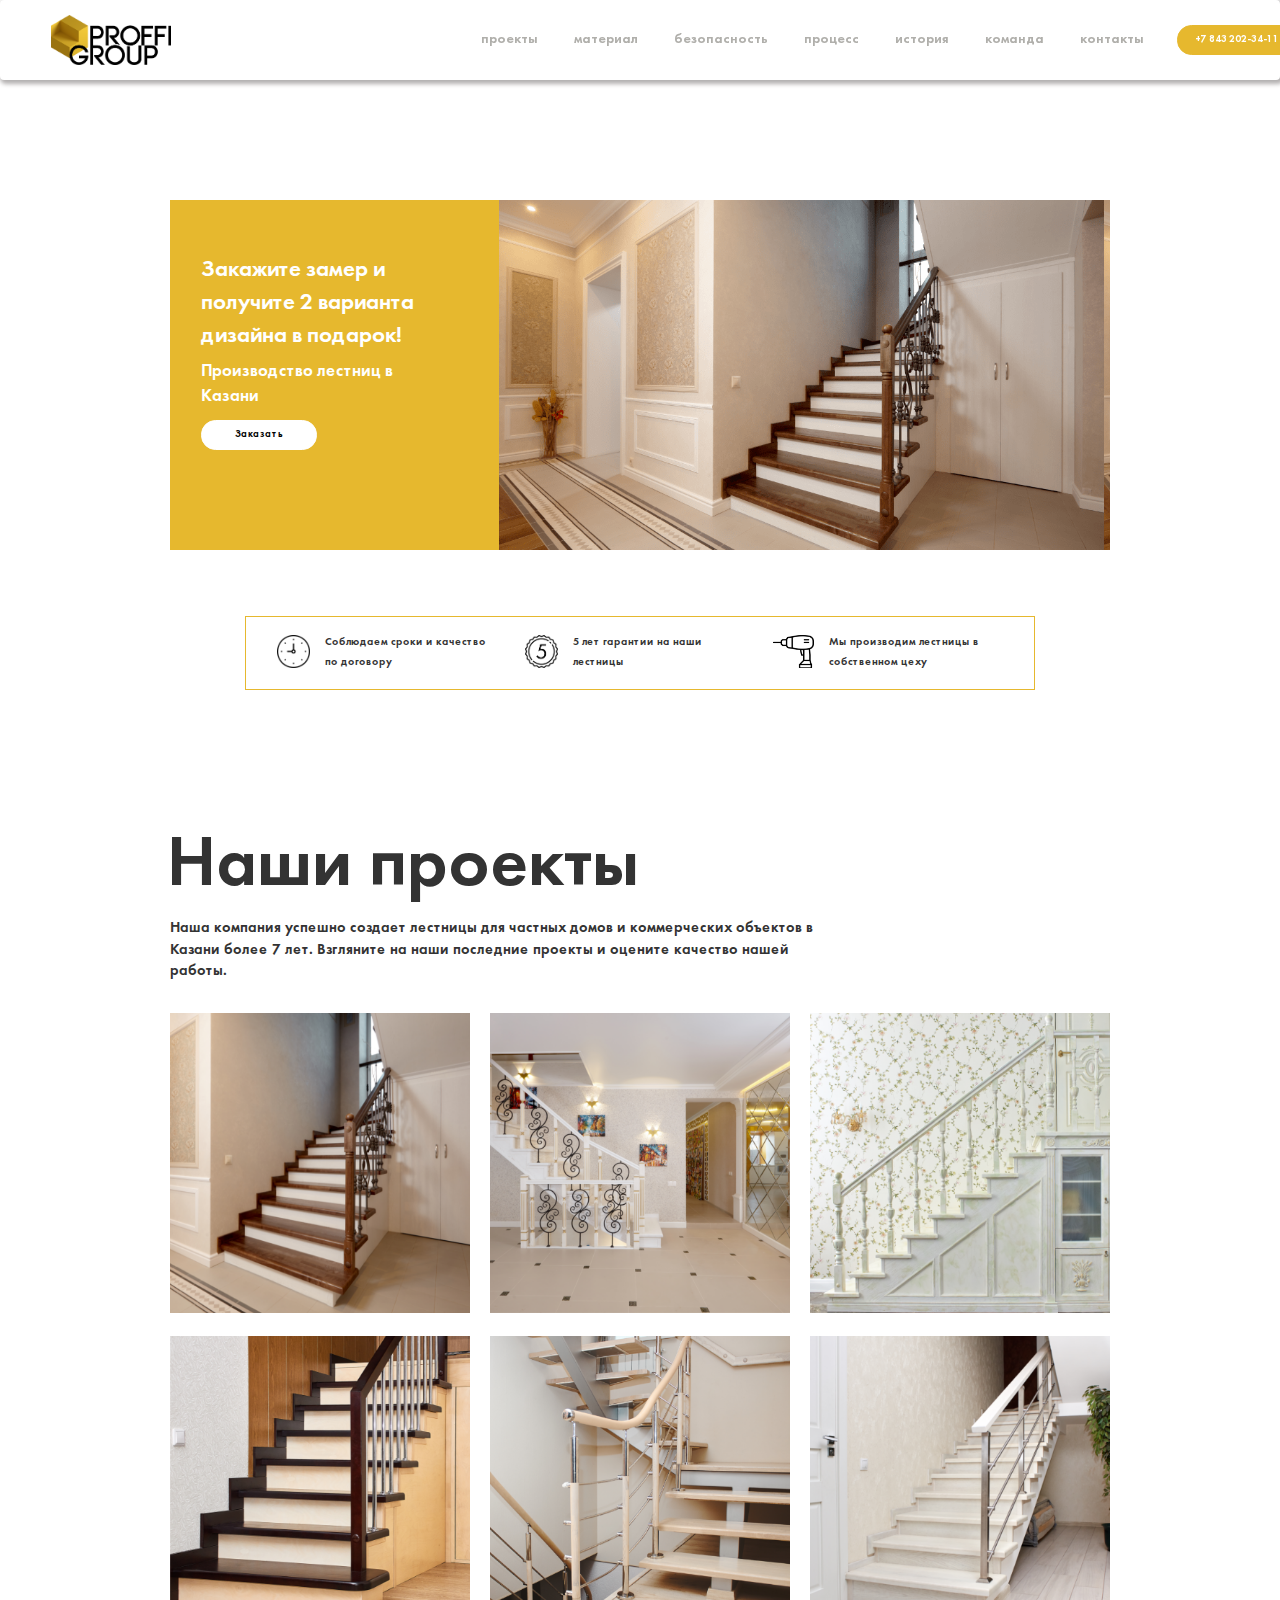
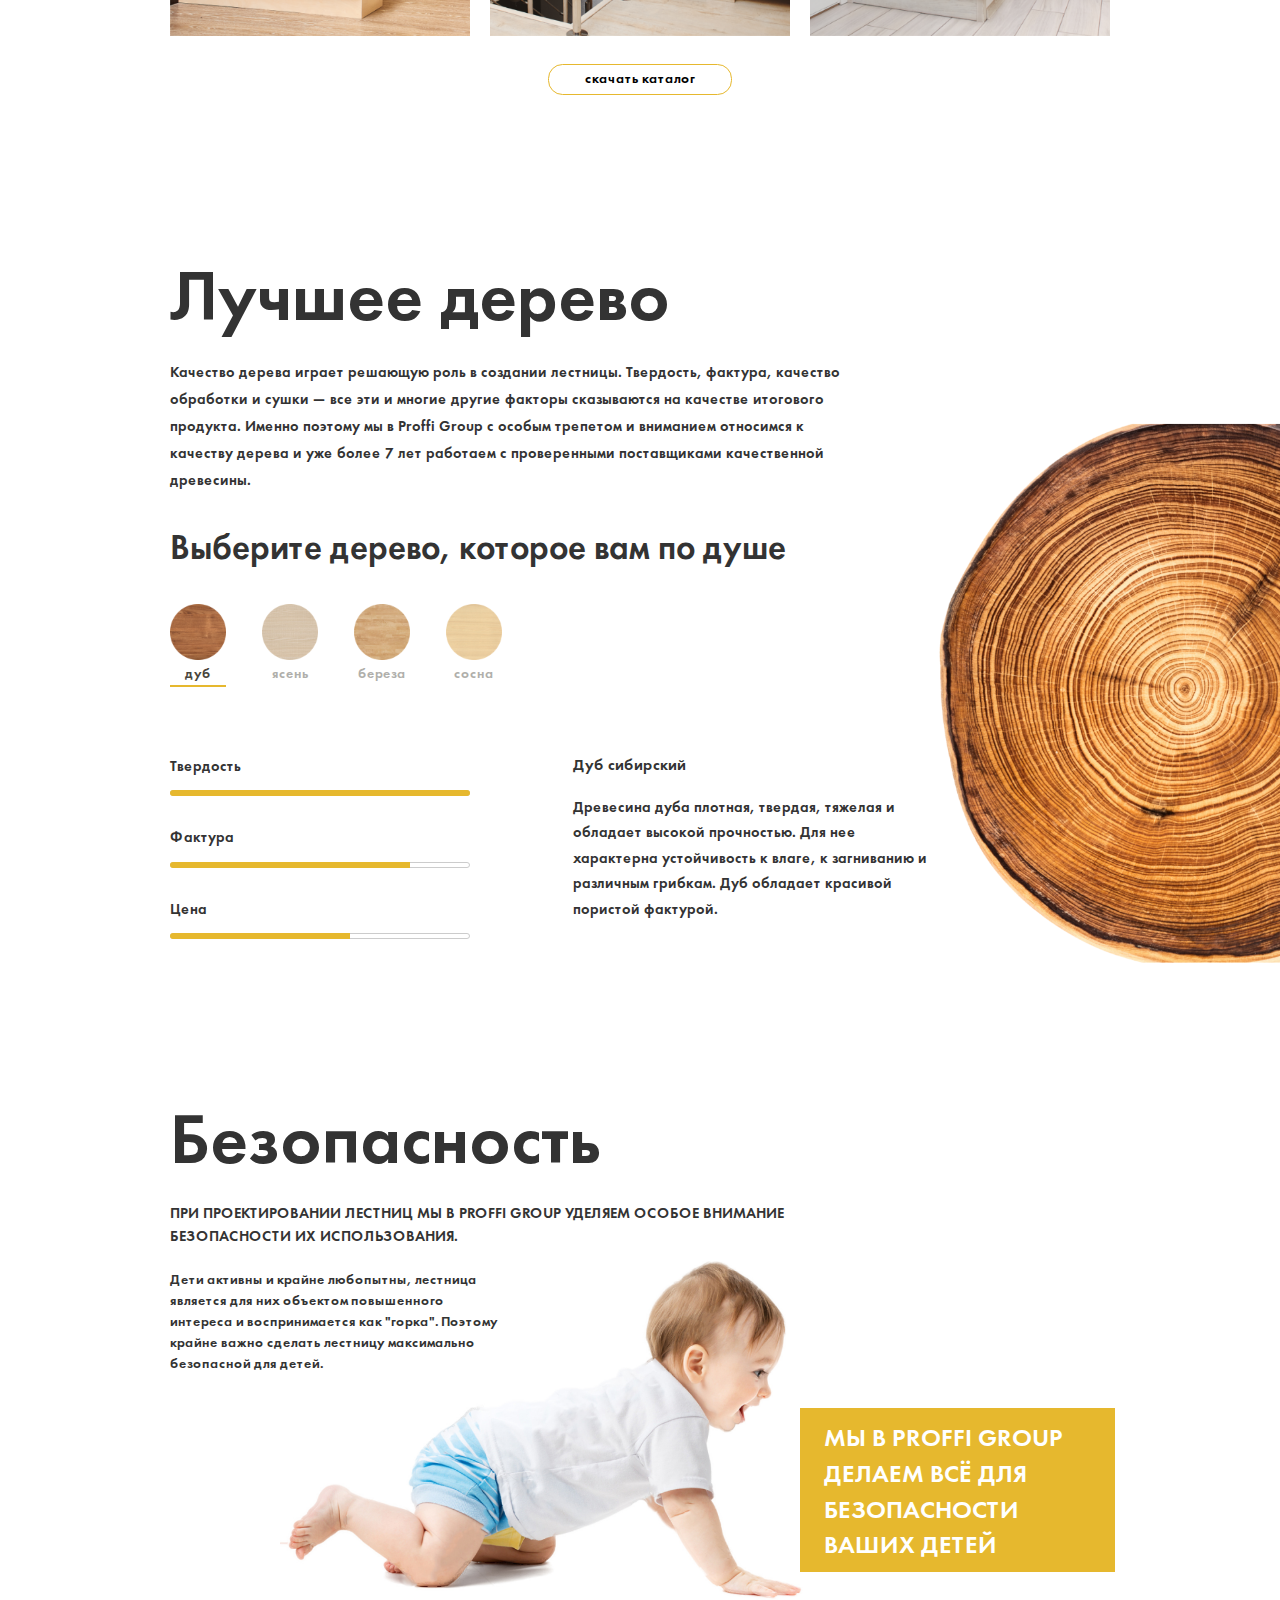
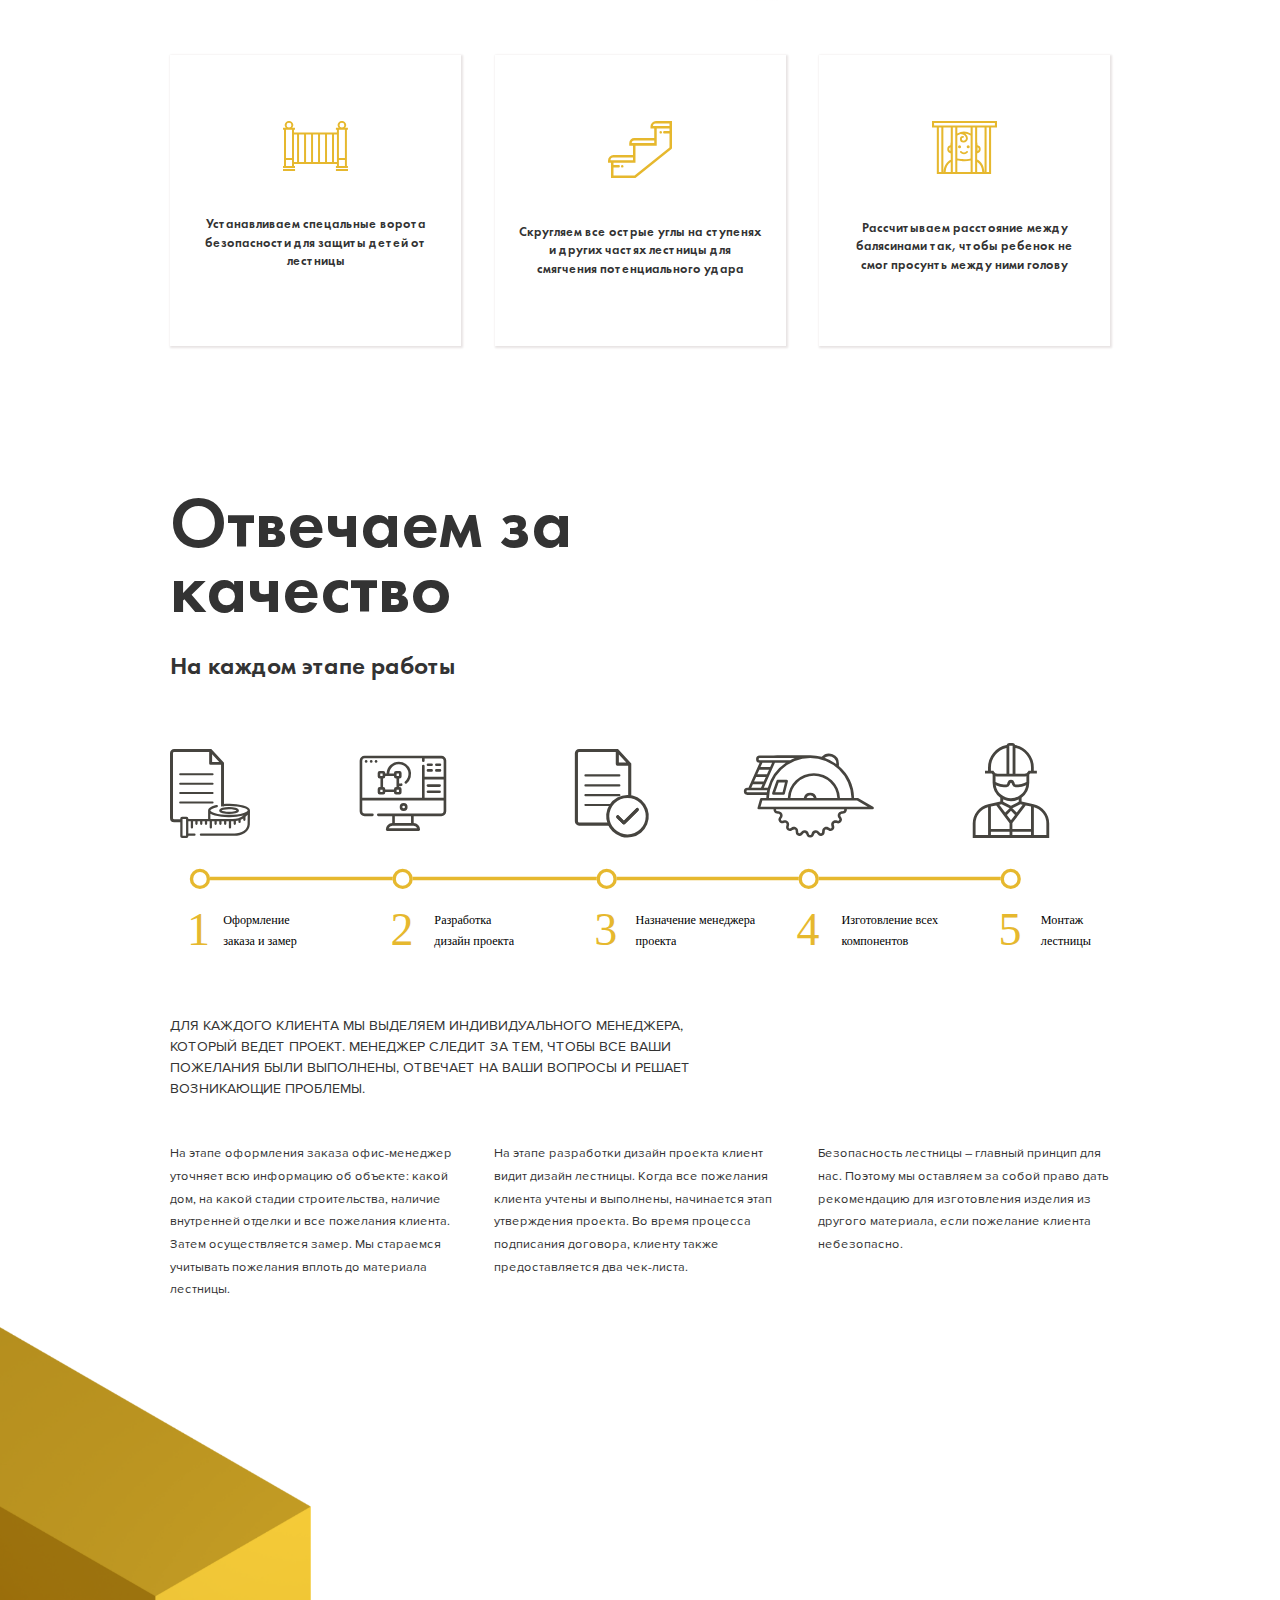
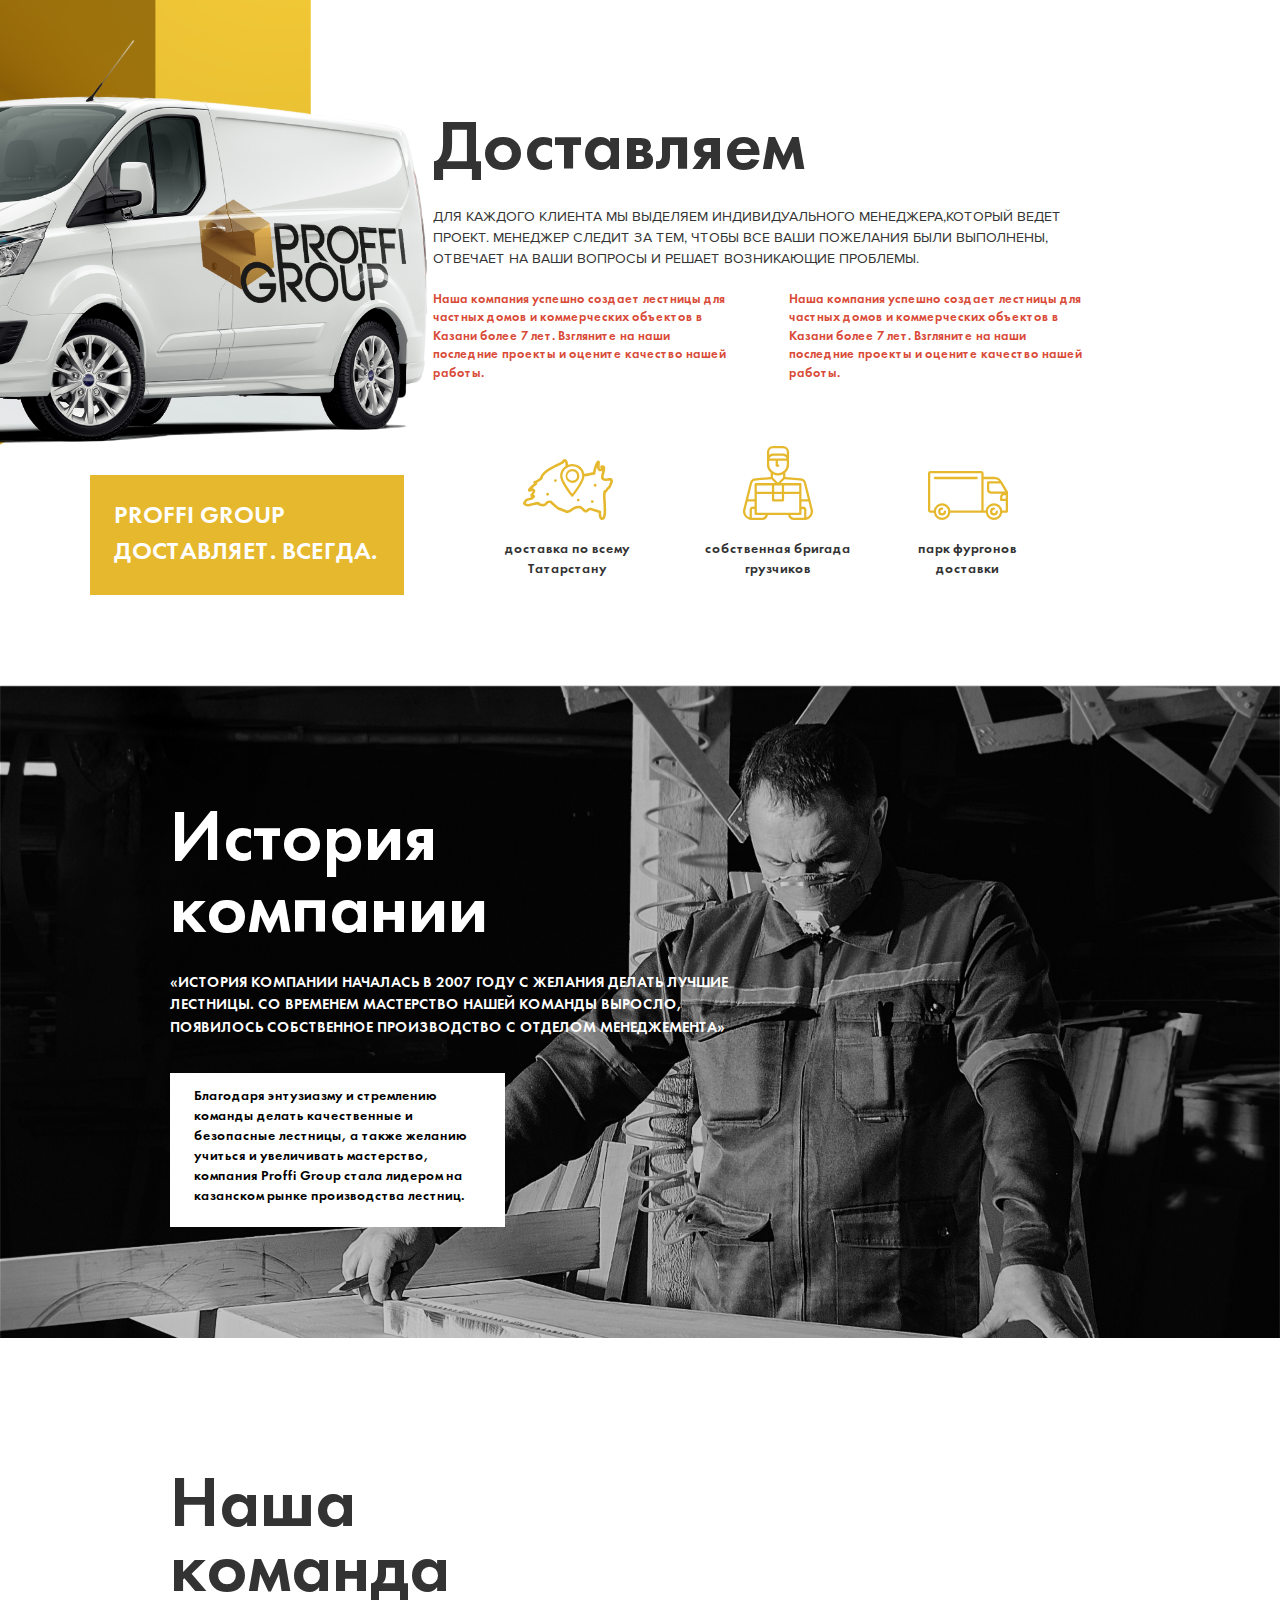
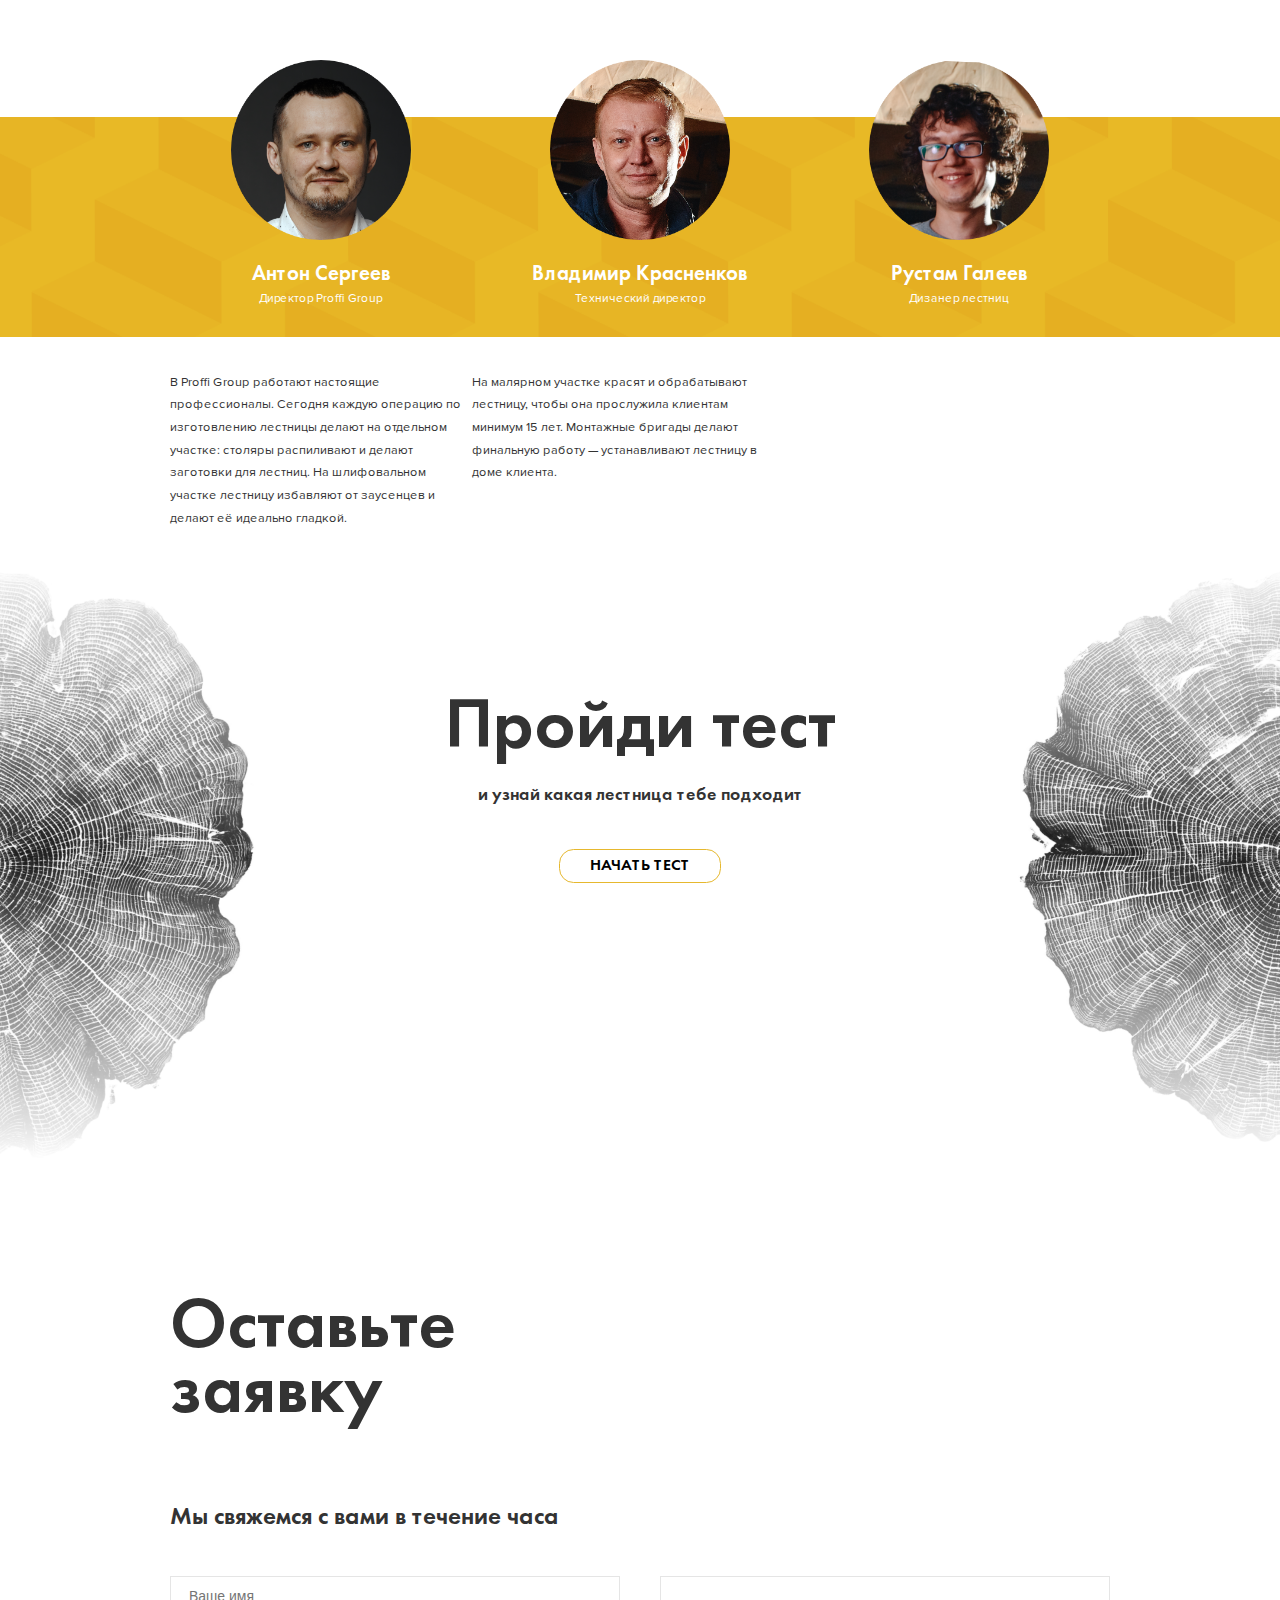
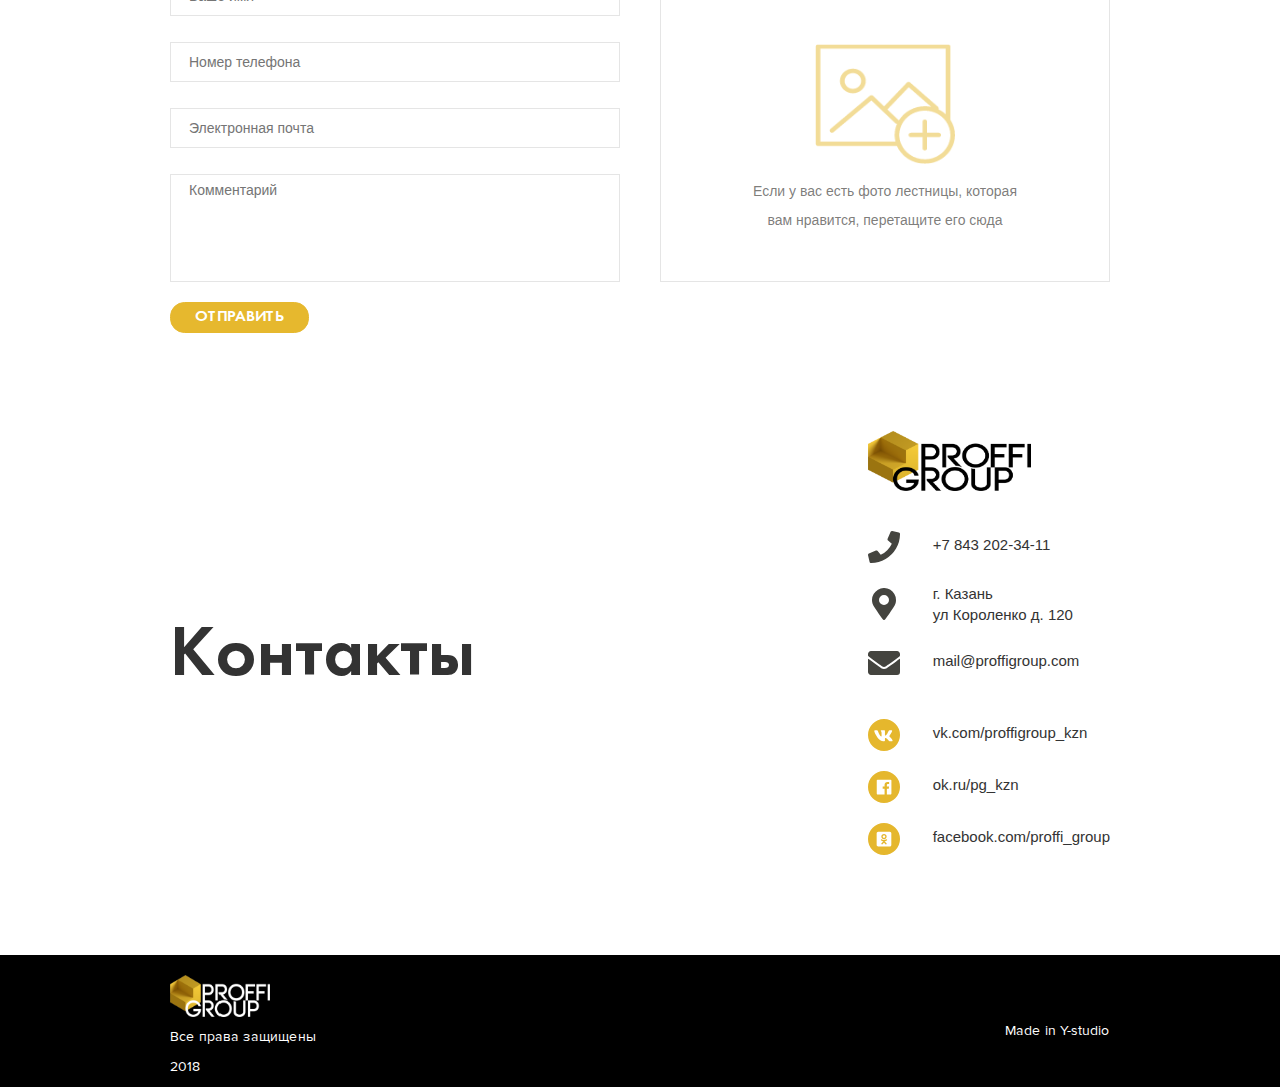
==== commit c9d9a99f: "Готова мобильная верстка кроме меню" ====
--- a/index2.html
+++ b/index2.html
@@ -98,6 +98,9 @@
             <div class="intro__image-block"></div>
         </div>
         <div class="skills flexible">
+            <span class="skills__header">
+                Почему вам стоит с нами работать
+            </span>
             <div class="skills__item">
                 <div class="skills__icon icon-time"></div>
                 <span class="skills_text">
@@ -124,7 +127,7 @@
     <div class="section__content">
         <div class="projects">
             <div class="project__text-block">
-                <span class="projects__header">Наши проекты</span>
+                <span class="projects__header header">Наши проекты</span>
                 <span class="projects__sub-header">Наша компания успешно создает лестницы для частных домов и коммерческих объектов в Казани более 7 лет. Взгляните на наши последние проекты и оцените качество нашей работы.</span>
             </div>
             <div class="projects__preview">
@@ -184,7 +187,7 @@
 <section class="section section_relative flexible" id="materials">
     <div class="section__content">
         <div class="materials flexible">
-            <span class="materials__header">Лучшее дерево</span>
+            <span class="materials__header header">Лучшее дерево</span>
             <span class="materials__sub-header">
                 Качество дерева играет решающую роль в создании лестницы. Твердость, фактура, качество обработки и сушки — все эти и многие другие факторы сказываются на качестве итогового продукта.
                 Именно поэтому мы в Proffi Group с особым трепетом и вниманием относимся к качеству дерева и уже более 7 лет работаем с проверенными поставщиками качественной древесины.
@@ -242,13 +245,13 @@
     </div>
     <div class="wood"></div>
 </section>
-<section class="section flexible" id="safety">
+<section class="section section_relative flexible" id="safety">
     <div class="section__content">
         <div class="safety">
-            <span class="safety__header">Безопасность</span>
+            <span class="safety__header header">Безопасность</span>
             <span class="safety__sub-header">
-                ПРИ ПРОЕКТИРОВАНИИ ЛЕСТНИЦ МЫ В PROFFI GROUP УДЕЛЯЕМ
-                ОСОБОЕ ВНИМАНИЕ БЕЗОПАСНОСТИ ИХ ИСПОЛЬЗОВАНИЯ.
+                При проектировании лестниц мы в PROFFI GROUP уделяем особое
+                внимание безопасности их использования.
             </span>
             <span class="safety__description">
                 Дети активны и крайне любопытны, лестница является для них объектом повышенного интереса и воспринимается как "горка".
@@ -284,19 +287,20 @@
             </div>
         </div>
     </div>
+    <div class="safety__child"></div>
 </section>
 <section class="section section_not-margin-btm flexible" id="workflow">
     <div class="section__content">
         <div class="workflow">
-            <span class="workflow__header">Отвечаем за качество</span>
+            <span class="workflow__header header">Отвечаем за качество</span>
             <span class="workflow__sub-header">На каждом этапе работы</span>
-            <div class="workflow__quality">
-            </div>
+            <div class="workflow__quality"></div>
             <span class="workflow__description">
-                ДЛЯ КАЖДОГО КЛИЕНТА МЫ ВЫДЕЛЯЕМ ИНДИВИДУАЛЬНОГО МЕНЕДЖЕРА, КОТОРЫЙ ВЕДЕТ ПРОЕКТ.
-                МЕНЕДЖЕР СЛЕДИТ ЗА ТЕМ, ЧТОБЫ ВСЕ ВАШИ ПОЖЕЛАНИЯ БЫЛИ ВЫПОЛНЕНЫ,
-                ОТВЕЧАЕТ НА ВАШИ ВОПРОСЫ И РЕШАЕТ ВОЗНИКАЮЩИЕ ПРОБЛЕМЫ.
-            </span>
+                Для каждого клиента мы выделяем индивидуального менеджера, который ведет проект.
+                Менеджер следит за тем, чтобы все ваши пожелания были выполнены,
+                отвечает на ваши вопросы и решает возникающие проблемы.
+            </span>
+            <div class="workflow__quality_mobile"></div>
             <div class="workflow__orders flexible">
                 <span class="workflow__order">
                     На этапе оформления заказа офис-менеджер уточняет всю информацию об объекте: какой дом, на какой стадии строительства, наличие внутренней отделки и все пожелания клиента. Затем осуществляется замер. Мы стараемся учитывать пожелания вплоть до материала лестницы.
@@ -315,21 +319,27 @@
     <div class="section__content_long">
         <div class="section__content">
             <div class="logistic">
-            <span class="logistic__header">
-                Доставляем
-            </span>
+                <span class="logistic__header header">
+                    Доставляем
+                </span>
                 <span class="logistic__sub-header">
-                ДЛЯ КАЖДОГО КЛИЕНТА МЫ ВЫДЕЛЯЕМ ИНДИВИДУАЛЬНОГО МЕНЕДЖЕРА,КОТОРЫЙ ВЕДЕТ ПРОЕКТ.
-                МЕНЕДЖЕР СЛЕДИТ ЗА ТЕМ, ЧТОБЫ ВСЕ ВАШИ ПОЖЕЛАНИЯ БЫЛИ ВЫПОЛНЕНЫ,
-                ОТВЕЧАЕТ НА ВАШИ ВОПРОСЫ И РЕШАЕТ ВОЗНИКАЮЩИЕ ПРОБЛЕМЫ.
-            </span>
+                    ДЛЯ КАЖДОГО КЛИЕНТА МЫ ВЫДЕЛЯЕМ ИНДИВИДУАЛЬНОГО МЕНЕДЖЕРА,КОТОРЫЙ ВЕДЕТ ПРОЕКТ.
+                    МЕНЕДЖЕР СЛЕДИТ ЗА ТЕМ, ЧТОБЫ ВСЕ ВАШИ ПОЖЕЛАНИЯ БЫЛИ ВЫПОЛНЕНЫ,
+                    ОТВЕЧАЕТ НА ВАШИ ВОПРОСЫ И РЕШАЕТ ВОЗНИКАЮЩИЕ ПРОБЛЕМЫ.
+                </span>
+                <span class="logistic__header_mobile header">
+                    Proffi Group — всегда доставляет.
+                </span>
+                <span class="logistic__sub-header_mobile">
+                    Поскольку в Proffi Group особое внимание уделяется контролю качества на всех этапах работы. мы осуществляем доставку всех необходимых материалов и комплектующих самостоятельно.
+                </span>
                 <div class="logistic__description-block flexible">
-                <span class="logistic__description-item">
-                    Наша компания успешно создает лестницы для частных домов и коммерческих объектов в Казани более 7 лет. Взгляните на наши последние проекты и оцените качество нашей работы.
-                </span>
                     <span class="logistic__description-item">
-                    Наша компания успешно создает лестницы для частных домов и коммерческих объектов в Казани более 7 лет. Взгляните на наши последние проекты и оцените качество нашей работы.
-                </span>
+                        Наша компания успешно создает лестницы для частных домов и коммерческих объектов в Казани более 7 лет. Взгляните на наши последние проекты и оцените качество нашей работы.
+                    </span>
+                    <span class="logistic__description-item">
+                        Наша компания успешно создает лестницы для частных домов и коммерческих объектов в Казани более 7 лет. Взгляните на наши последние проекты и оцените качество нашей работы.
+                    </span>
                 </div>
             </div>
         </div>
@@ -360,7 +370,7 @@
 <section class="section backgrounded flexible" id="history">
     <div class="section__content">
         <div class="history">
-            <span class="history__header">История компании</span>
+            <span class="history__header header">История компании</span>
             <span class="history__sub-header">
                 «ИСТОРИЯ КОМПАНИИ НАЧАЛАСЬ В 2007 ГОДУ С ЖЕЛАНИЯ ДЕЛАТЬ ЛУЧШИЕ ЛЕСТНИЦЫ.
                 СО ВРЕМЕНЕМ МАСТЕРСТВО НАШЕЙ КОМАНДЫ ВЫРОСЛО, ПОЯВИЛОСЬ СОБСТВЕННОЕ ПРОИЗВОДСТВО С ОТДЕЛОМ МЕНЕДЖЕМЕНТА»
@@ -380,32 +390,38 @@
 <section class="section flexible backgrounded-team" id="team">
     <div class="section__content">
         <div class="team">
-            <span class="team__header">
+            <span class="team__header header">
                 Наша команда
             </span>
             <div class="team__persons flexible">
                 <div class="team__persons-item">
                     <img src="img/team/Photo1.png" alt="" class="team__person-img">
-                    <span class="team__person-name">Антон Сергеев</span>
-                    <span class="team__person-speciality">Директор Proffi Group</span>
+                    <div>
+                        <span class="team__person-name">Антон Сергеев</span>
+                        <span class="team__person-speciality">Директор Proffi Group</span>
+                    </div>
                 </div>
                 <div class="team__persons-item">
                     <img src="img/team/Photo2.png" alt="" class="team__person-img">
-                    <span class="team__person-name">Владимир Красненков</span>
-                    <span class="team__person-speciality">Технический директор</span>
+                    <div>
+                        <span class="team__person-name">Владимир Красненков</span>
+                        <span class="team__person-speciality">Технический директор</span>
+                    </div>
                 </div>
                 <div class="team__persons-item">
                     <img src="img/team/Photo3.png" alt="" class="team__person-img">
-                    <span class="team__person-name">Рустам Галеев</span>
-                    <span class="team__person-speciality">Дизанер лестниц</span>
+                    <div>
+                        <span class="team__person-name">Рустам Галеев</span>
+                        <span class="team__person-speciality">Дизанер лестниц</span>
+                    </div>
                 </div>
             </div>
             <div class="team__description flexible">
                 <span class="team__description-item">
-                    На этапе оформления заказа офис-менеджер уточняет всю информацию об объекте: какой дом, на какой стадии строительства, наличие внутренней отделки и все пожелания клиента. Затем осуществляется замер. Мы стараемся учитывать пожелания вплоть до материала лестницы.
+                    В Proffi Group работают настоящие профессионалы. Сегодня каждую операцию по изготовлению лестницы делают на отдельном участке: столяры распиливают и делают заготовки для лестниц. На шлифовальном участке лестницу избавляют от заусенцев и делают её идеально гладкой.
                 </span>
                 <span class="team__description-item">
-                    На этапе разработки дизайн проекта клиент видит дизайн лестницы. Когда все пожелания клиента учтены и выполнены, начинается этап утверждения проекта. Во время процесса подписания договора, клиенту также предоставляется два чек-листа.
+                    На малярном участке красят и обрабатывают лестницу, чтобы она прослужила клиентам минимум 15 лет. Монтажные бригады делают финальную работу — устанавливают лестницу в доме клиента.
                 </span>
             </div>
         </div>
@@ -414,7 +430,8 @@
 <section class="section flexible backgrounded-quiz">
     <div class="section__content">
         <div class="questions flexible">
-            <span class="question__header">Пройди тест</span>
+            <span class="question__header header">Пройди тест</span>
+            <span class="question__header_mobile header">Соберите лестницу своей мечты</span>
             <span class="question__sub-header">и узнай какая лестница тебе подходит</span>
             <a class="question__btn btn btn_yellow-brd">НАЧАТЬ ТЕСТ</a>
         </div>
@@ -423,7 +440,7 @@
 <section class="section flexible">
     <div class="section__content">
         <div class="feedback">
-            <span class="feedback__header">Оставьте заявку</span>
+            <span class="feedback__header header">Оставьте заявку</span>
             <span class="feedback__sub-header">Мы свяжемся с вами в течение часа</span>
             <div class="feedback__content flexible">
                 <div class="feedback__content-item">
@@ -449,7 +466,7 @@
     <div class="section__content">
         <div class="contacts flexible">
             <div class="contacts__item">
-                <span class="contacts__header">Контакты</span>
+                <span class="contacts__header header">Контакты</span>
                 <div class="contacts__map">
                     <script type="text/javascript" charset="utf-8" async src="https://api-maps.yandex.ru/services/constructor/1.0/js/?um=constructor%3A5f0baa58b12c354c95bb41e626211f37f522f35291ef8f6d612cd749955571a7&amp;width=605&amp;height=380&amp;lang=ru_RU&amp;scroll=true"></script>
                 </div>
@@ -474,15 +491,15 @@
 
                 <ul class="contacts__list iconed-list">
                     <li class="iconed-list__item">
-                        <img src="img/contacts/vk.svg" class="iconed-list__item-img">
+                        <a href="https://vk.com/proffigroup_kzn" target="_blank"><img href="https://vk.com/proffigroup_kzn" src="img/contacts/vk.svg" class="iconed-list__item-img"></a>
                         <span class="iconed-list__item-text">vk.com/proffigroup_kzn</span>
                     </li>
                     <li class="iconed-list__item">
-                        <img src="img/contacts/fb.svg" class="iconed-list__item-img">
+                        <a href="https://ok.ru/pg_kzn" target="_blank"><img src="img/contacts/fb.svg" class="iconed-list__item-img"></a>
                         <span class="iconed-list__item-text">ok.ru/pg_kzn</span>
                     </li>
                     <li class="iconed-list__item">
-                        <img src="img/contacts/ok.svg" class="iconed-list__item-img">
+                        <a href="https://facebook.com/proffi_group" target="_blank"><img src="img/contacts/ok.svg" class="iconed-list__item-img"></a>
                         <span class="iconed-list__item-text">facebook.com/proffi_group</span>
                     </li>
                 </ul>
--- a/css/style2.css
+++ b/css/style2.css
@@ -67,6 +67,12 @@
     text-decoration: none;
     outline: none;
     outline-offset: 0;
+}
+
+.header {
+    font-family: 'FuturaDemiC', sans-serif;
+    font-size: 7.2rem;
+    font-weight: 400;
 }
 
 .flexible {
@@ -385,6 +391,15 @@
     background-color: #fff;
 }
 
+.skills__header {
+    display:none;
+    font-size: 4.2rem;
+    font-weight: 600;
+    margin-top: 1rem;
+    line-height: 1.1;
+    margin-bottom: 2rem;
+}
+
 .skills__item {
     width: 23rem;
 }
@@ -426,9 +441,6 @@
 /* projects */
 
 .projects__header {
-    display: inline-block;
-    font-size: 7.2rem;
-    font-weight: 400;
     margin-left: -3px;
     margin-top: 5rem;
 }
@@ -647,7 +659,6 @@
 }
 
 .materials__header {
-    font-size: 7.2rem;
     margin-top: 8.8rem;
     line-height: 1;
 }
@@ -785,7 +796,6 @@
 }
 
 .safety__header {
-    font-size: 7.2rem;
     margin-top: 4.8rem;
     line-height: 1;
 }
@@ -866,7 +876,6 @@
 }
 
 .history__header {
-    font-size: 7.2rem;
     width:32.8rem;
     margin-top: 4.8rem;
     line-height: 1;
@@ -913,7 +922,6 @@
 
 
 .workflow__header {
-    font-size: 7.2rem;
     width:40.28rem;
     margin-top: 4.8rem;
     line-height: 0.9;
@@ -936,6 +944,17 @@
     min-height: 25rem;
 }
 
+.workflow__quality_mobile {
+    display: none;
+    width: 100%;
+    margin-top: 5.7rem;
+    background-image: url(../img/workflow/Illustration.png);
+    background-size: contain;
+    background-repeat: no-repeat;
+    min-height: 50rem;
+    background-position-x: 50%;
+}
+
 .workflow__description {
     font-family: 'Proxima Nova Rg', sans-serif;
     display: block;
@@ -943,6 +962,7 @@
     width: 57rem;
     margin-top: 2.2rem;
     line-height: 1.5;
+    text-transform: uppercase;
 }
 
 .workflow__orders {
@@ -978,12 +998,10 @@
 }
 
 .logistic__header {
-    font-size: 6.2rem;
     width:40.28rem;
     margin-top: 38.8rem;
     margin-left: 34.3rem;
     line-height: 0.9;
-    font-family: 'FuturaDemiC', sans-serif;
 }
 
 .logistic__sub-header {
@@ -995,6 +1013,18 @@
     line-height: 1.5;
     font-family: 'Proxima Nova Rg', sans-serif;
 }
+
+.logistic__header_mobile {
+   display:none;
+}
+
+.logistic__sub-header_mobile {
+    display:none;
+    font-size: 1.4rem;
+    line-height: 1.5;
+    font-family: 'Proxima Nova Rg', sans-serif;
+}
+
 
 .logistic__description-block {
     -webkit-box-align: start;
@@ -1070,11 +1100,9 @@
 
 /* team block */
 .team__header {
-    font-size: 6.2rem;
     width:23.28rem;
     margin-top: 10.8rem;;
     line-height: 0.9;
-    font-family: 'FuturaDemiC', sans-serif;
     display:block;
 }
 
@@ -1135,11 +1163,9 @@
 /* feedback */
 
 .feedback__header {
-    font-size: 6.2rem;
     width:23.28rem;
     margin-top: 4.8rem;
     line-height: 0.9;
-    font-family: 'FuturaDemiC', sans-serif;
     display:block;
 }
 
@@ -1194,7 +1220,6 @@
     margin-bottom: 6rem;
 }
 .contacts__header {
-    font-size: 6.2rem;
     width:23.28rem;
     margin-top: 8.8rem;
     line-height: 0.9;
@@ -1342,11 +1367,13 @@
 
 
 .question__header {
-    font-size: 6.2rem;
     margin-top: 10.8rem;;
     line-height: 0.9;
     font-family: 'FuturaDemiC', sans-serif;
     display:block;
+}
+.question__header_mobile {
+    display:none;
 }
 
 .question__sub-header {
@@ -1483,6 +1510,14 @@
     background-size: cover;
 }
 
+.safety__child {
+    display:none;
+    background-image: url(../img/safety/child.png);
+    height: 30rem;
+    width: 100%;
+    background-size: contain;
+}
+
 .auto_img {
     position: absolute;
     left: 0;
--- a/css/style_mobile.css
+++ b/css/style_mobile.css
@@ -3,6 +3,11 @@
 
     .loaderInner {
         left:55%;
+    }
+
+    .header {
+        font-size: 4.2rem;
+        width:100%;
     }
 
     .navbar_desktop {
@@ -18,6 +23,26 @@
         width:90%;
     }
 
+    .section__content_long {
+        width: 100%;
+        display: flex;
+        display: -webkit-box;
+        display: -webkit-flex;
+        display: -ms-flexbox;
+        align-items: center;
+        -webkit-box-align: center;
+        -webkit-align-items: center;
+        -ms-flex-align: center;
+        justify-content: flex-start;
+        -webkit-box-pack: start;
+        -webkit-justify-content: flex-start;
+        flex-direction: column;
+    }
+
+    .section_relative {
+        flex-direction: column-reverse;
+    }
+
     /*intro*/
     .intro {
         display:none;
@@ -28,4 +53,451 @@
     }
 
 
+    /* skills */
+    .skills {
+        flex-direction: column;
+        height: 100vh;
+        align-items: flex-start;
+        -webkit-box-align: start;
+        -webkit-align-items: flex-start;
+        -ms-flex-align: start;
+        justify-content: flex-start;
+        -webkit-box-pack: start;
+        -webkit-justify-content: flex-start;
+        border: none;
+        margin: 0;
+        padding: 3rem 1rem;
+        width: 100%;
+    }
+
+    .skills__item {
+        margin-top: 4rem;
+        width:100%;
+    }
+    .skills__icon {
+        width: 6.3rem;
+        height: 6.3rem;
+        vertical-align: bottom;
+    }
+    .skills_text {
+        font-size: 1.7rem;
+        width: 21.4rem;
+        margin-left: 1rem;
+        line-height: 1.7;
+        font-family: 'Proxima Nova Rg', sans-serif;
+
+    }
+
+    .skills__header {
+        display:block;
+    }
+
+    .icon-tool{
+        width:7.6rem;
+    }
+
+    .icon-five,
+    .icon-time {
+        width:7.6rem;
+        height:7.6rem;
+    }
+
+    /*projects*/
+
+    .projects__sub-header {
+        width: 100%;
+        font-weight: 100;
+        font-family: 'Proxima Nova', sans-serif;
+    }
+
+    .projects__catalog-btn {
+        width:80%;
+        font-size: 2.3rem;
+        font-family: 'Proxima Nova', sans-serif;
+        border-radius: 20px;
+    }
+
+    .projects__preview-img {
+        width: 98%;
+    }
+
+    .projects__row {
+        margin-top: 0.5rem;
+    }
+
+    .projects__preview-item {
+        width: 33%;
+        height: 33%;
+    }
+
+    .projects__preview-shade {
+        width:98%;
+    }
+
+    .projects__preview-text {
+        margin: 4rem auto 0;
+        font-size: 1.6rem;
+        text-align: center;
+    }
+
+    .projects__preview-btn {
+        display:none;
+    }
+
+    .projects__preview-text::before,
+    .projects__preview-text::after {
+        font-size: 1rem;
+    }
+
+    /* materials  */
+    .materials {
+        margin-top: 0;
+    }
+    .materials__header {
+        margin-top: 1rem;
+    }
+
+    .materials__sub-header {
+        width:100%;
+        font-family: 'Proxima Nova Rg', sans-serif;
+    }
+
+    .materials__description-head,
+    .materials__description-content {
+        display:none;
+    }
+
+    /* safety */
+    .safety {
+        margin-top: 0;
+        background: none;
+    }
+
+    .safety__child {
+        display:block;
+        background-repeat: no-repeat;
+    }
+
+    .safety__sub-header {
+        display: inline;
+        font-size: 1.4rem;
+        font-family:'Proxima Nova Rg', sans-serif;
+        width: 100%;
+        margin-top: 2.2rem;
+        line-height: 1.5;
+        text-transform: none;
+    }
+    .safety__description {
+        display: inline;
+        width: 100%;
+        font-family:'Proxima Nova Rg', sans-serif;
+        margin-top: 1.2rem;
+    }
+
+    .safety__info-block {
+        display:none;
+    }
+
+    .safety__properties {
+        margin-top: 2rem;
+        flex-direction: column;
+    }
+
+    .safety__properties-img {
+        margin-top: 0;
+        width: 5.47rem;
+        display: inline-block;
+        vertical-align: super;
+    }
+
+    .safety__properties-text {
+        margin-top: 0;
+        font-size: 1.3rem;
+        display: inline-block;
+        width: 70%;
+        text-align: justify;
+        margin-left: 1.5rem;
+        font-family: 'Proxima Nova Rg', sans-serif;
+    }
+
+    .safety__properties-item {
+        height: 14.1rem;
+        width: 100%;
+        margin-top: 1rem;
+    }
+
+
+    /* workflow */
+
+    .workflow__order {
+       display:none;
+    }
+
+    .workflow__order:first-child {
+        display: block;
+        width:100%;
+    }
+
+    .workflow__sub-header {
+        display:none;
+    }
+
+    .workflow__description {
+        font-size: 1.26rem;
+        width: 100%;
+        text-transform: none;
+    }
+
+    .workflow__quality {
+        display:none;
+    }
+
+    .workflow__quality_mobile {
+        display:block;
+    }
+
+    /* logistic */
+    .logistic {
+       min-height: 23rem;
+    }
+
+    .logistic__header,
+    .logistic__sub-header,
+    .logistic-footer__slogan-block,
+    .logistic__description-block {
+        display:none;
+    }
+
+    .logistic__header_mobile {
+        display:block;
+        line-height: 1;
+    }
+    .logistic__sub-header_mobile {
+        display:block;
+    }
+
+    .logistic-footer {
+        margin: 2.2rem 0 6rem 0;
+        width: 90%;
+    }
+
+    .logistic-footer__symbols {
+        width:100%;
+        flex-direction: column;
+        padding:0;
+    }
+
+    .logistic-footer__symbols-item {
+        width: 100%;
+        margin-top: 3rem;
+    }
+    .logistic-footer__symbols-img {
+        margin:0;
+        display: inline-block;
+    }
+
+    .logistic-footer__symbols-text {
+        display: inline-block;
+        text-align: left;
+        width: 50%;
+        margin: 0;
+    }
+
+    .icon1 {
+        margin-right: 2rem;
+    }
+
+    .icon2 {
+        margin-right: 3rem;
+        margin-left: 1rem;
+    }
+    .icon3 {
+        margin-right: 3rem;
+    }
+
+    .auto_img {
+        position: static;
+        background-image: url(../img/logistic/pic.png);
+        height: 27rem;
+        width: 24.1rem;
+        background-size: contain;
+        background-repeat: no-repeat;
+        align-self: flex-start;
+    }
+
+    /* history */
+
+    .history {
+        min-height: 100vh;
+    }
+    .history__header {
+        margin-top: 40%;
+    }
+    .history__sub-header {
+        font-family: 'Proxima Nova Rg', sans-serif;
+        width:100%;
+    }
+
+    .history__info-block {
+        display:none;
+    }
+
+    /* team */
+    .team {
+        margin-bottom: 4rem;
+    }
+
+    .team__persons {
+        flex-direction: column;
+        margin-top: 0;
+    }
+
+    .team__person-name,
+    .team__person-speciality {
+        color:#000;
+        text-align: left;
+    }
+
+    .team__person-name {
+        font-size: 1.8rem;
+        font-family: 'Proxima Nova Rg', sans-serif;
+    }
+
+    .team__person-speciality {
+        font-size: 1.5rem;
+        font-weight: 600;
+        margin-top: 1rem;
+    }
+
+    .team__person-speciality {
+        background: none;
+    }
+
+    .team__persons-item {
+        display: flex;
+        width: 100%;
+        flex-direction: row;
+        align-items: center;
+        margin-top: 4rem;
+    }
+
+    .team__person-img {
+        align-self: baseline;
+        width: 14rem;
+        margin-right: 2rem;
+    }
+
+    .team__description {
+        margin-top: 3.3rem;
+        flex-direction: column;
+    }
+    .team__description-item {
+        margin-top: 2rem;
+    }
+
+
+    /* quiz */
+
+    .questions {
+        min-height: 100vh;
+        justify-content: center;
+    }
+
+    .question__header,
+    .question__sub-header {
+        display:none;
+    }
+
+    .question__header_mobile {
+        display: block;
+        text-align: center;
+    }
+
+    .question__btn {
+        background: #e6b82e;
+        color: #fff;
+    }
+
+    /* feedback */
+    .feedback {
+        text-align: center;
+    }
+
+    .feedback__header {
+        text-align: left;
+    }
+
+    .feedback__sub-header {
+        width: 100%;
+        margin-top: 2rem;
+        text-align: left;
+    }
+    .feedback__content-item_stretch {
+        display:none;
+    }
+
+    .feedback__content-item,
+    .form__input
+    {
+        width:100%;
+    }
+
+    .feedback__button {
+        padding: 0.6rem 4.4rem;
+        font-size: 1.8rem;
+        border-radius: 20px;
+
+    }
+
+    /* contacts */
+
+    .contacts {
+        flex-direction: column;
+        align-items: flex-start;
+        -webkit-box-align: start;
+        -webkit-align-items: flex-start;
+        -ms-flex-align: start;
+    }
+
+    .contacts__map {
+        display:none;
+    }
+
+    .contacts__icon {
+        display: none;
+    }
+
+    .iconed-list:last-of-type {
+        flex-direction: row;
+        width:60%;
+    }
+
+    .iconed-list:last-of-type .iconed-list__item-text{
+        display: none;
+    }
+
+    .iconed-list:last-of-type .iconed-list__item-img{
+        margin-right: 1rem;
+        width: 60%;
+    }
+
+    .backgrounded-team {
+        background: none;
+    }
+    .backgrounded-quiz {
+        background-image: url(../img/quiz/Pic_1.png);
+    }
+
+    .backgrounded {
+        background-image: url(../img/history/Pic_2.png);
+        background-size: cover;
+        background-repeat: no-repeat;
+    }
+
+    .wood {
+        position: static;
+        height: 38rem;
+        width: 21.1rem;
+        align-self: flex-end;
+    }
 }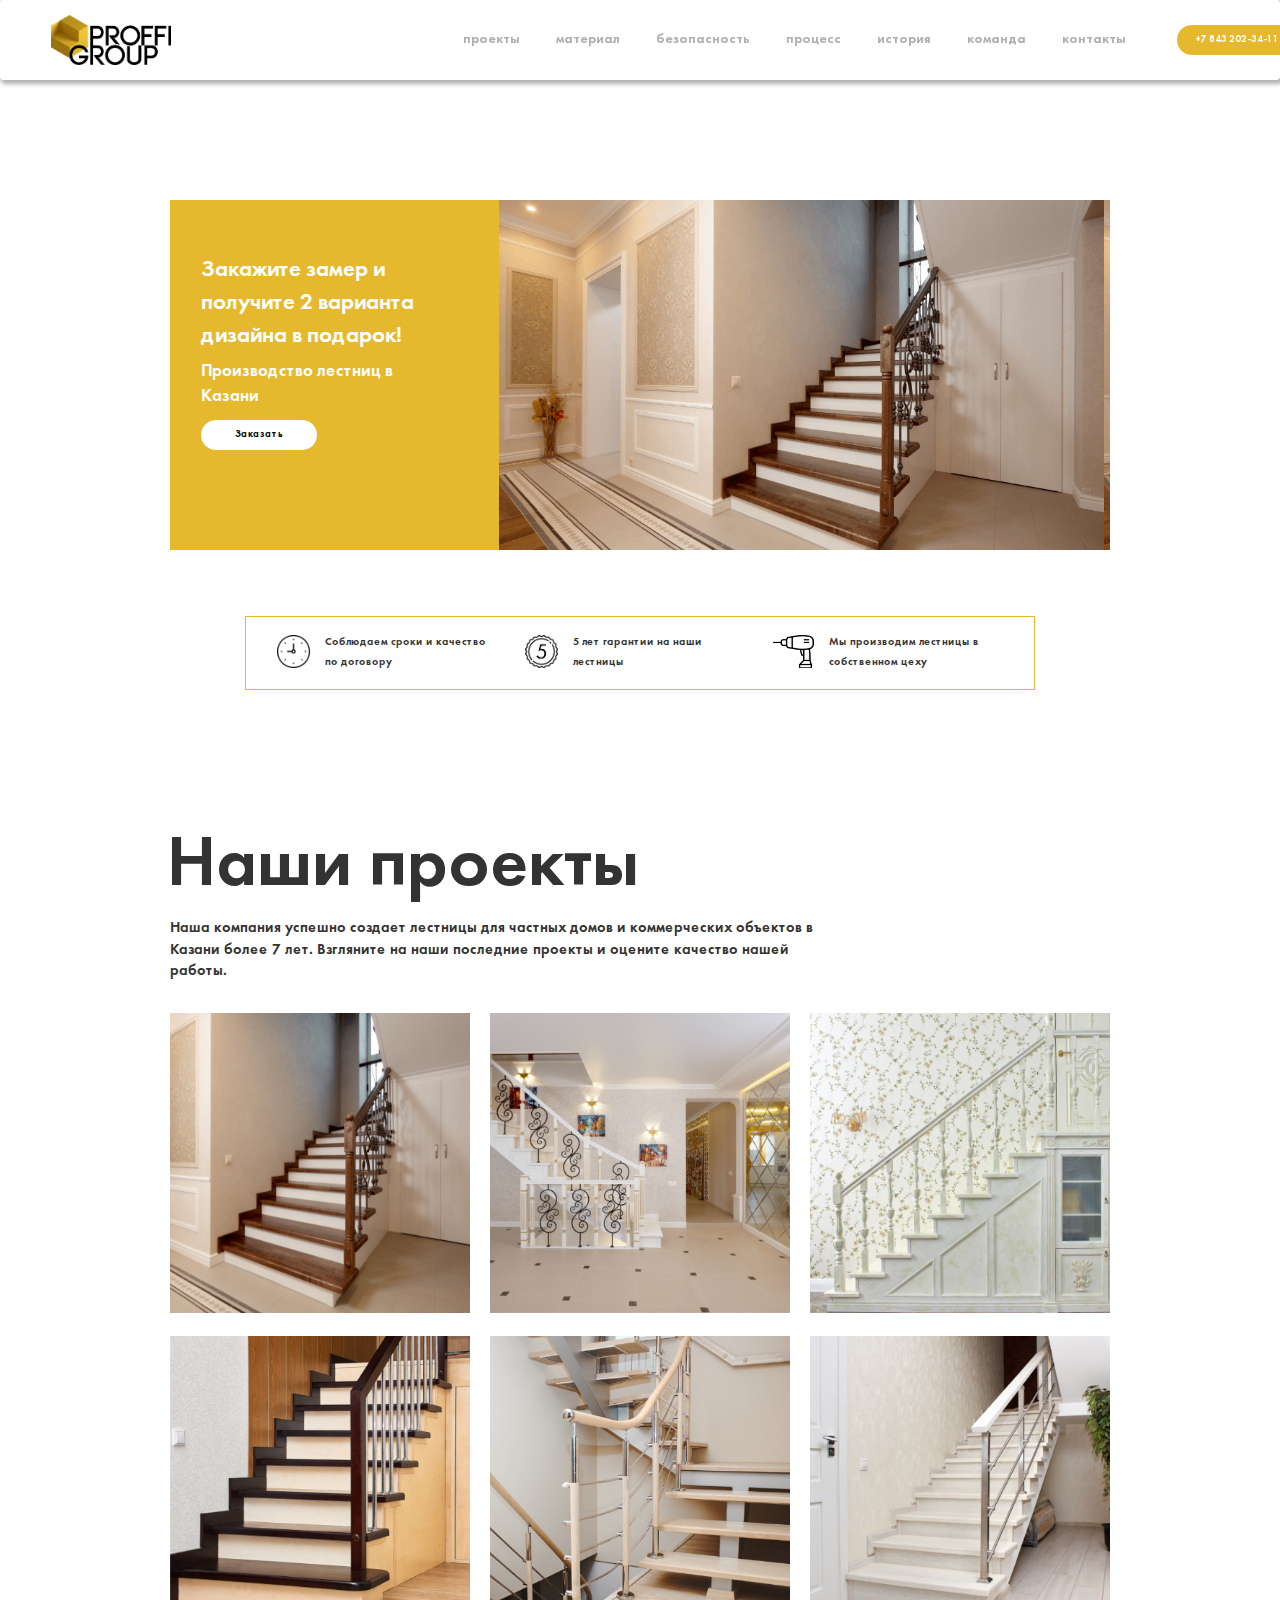
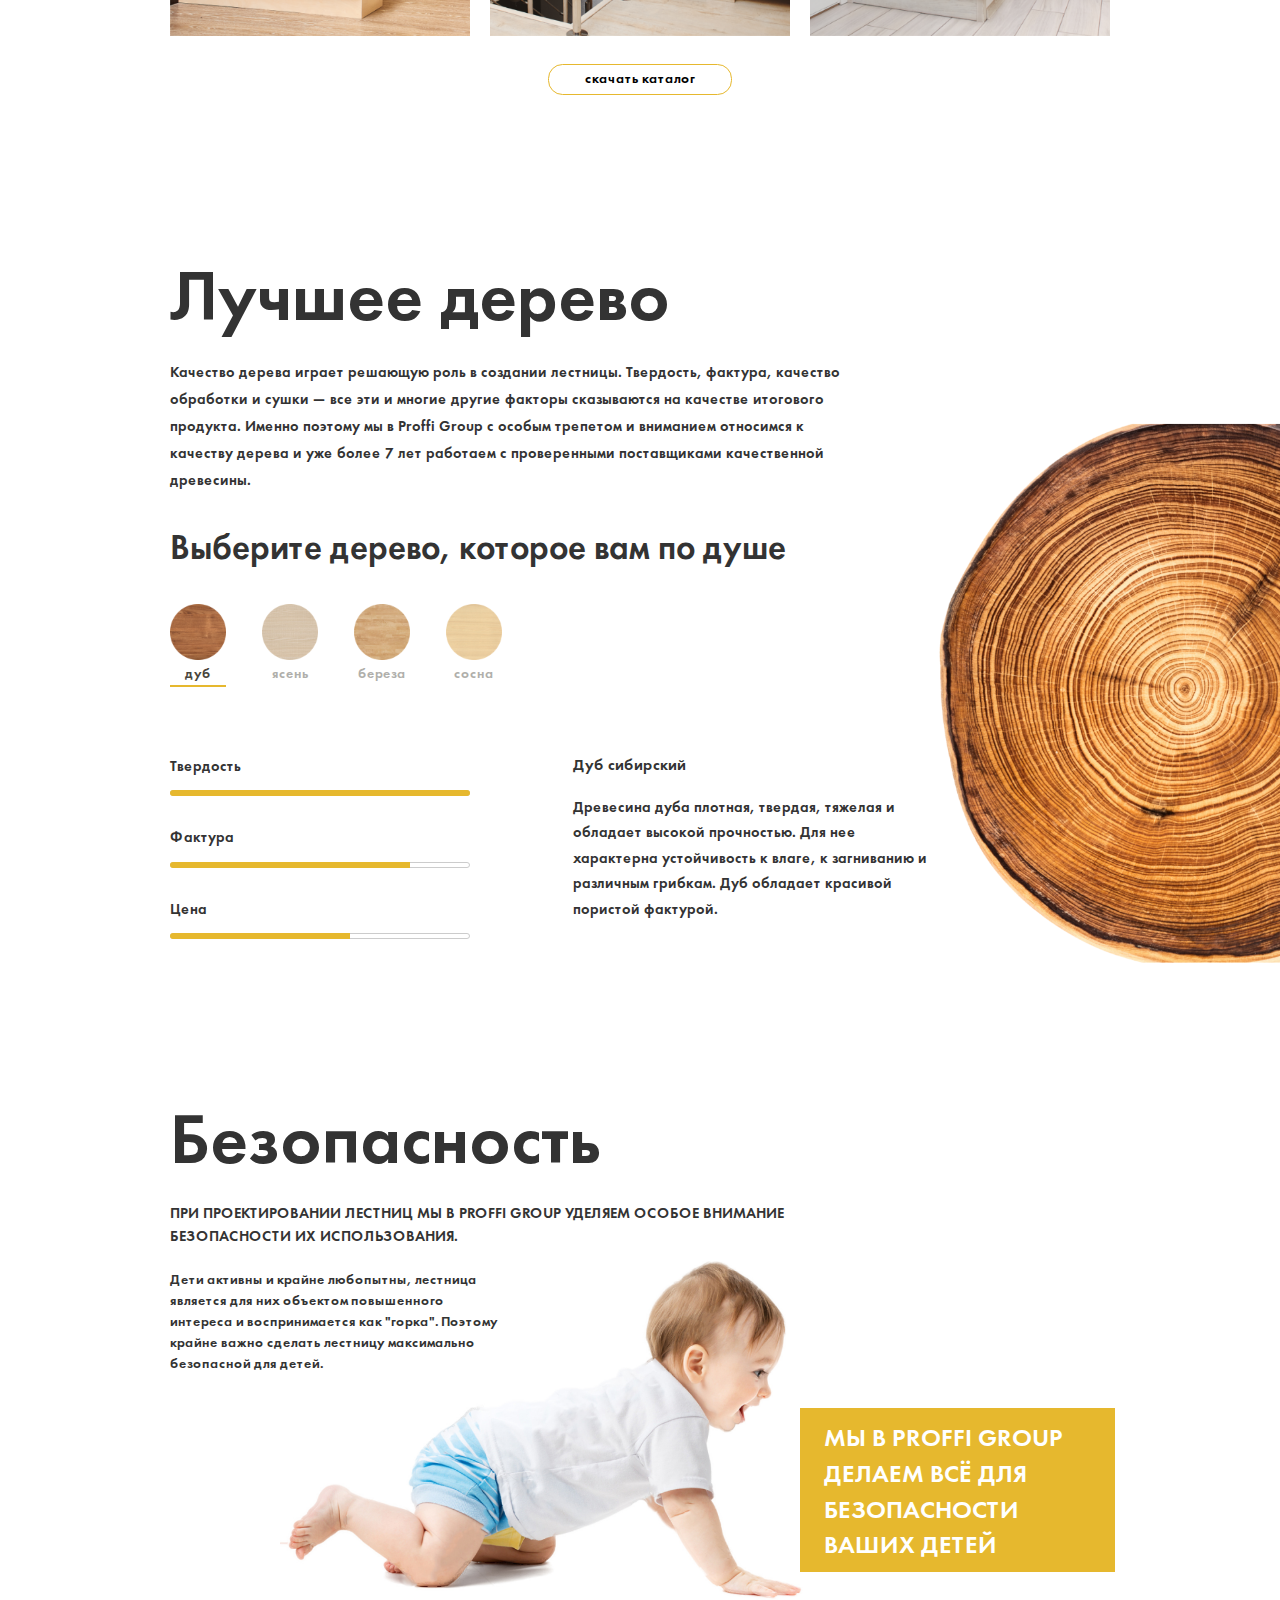
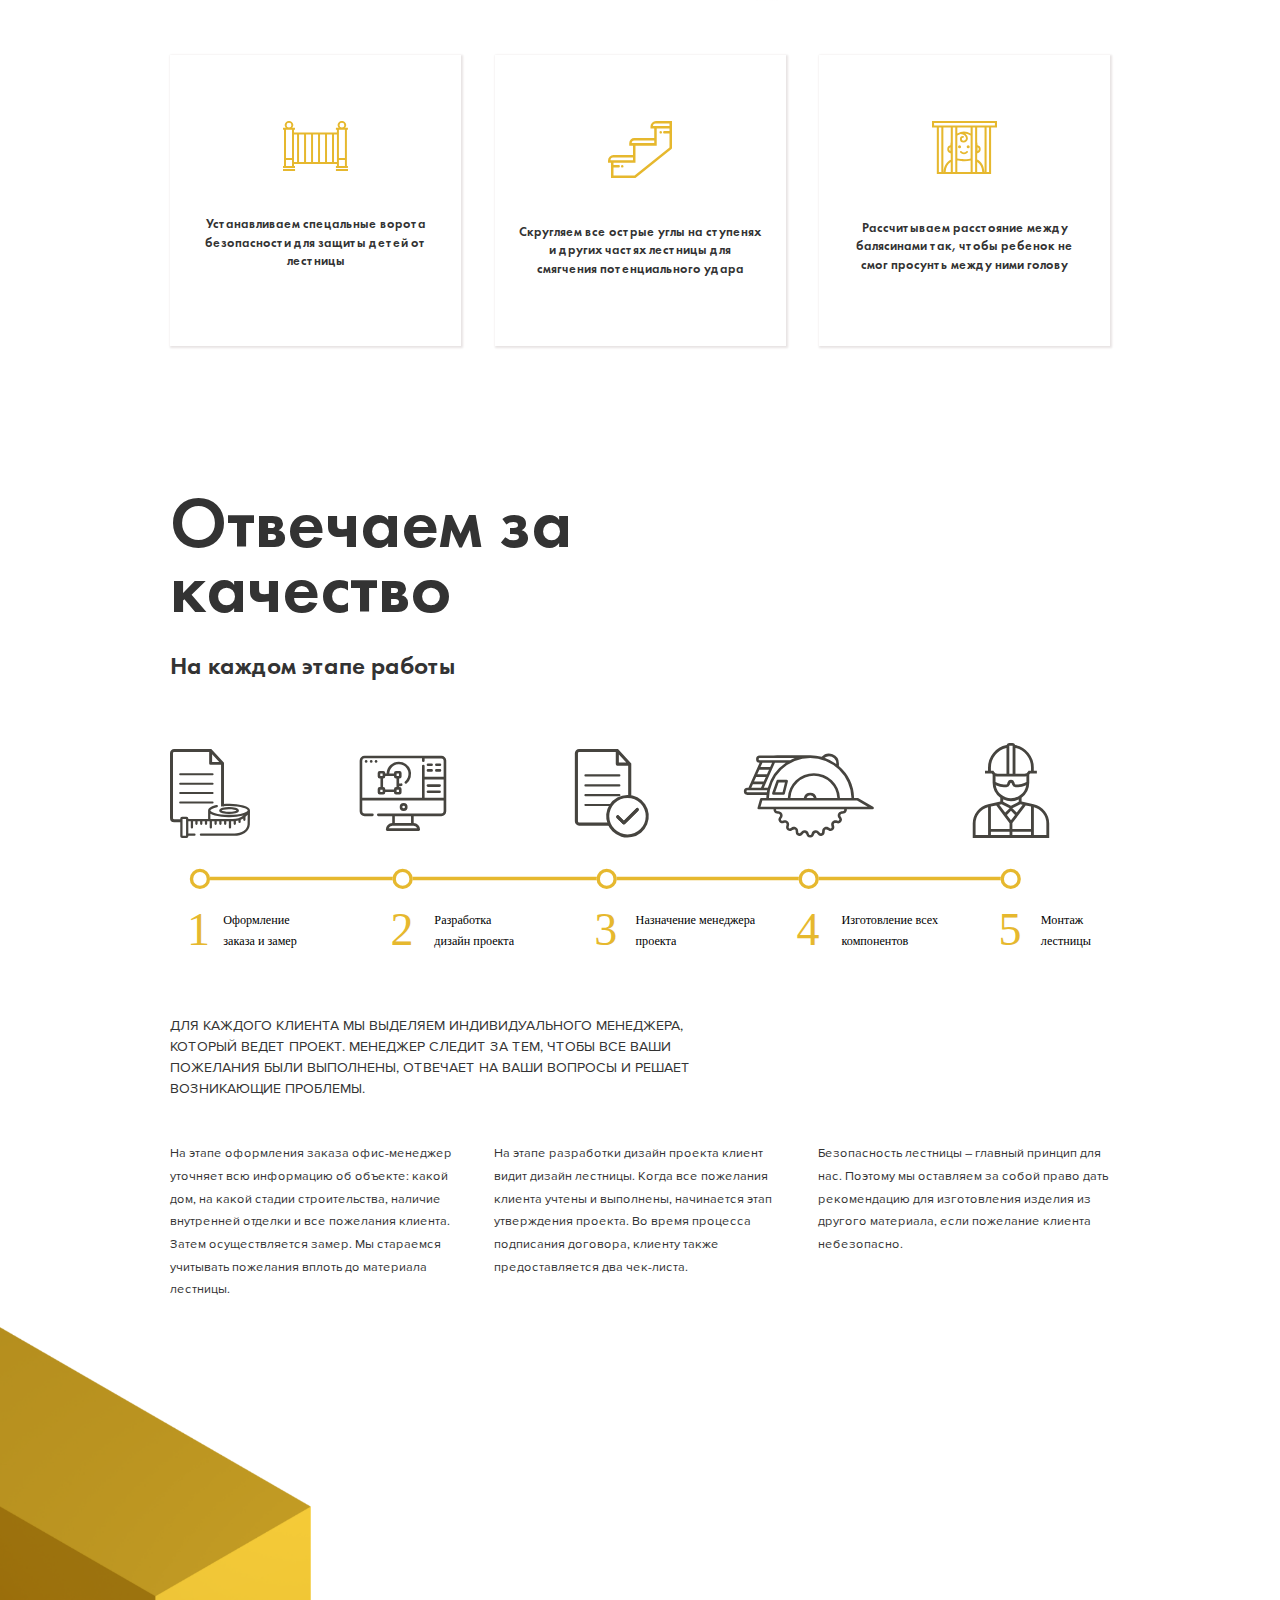
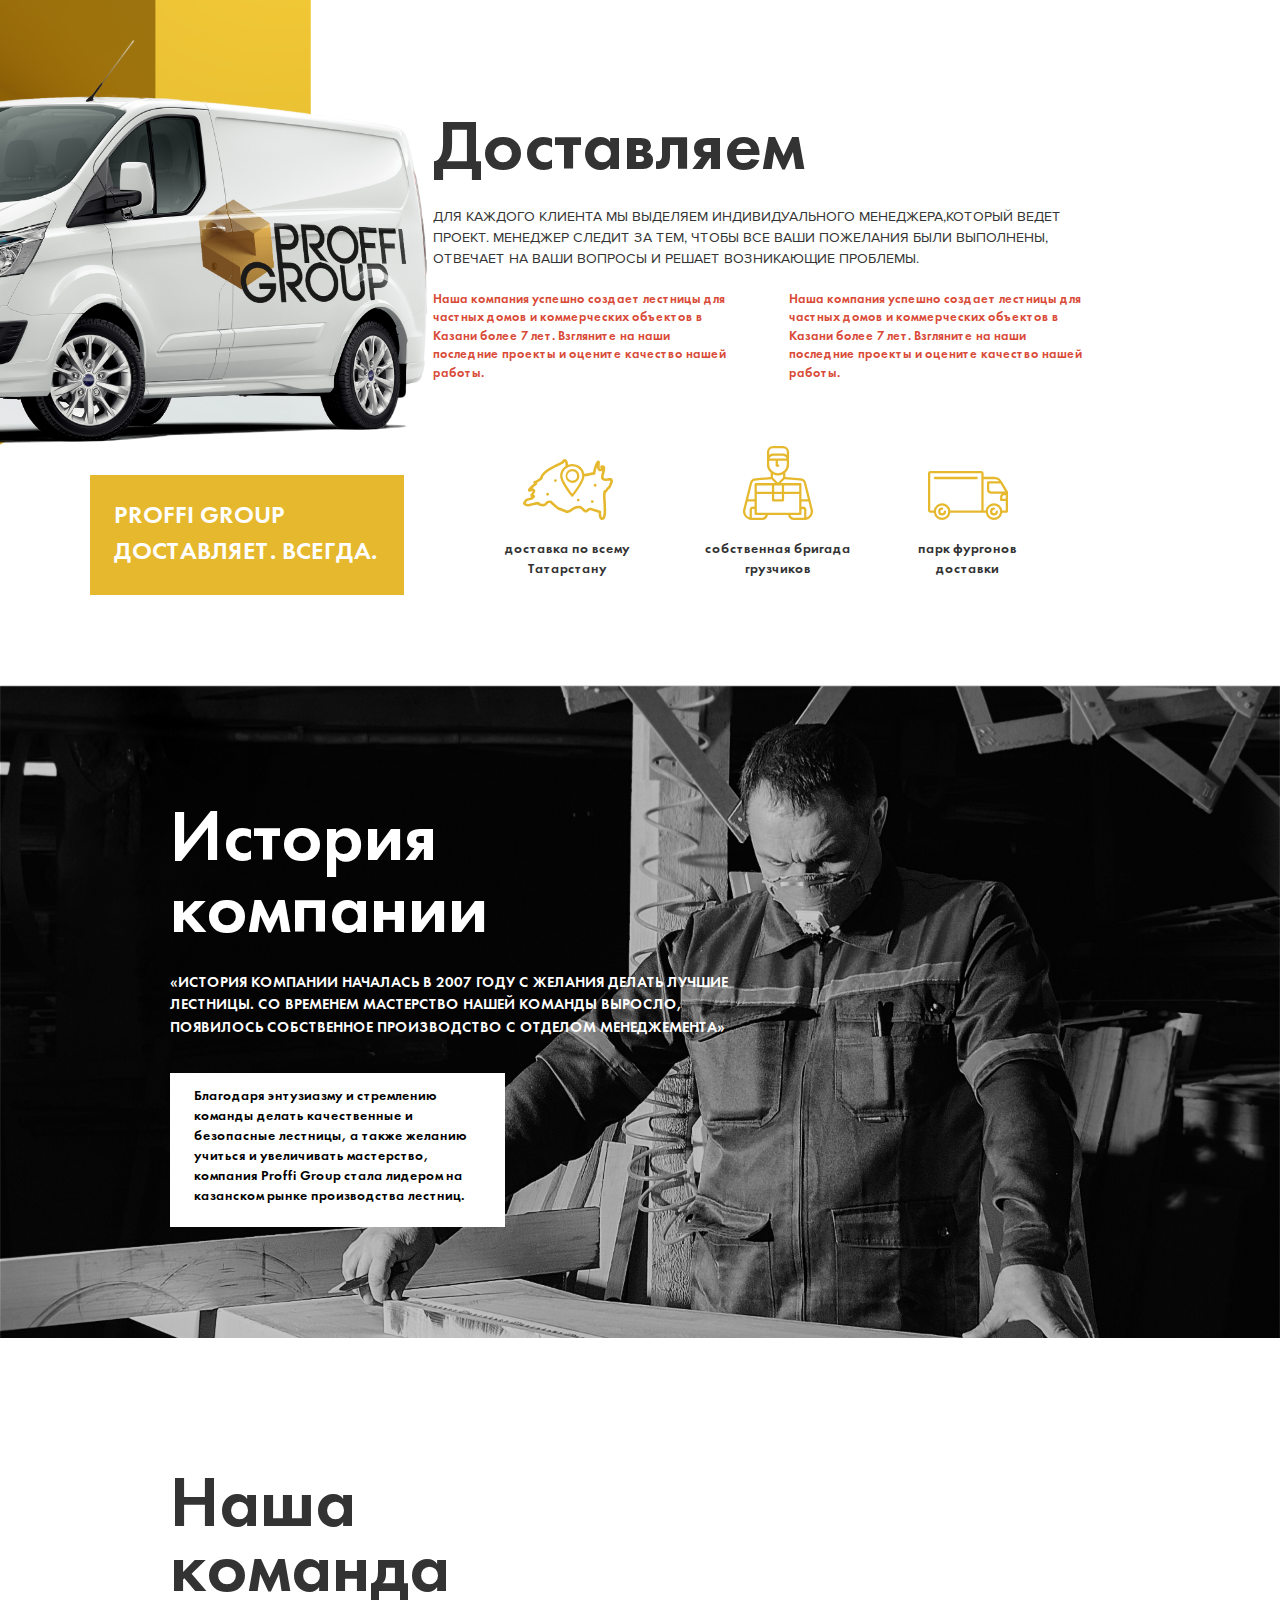
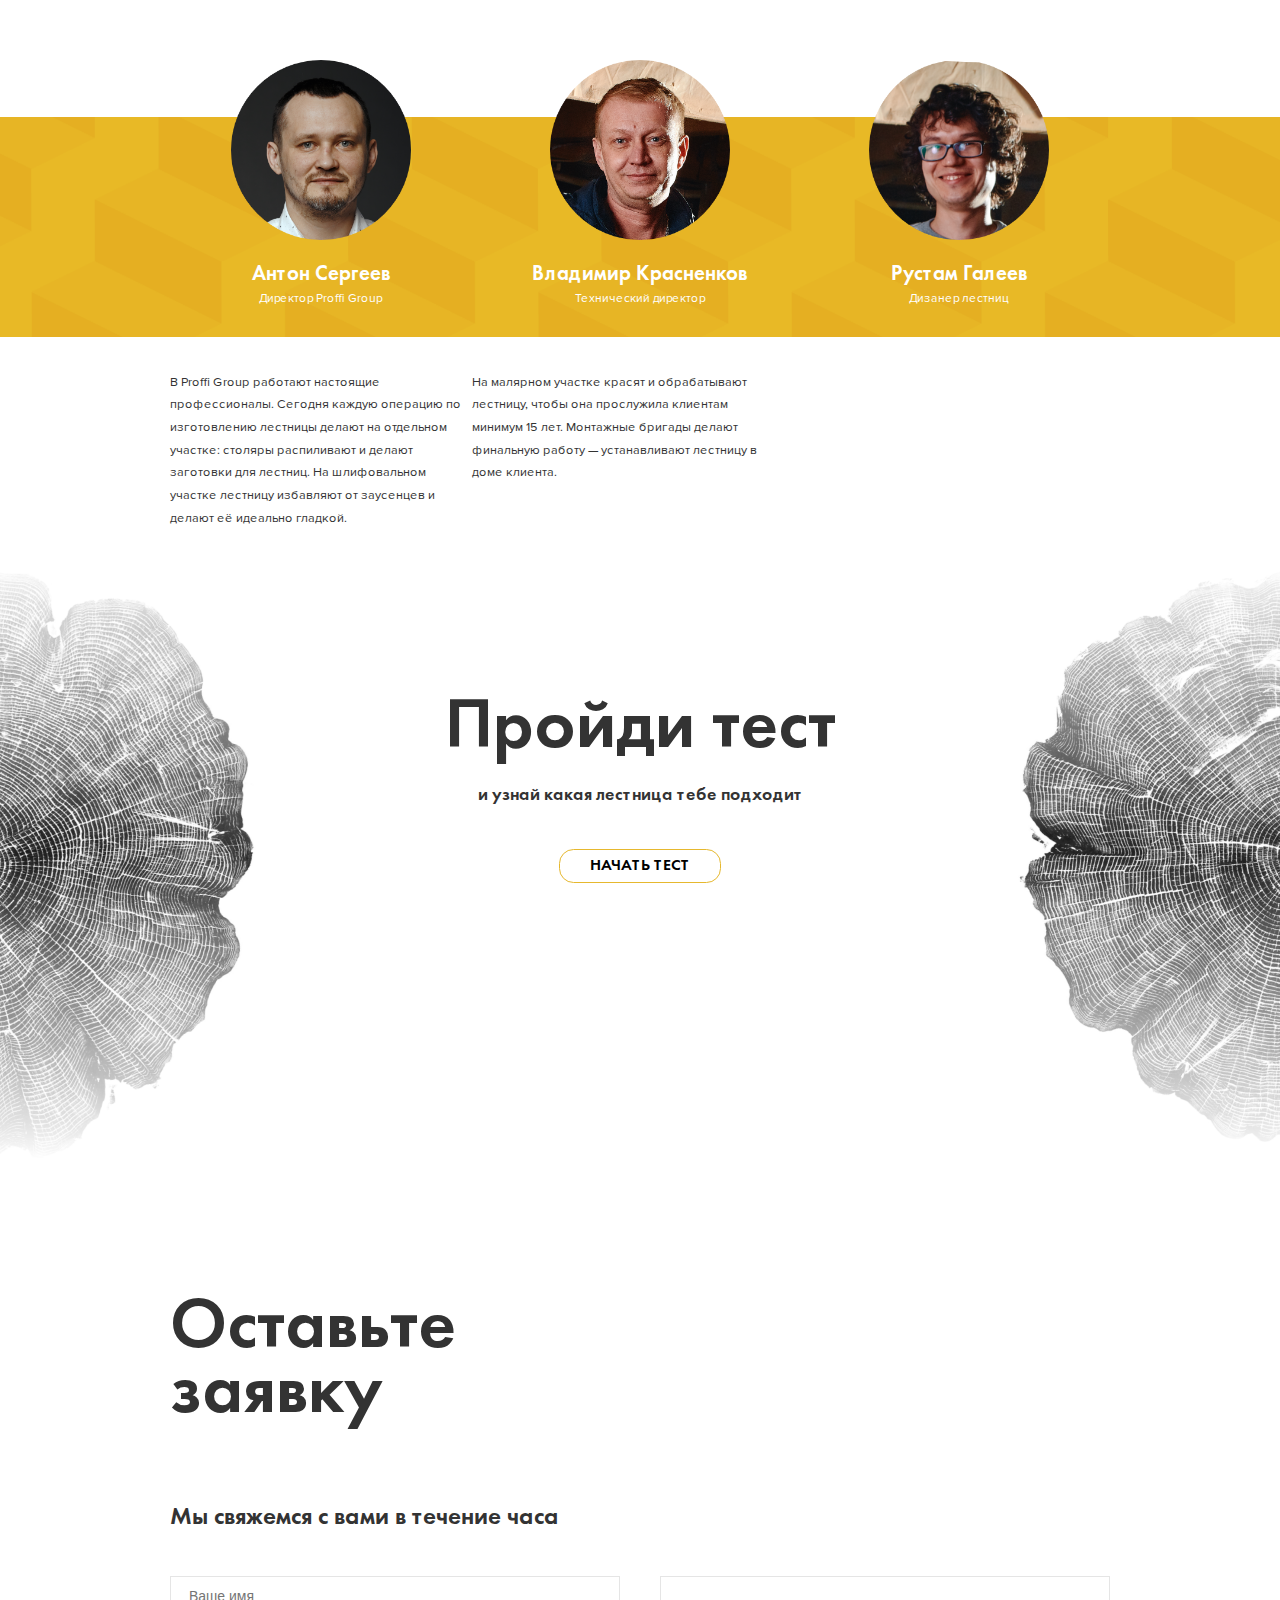
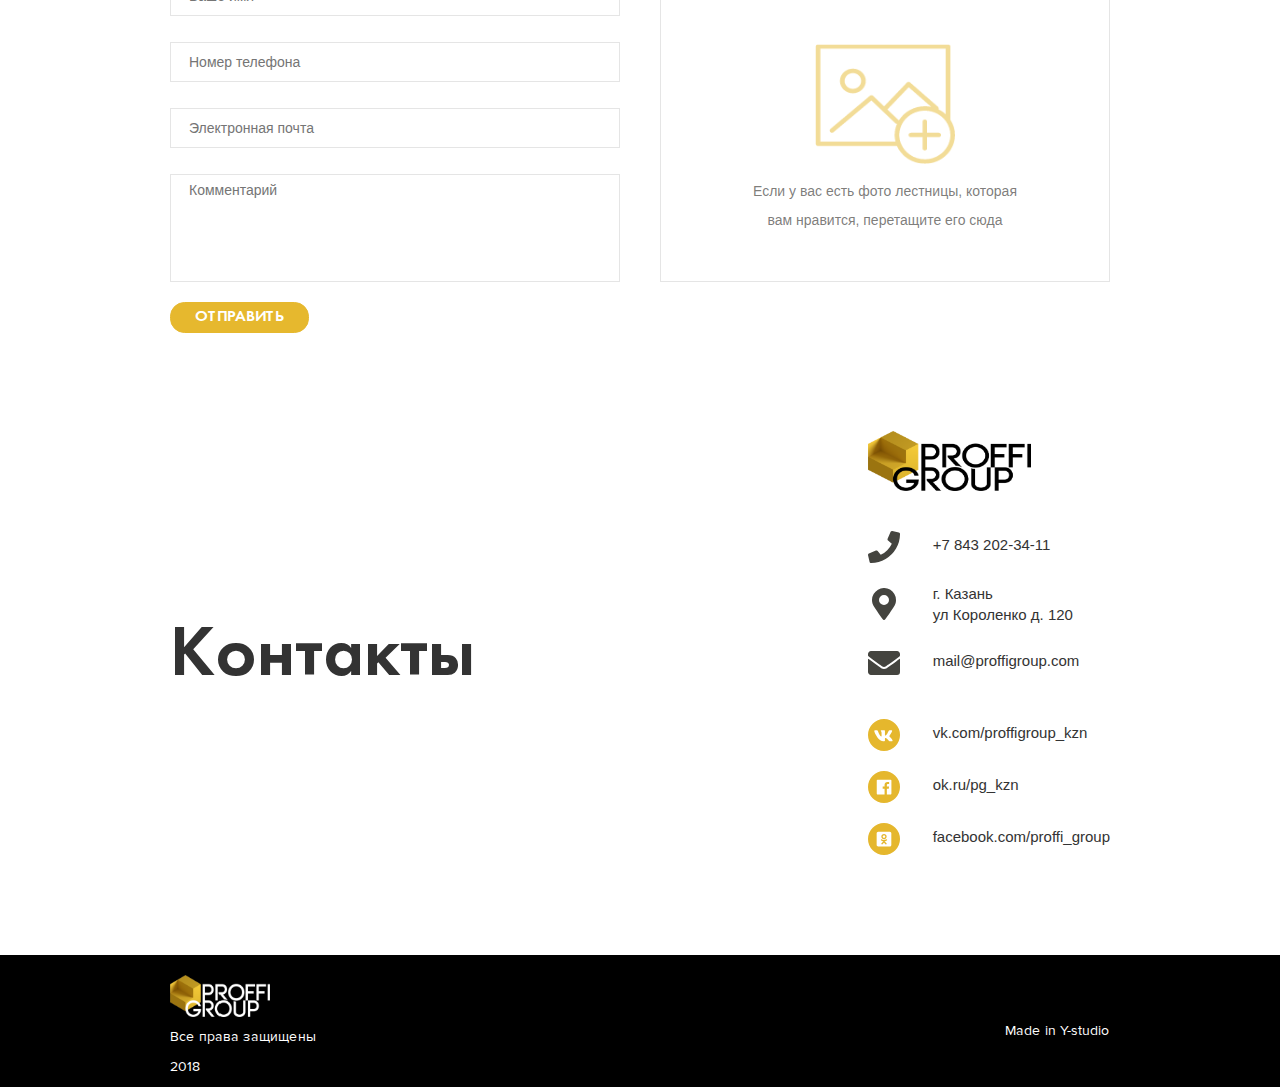
==== commit 2618ecfb: "Полностью готова верстка кроме мелких деталей" ====
--- a/index2.html
+++ b/index2.html
@@ -28,12 +28,20 @@
         <div class="loaderInner"></div>
     </div>
 </div>
-<nav class="flexible navbar navbar_fixed-top navbar_desktop">
+<div class="navbar-mobile__overlay"></div>
+<div class="mobile-header flexible">
+    <span class="mobile-header__icon burger"></span>
+    <span class="mobile-header__icon phone"></span>
+</div>
+<nav class="flexible navbar navbar_fixed-top">
     <div class="navbar__item navbar__item_left">
         <img src="img/Logo.png"  class="navbar__image">
     </div>
     <div class="navbar__item">
         <ul class="navbar__list list">
+            <li class="list__item navbar-mobile_ylw">
+                <span class="list__icon closed"></span>
+            </li>
             <li class="list__item">
                 <a class="list__item-link" href="#projects">проекты</a>
                 <div class="list__item-underline"></div>
@@ -61,6 +69,12 @@
             <li class="list__item">
                 <a class="list__item-link" href="#contacts">контакты</a>
                 <div class="list__item-underline"></div>
+            </li>
+            <li class="list__item navbar-mobile__contacts">
+                <a class="list__item-link" href="tel:+7 843 202-34-11">+7 843 202-34-11</a>
+            </li>
+            <li class="list__item navbar-mobile__contacts">
+                <a class="list__item-link">ул. Короленко д. 120</a>
             </li>
         </ul>
     </div>
--- a/css/style2.css
+++ b/css/style2.css
@@ -42,6 +42,28 @@
     url('../fonts/FuturaMediumC.ttf') format('truetype');
     font-weight: 500;
     font-style: normal;
+}
+
+
+/* animation */
+
+@keyframes menu_open {   /* назовём анимацию: "go-left-right" */
+    from {
+        left: -80%;
+    }
+    to {
+        left: 0;
+    }
+}
+
+/* Префикс для Chrome, Opera, Safari */
+@-webkit-keyframes menu_open {
+    from {
+        left: -80%;
+    }
+    to {
+        left: 0;
+    }
 }
 
 /* base */
@@ -103,6 +125,38 @@
     top: 50%;
     width: 60px;
 }
+
+
+/* mobile header */
+
+.mobile-header {
+   display:none;
+    background-color: #e6b82e;
+    padding: 1.5rem;
+    position: fixed;
+    width: 100%;
+    z-index: 10;
+
+}
+.mobile-header__icon {
+    width:2rem;
+    height:2rem;
+    background-size: contain;
+    background-repeat: no-repeat;
+    cursor:pointer;
+}
+
+/* icons */
+.closed {
+    background-image: url(../img/close.png);
+}
+
+.burger{
+    background-image: url(../img/burger.png);
+}
+.phone {
+    background-image: url(../img/phone.png);
+}
 /*  navbar */
 
 .navbar {
@@ -141,7 +195,25 @@
     width: 94rem;
 }
 
-/* list */
+.navbar-mobile__overlay {
+    display: block;
+    z-index: 12;
+    width: 0;
+    height: 100%;
+    background: rgba(0,0,0,0.3);
+    position: fixed;
+}
+
+.navbar-mobile__overlay_open {
+    /*display:block;*/
+    width:100%;
+
+}
+.navbar-mobile__contacts,
+.navbar-mobile_ylw {
+    display:none;
+}
+    /* list */
 
 .list {
     display: flex;
@@ -221,6 +293,13 @@
 .list-material {
     cursor: pointer;
 }
+
+.list__icon{
+    height:2rem;
+    width:2rem;
+    display: block;
+    background-size: contain;
+}
 /* button */
 
 .btn {
@@ -378,6 +457,12 @@
     margin-top: 2rem;
 }
 
+
+.intro__button_mobile-last:focus,
+.intro__button_mobile-last:active,
+.intro__button_mobile-last:hover {
+    color:#000;
+}
 .intro__shewron-mobile {
     width:5rem;
     margin-top: 6rem;
--- a/css/style_mobile.css
+++ b/css/style_mobile.css
@@ -10,8 +10,91 @@
         width:100%;
     }
 
-    .navbar_desktop {
-        display: none;
+    .mobile-header {
+        display:flex;
+    }
+
+    /* navbar */
+
+    .navbar {
+        flex-direction: column;
+        padding:0;
+        width:80%;
+        left:-80%;
+        height: 100%;
+        -webkit-box-pack: start;
+        -ms-flex-pack: start;
+        justify-content: flex-start;
+        box-shadow: none;
+        transition: left 1s;
+        border:none;
+
+    }
+
+    .navbar-mobile_open {
+        left:0;
+    }
+
+    .navbar__item_left,
+    .navbar__item_right {
+        display:none;
+    }
+
+    .navbar__item {
+        width:100%;
+    }
+
+    .navbar__list {
+        width: 100%;
+        flex-direction: column;
+        padding-left: 0;
+    }
+
+    .navbar__list .list__item {
+        margin:0;
+        padding: 1.5rem 6rem;
+        align-self: stretch;
+        border-bottom: 1px solid #dcdcdc;
+    }
+
+    .navbar__list .list__item .list__item-link {
+        font-size: 2rem;
+        text-align: left;
+        font-family: 'Proxima Nova Rg', sans-serif;
+        text-transform: capitalize;
+        color:#000;
+    }
+
+    .navbar-mobile__contacts {
+        display:block;
+        padding: 1.5rem 0 1.5rem 6rem !important;
+    }
+
+    .navbar__list .list__item:hover .list__item-underline,
+    .navbar__list .list__item_active .list__item-underline,
+    .navbar__list .list__item .list__item-underline {
+        display:none;
+    }
+
+    .navbar__list .list__item:hover,
+    .navbar__list .list__item_active {
+        background-color: #dcdcdc;
+    }
+
+    .navbar-mobile_ylw {
+        display: flex;
+        border-color:#e6b82e;
+        background-color: #e6b82e;
+        padding: 1.5rem 1rem 1.5rem 6rem !important;
+        justify-content: flex-end;
+        -webkit-box-pack: end;
+        -webkit-justify-content: flex-end;
+    }
+
+    .navbar-mobile_ylw:active,
+    .navbar-mobile_ylw:hover {
+        border-color:#e6b82e !important;
+        background-color: #e6b82e !important;
     }
 
     .section,
@@ -81,8 +164,7 @@
     }
     .skills_text {
         font-size: 1.7rem;
-        width: 21.4rem;
-        margin-left: 1rem;
+        width: 60%;
         line-height: 1.7;
         font-family: 'Proxima Nova Rg', sans-serif;
 
@@ -467,6 +549,20 @@
         display: none;
     }
 
+    /* quiz */
+
+    .quiz{
+        padding: 0;
+        overflow-y: scroll;
+    }
+    .quiz__content{
+        flex-direction: column;
+    }
+
+    .quiz__content-items {
+        width:100%
+    }
+
     .iconed-list:last-of-type {
         flex-direction: row;
         width:60%;
@@ -500,4 +596,16 @@
         width: 21.1rem;
         align-self: flex-end;
     }
+}
+
+
+@media (max-width: 320px) {
+    .intro__img-mobile {
+        width: 20rem;
+    }
+
+    .intro__shewron-mobile {
+        width: 3rem;
+        margin-top: 2rem;
+    }
 }